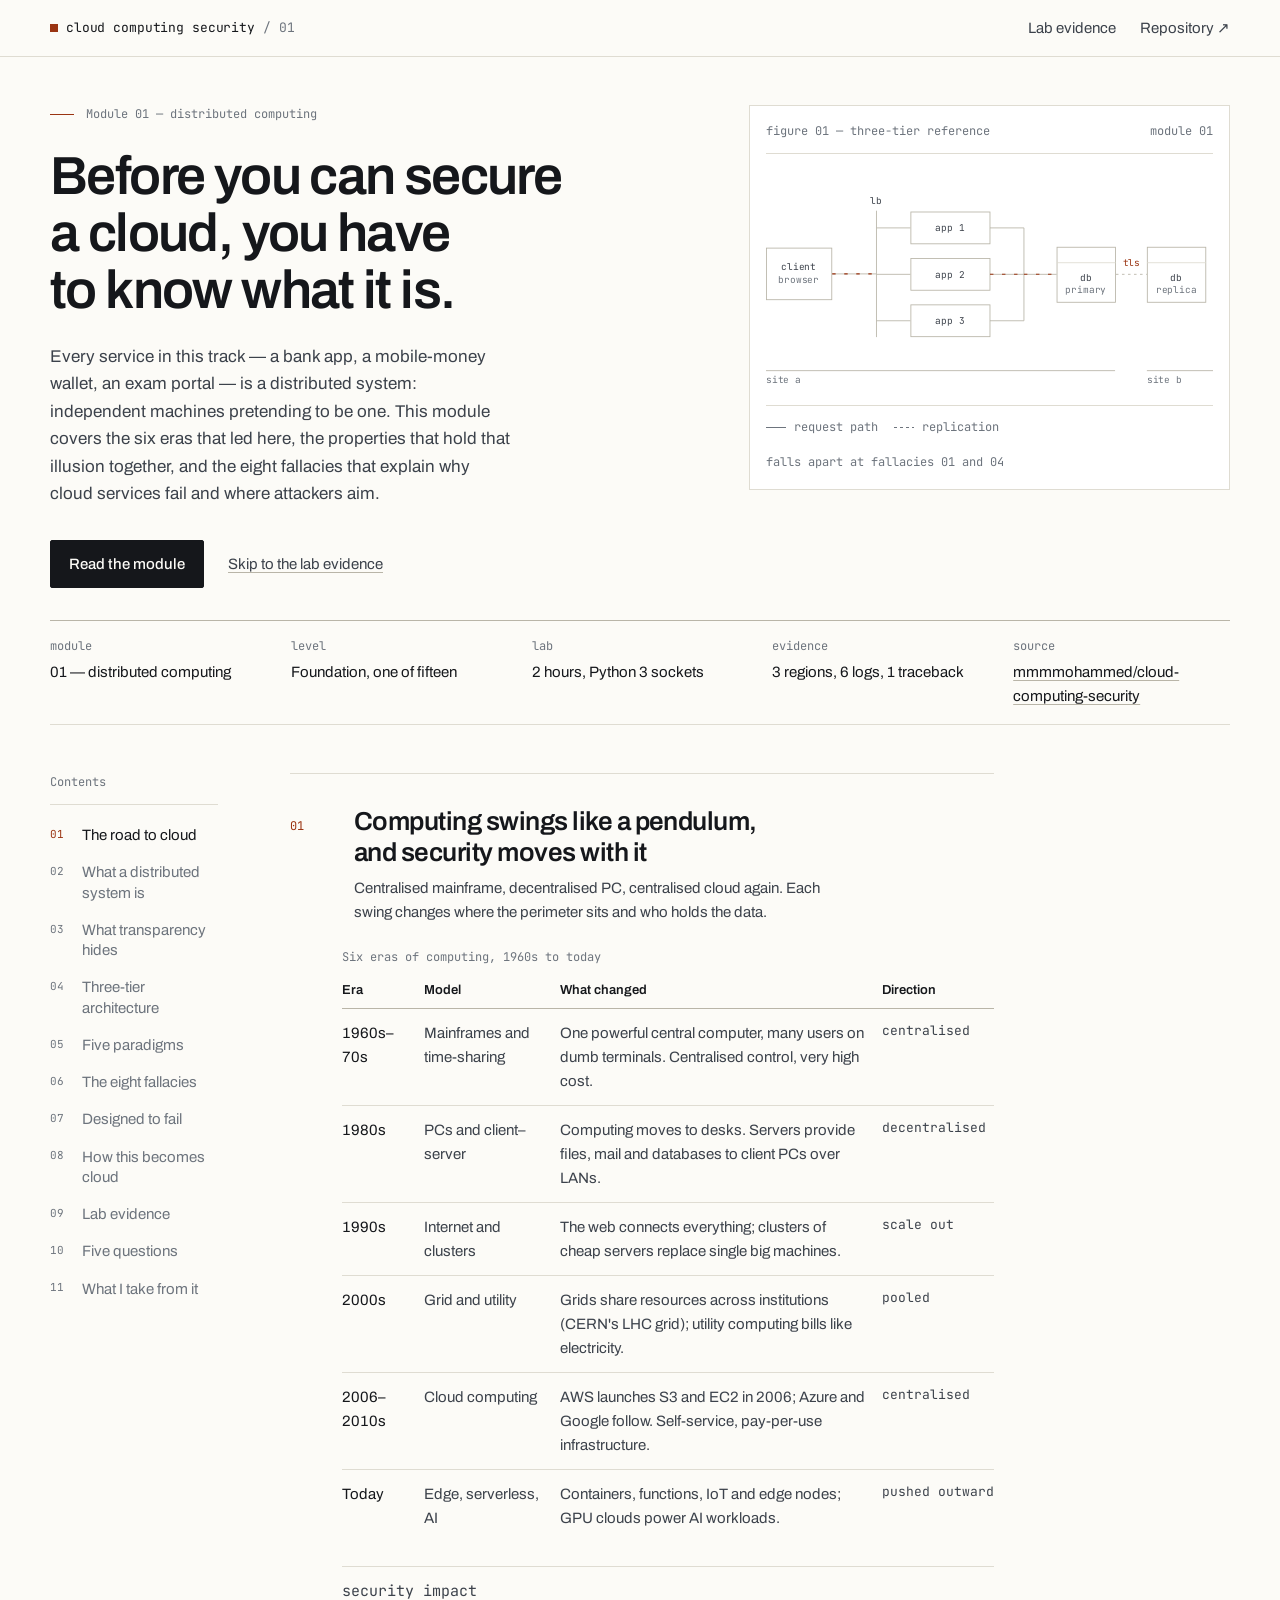
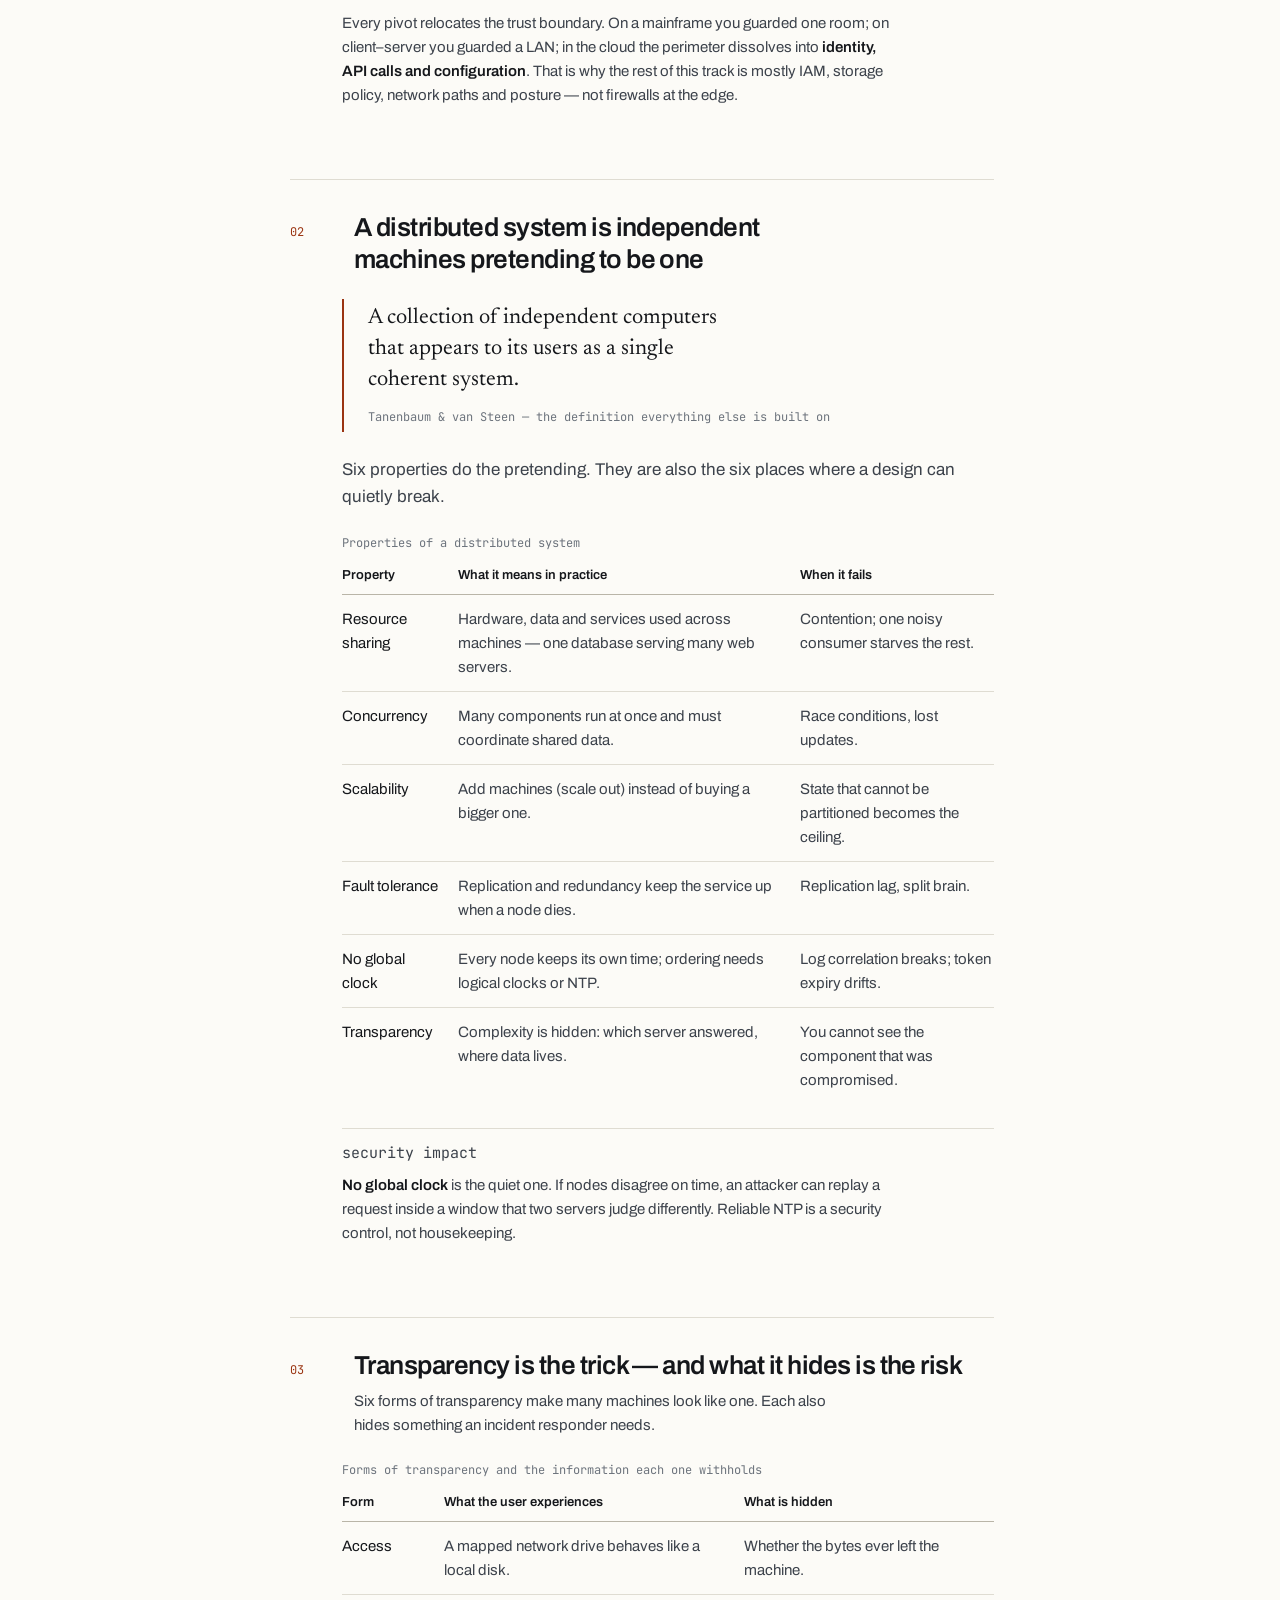
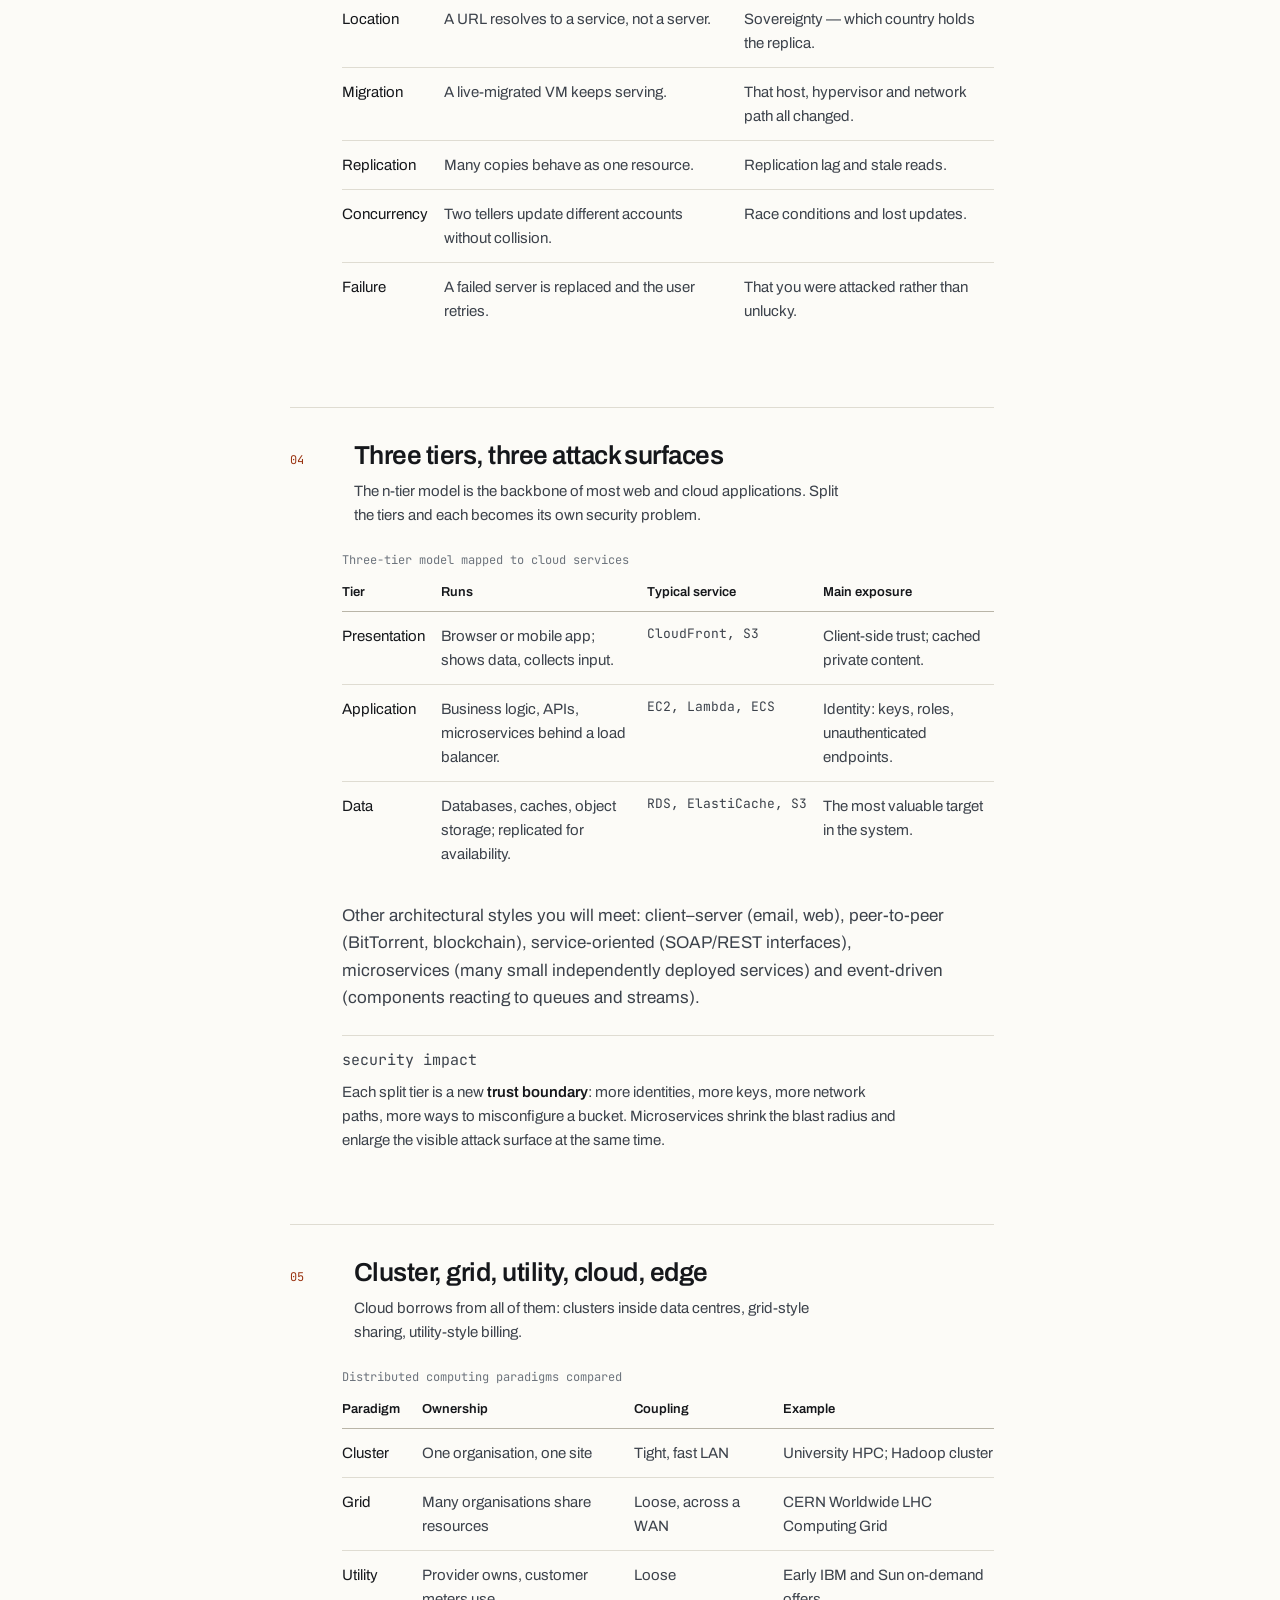
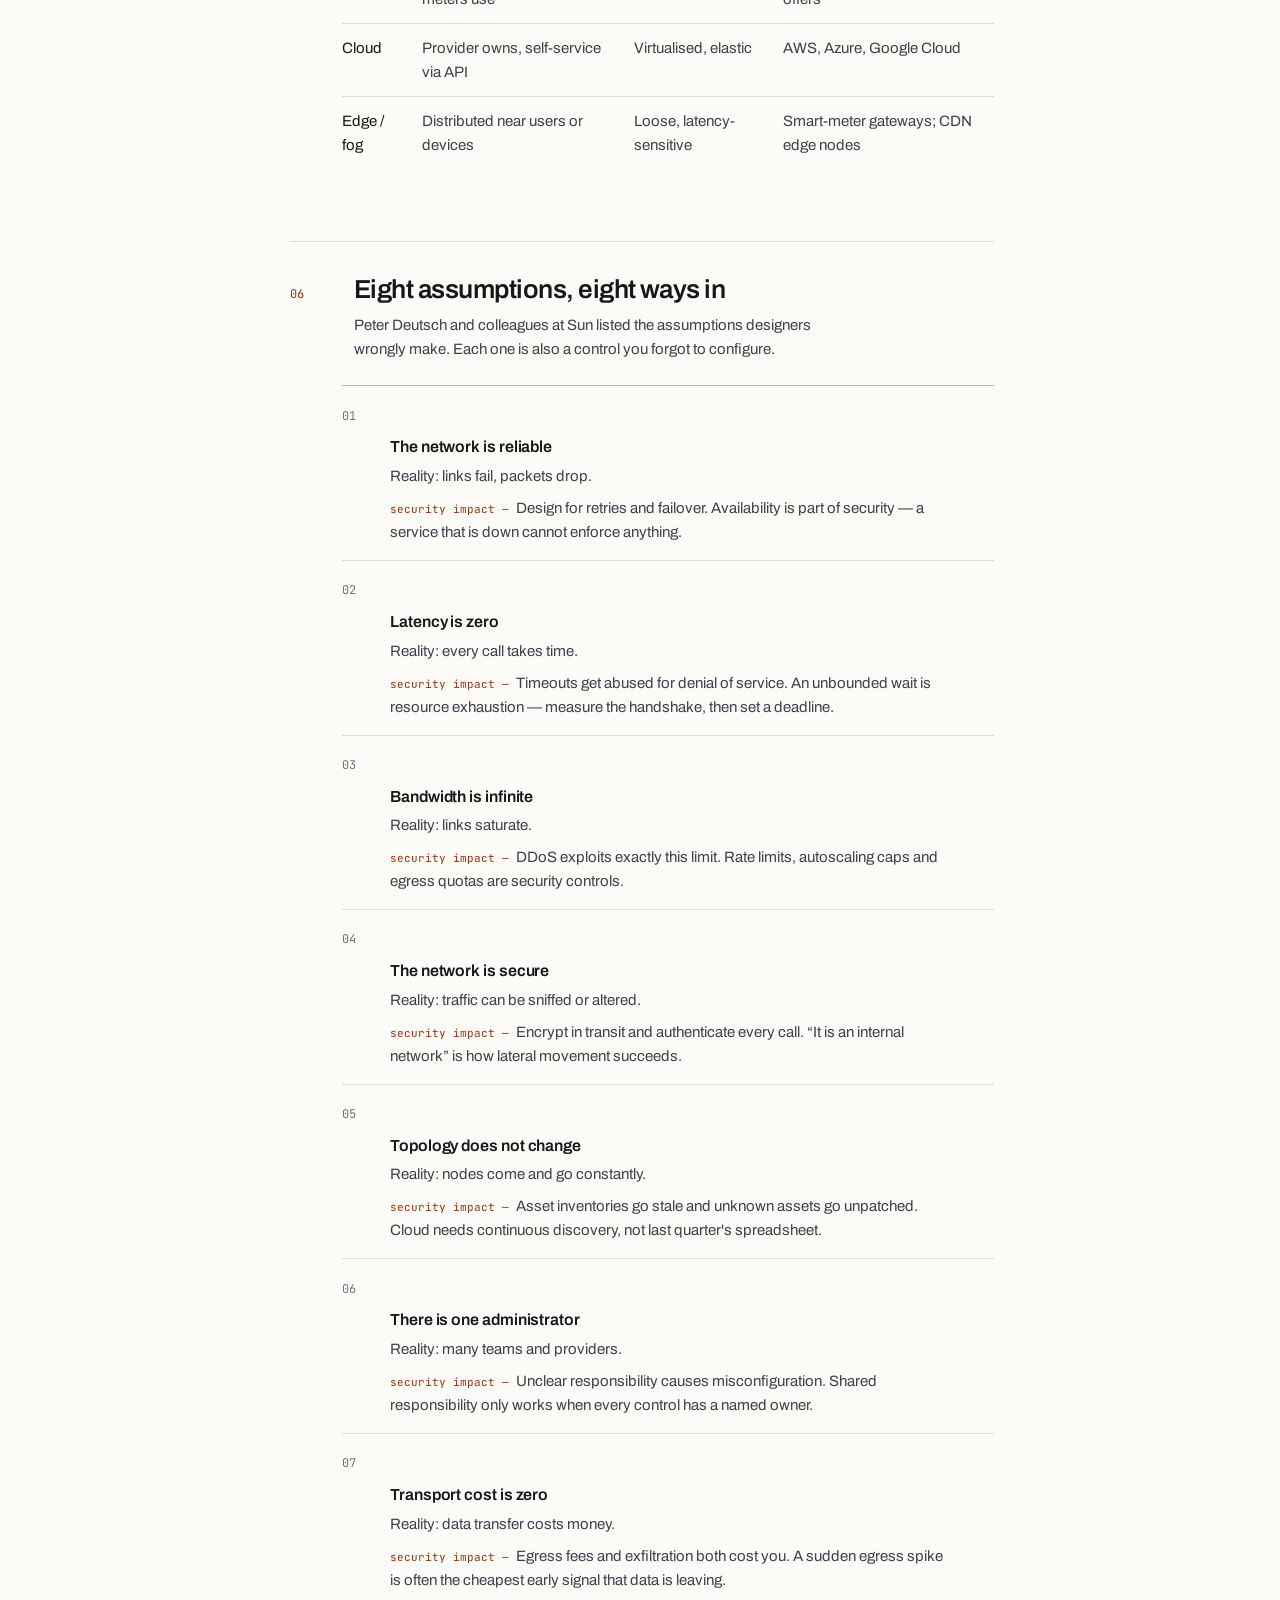
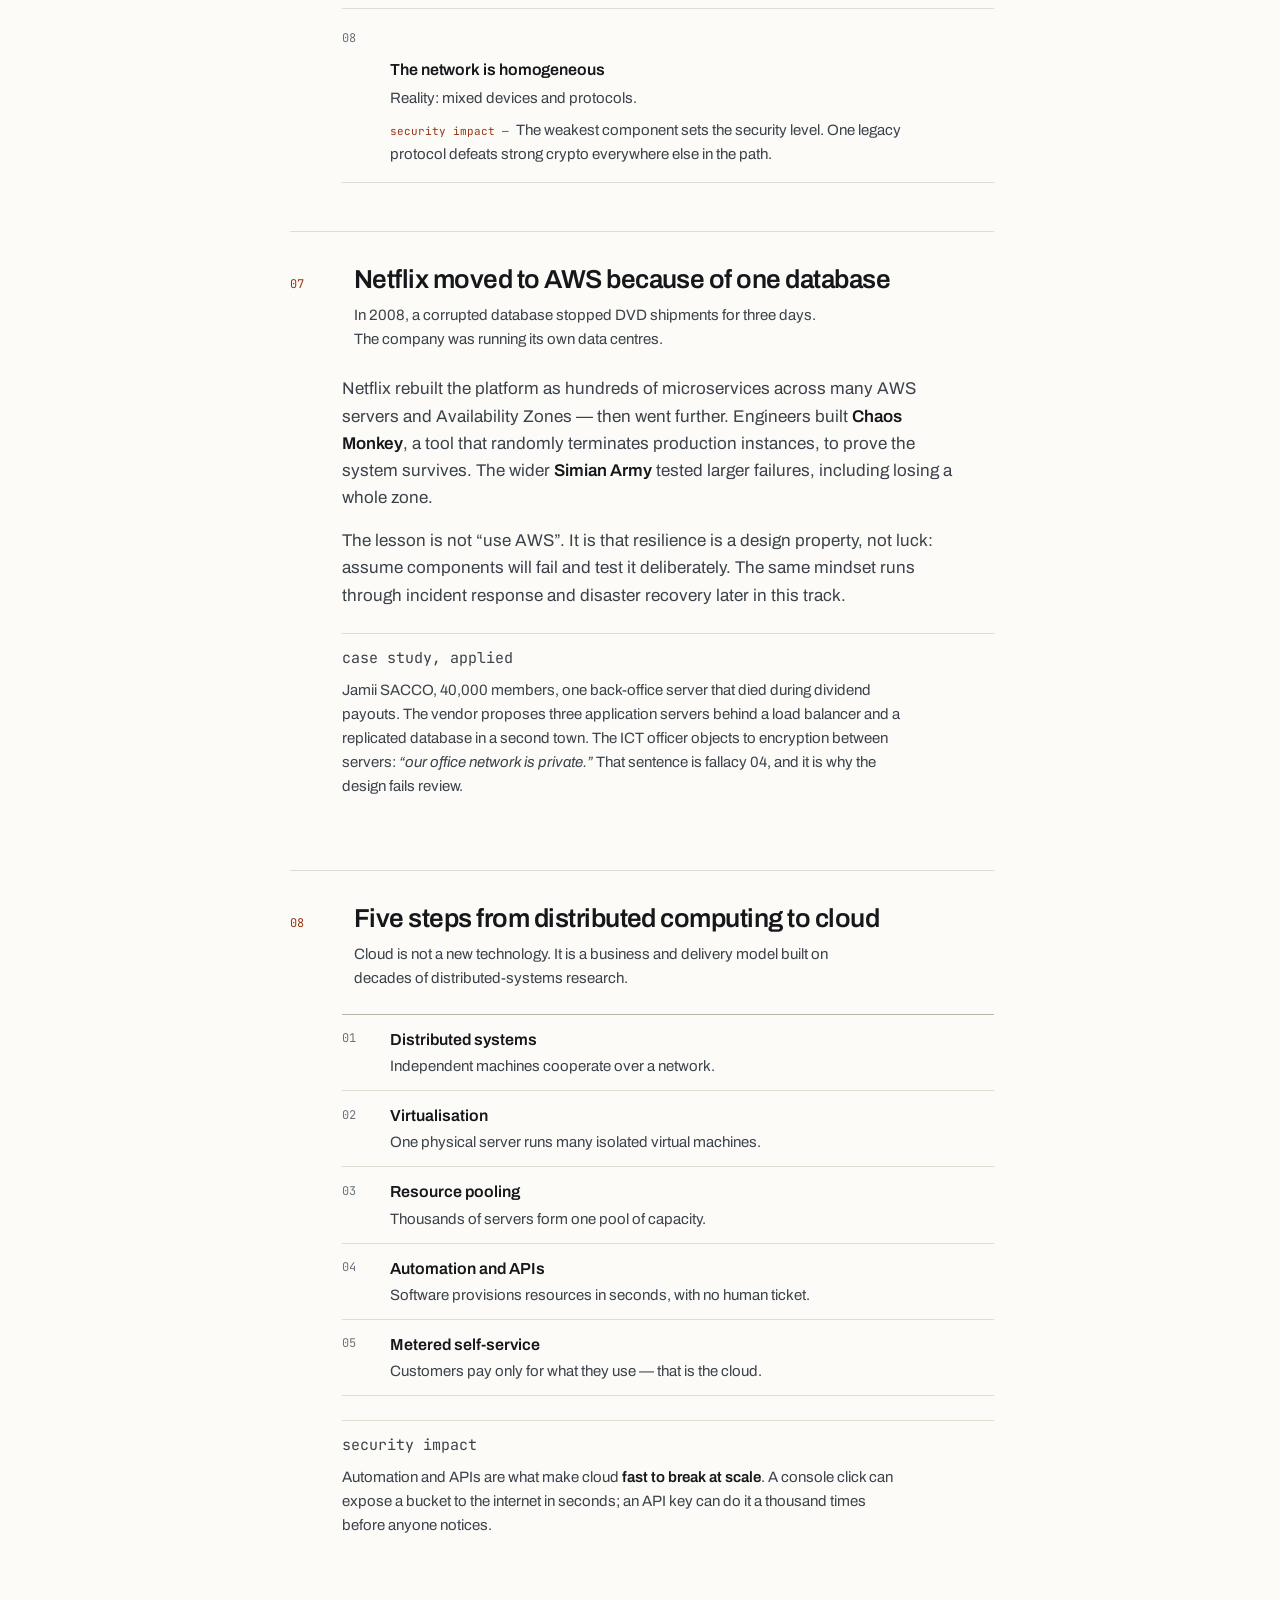
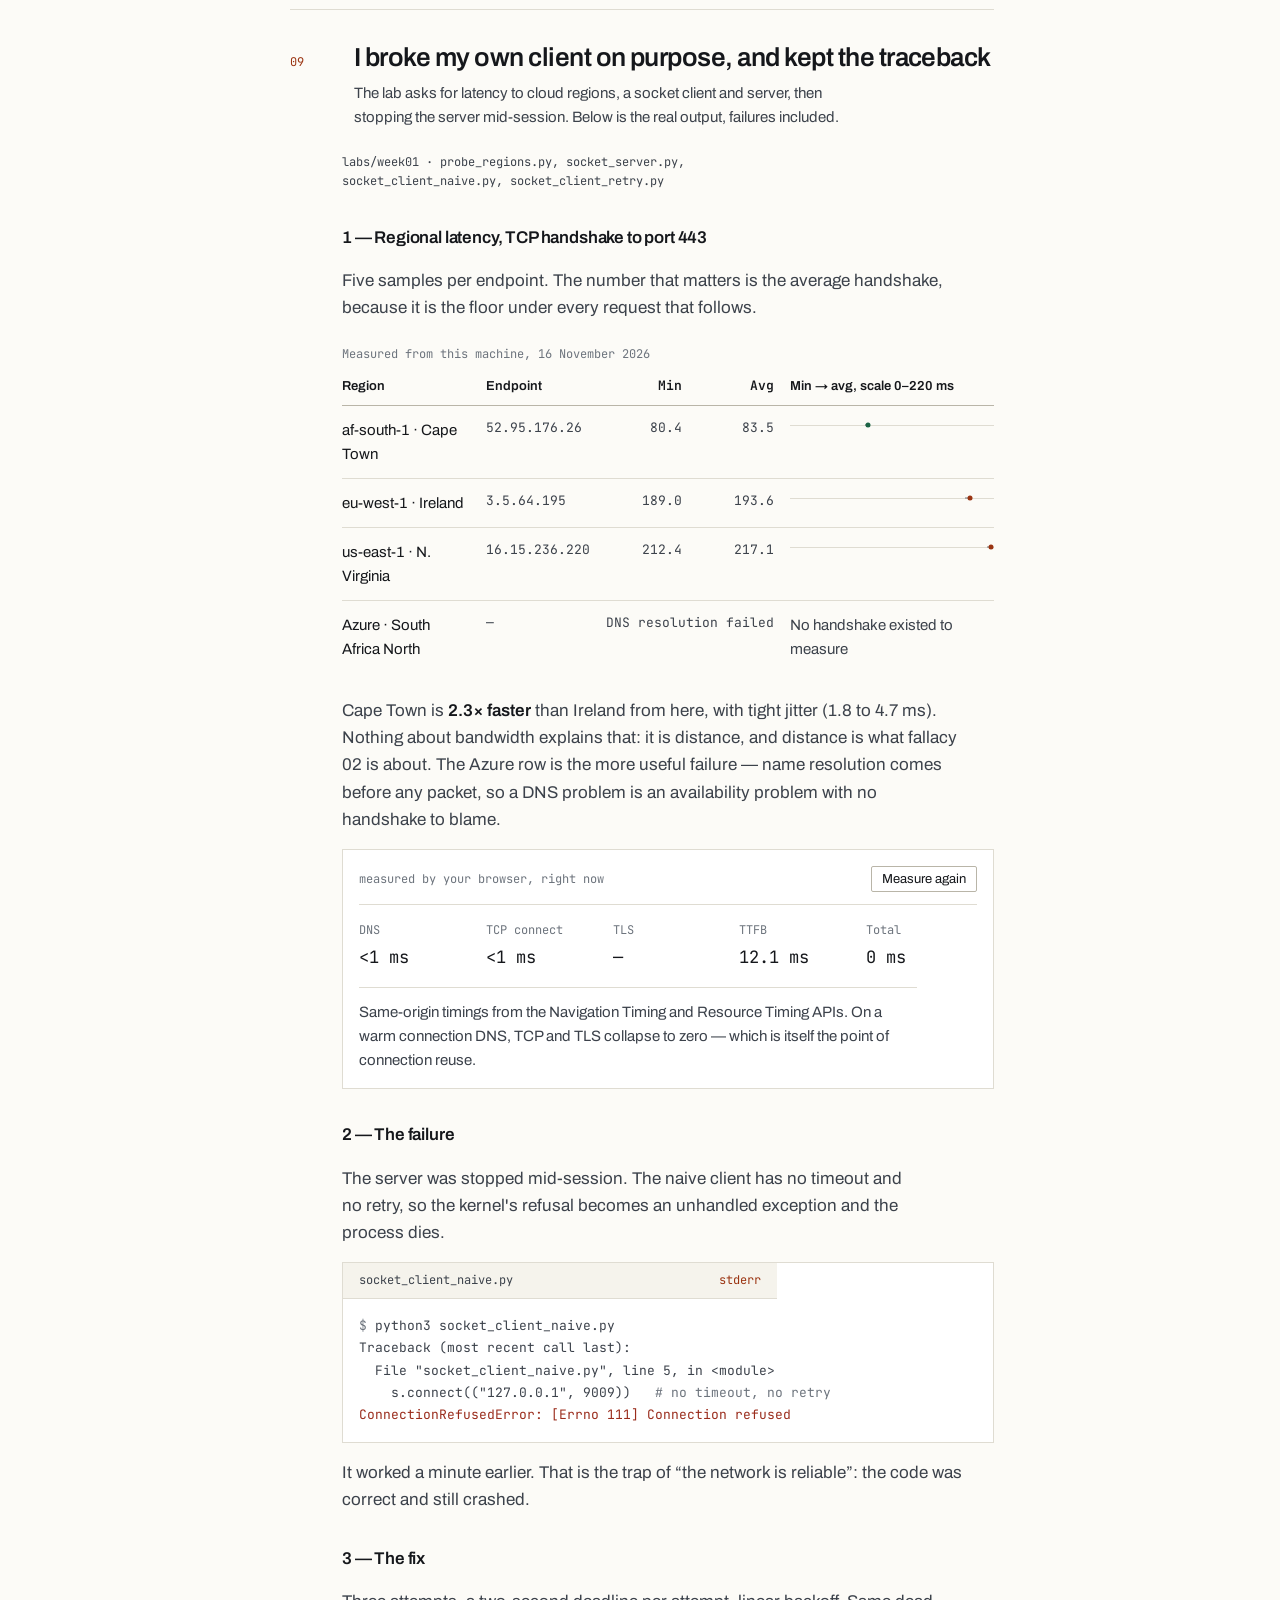
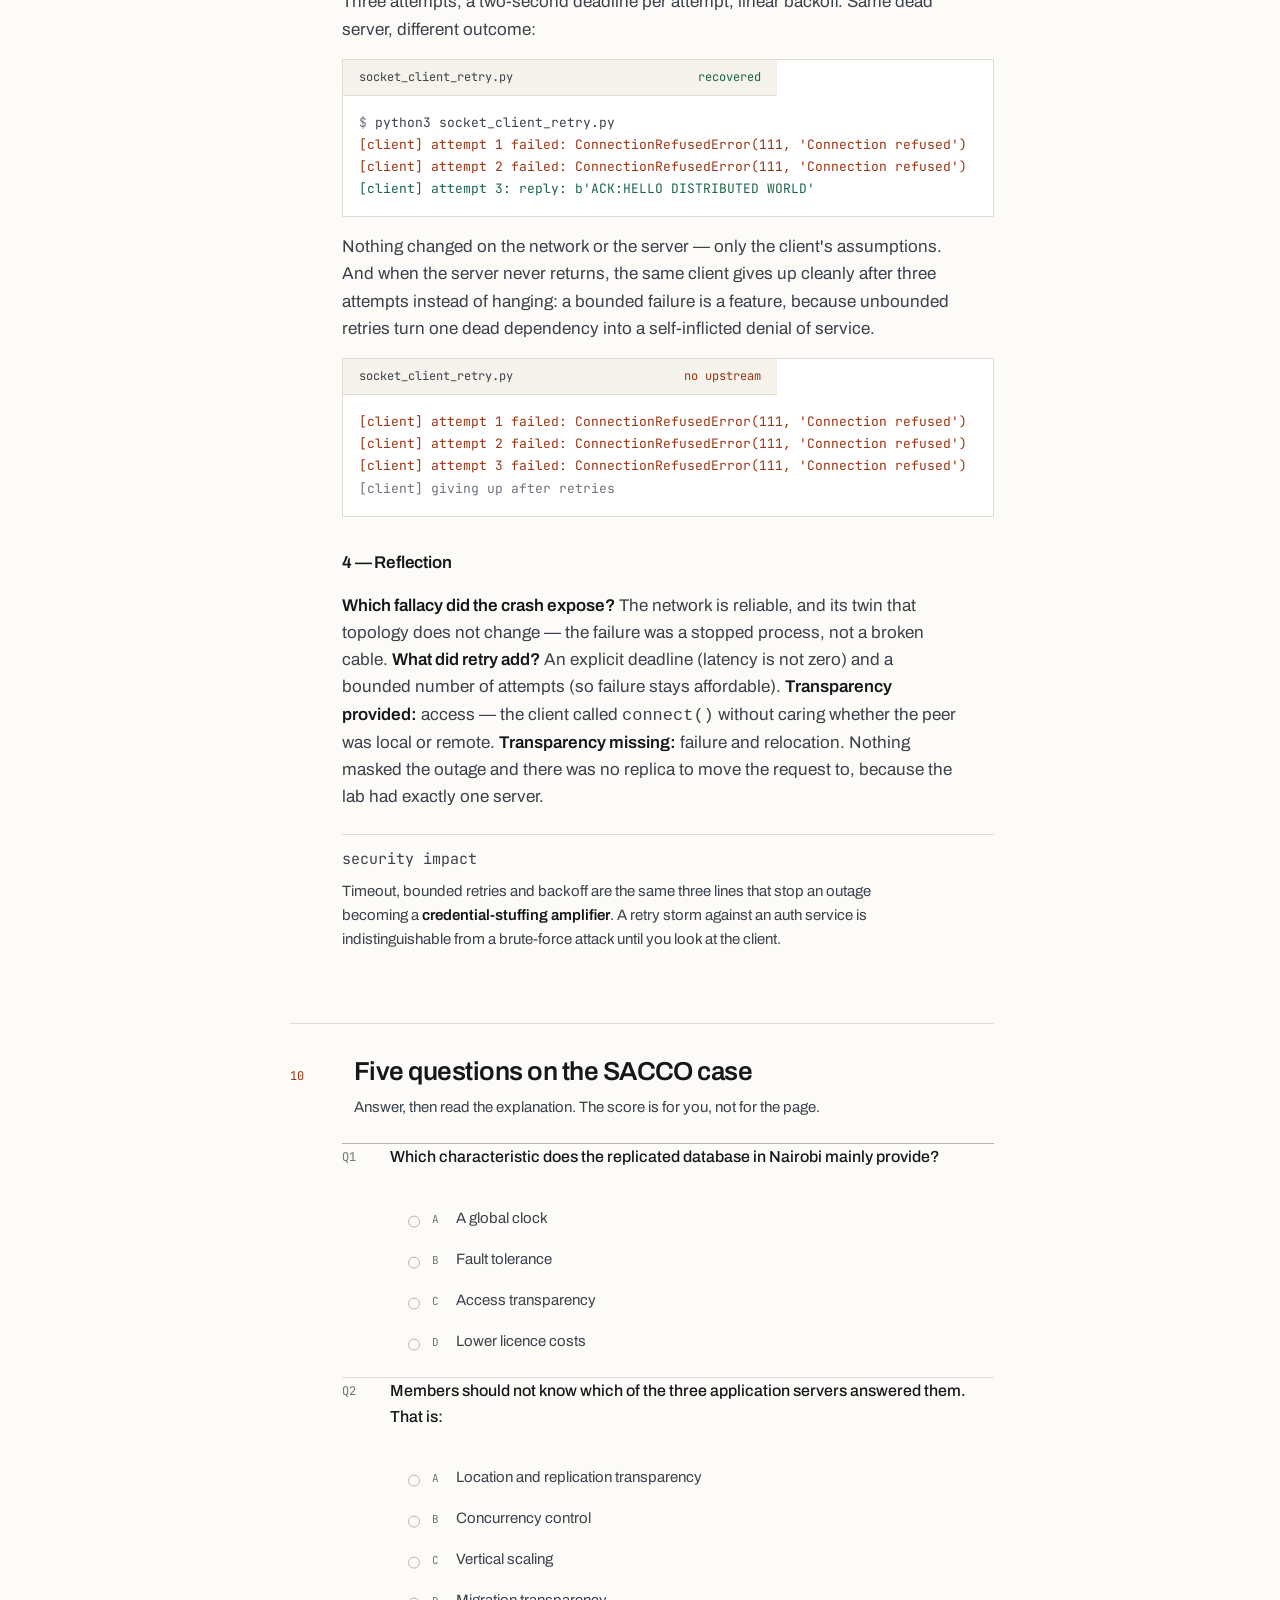
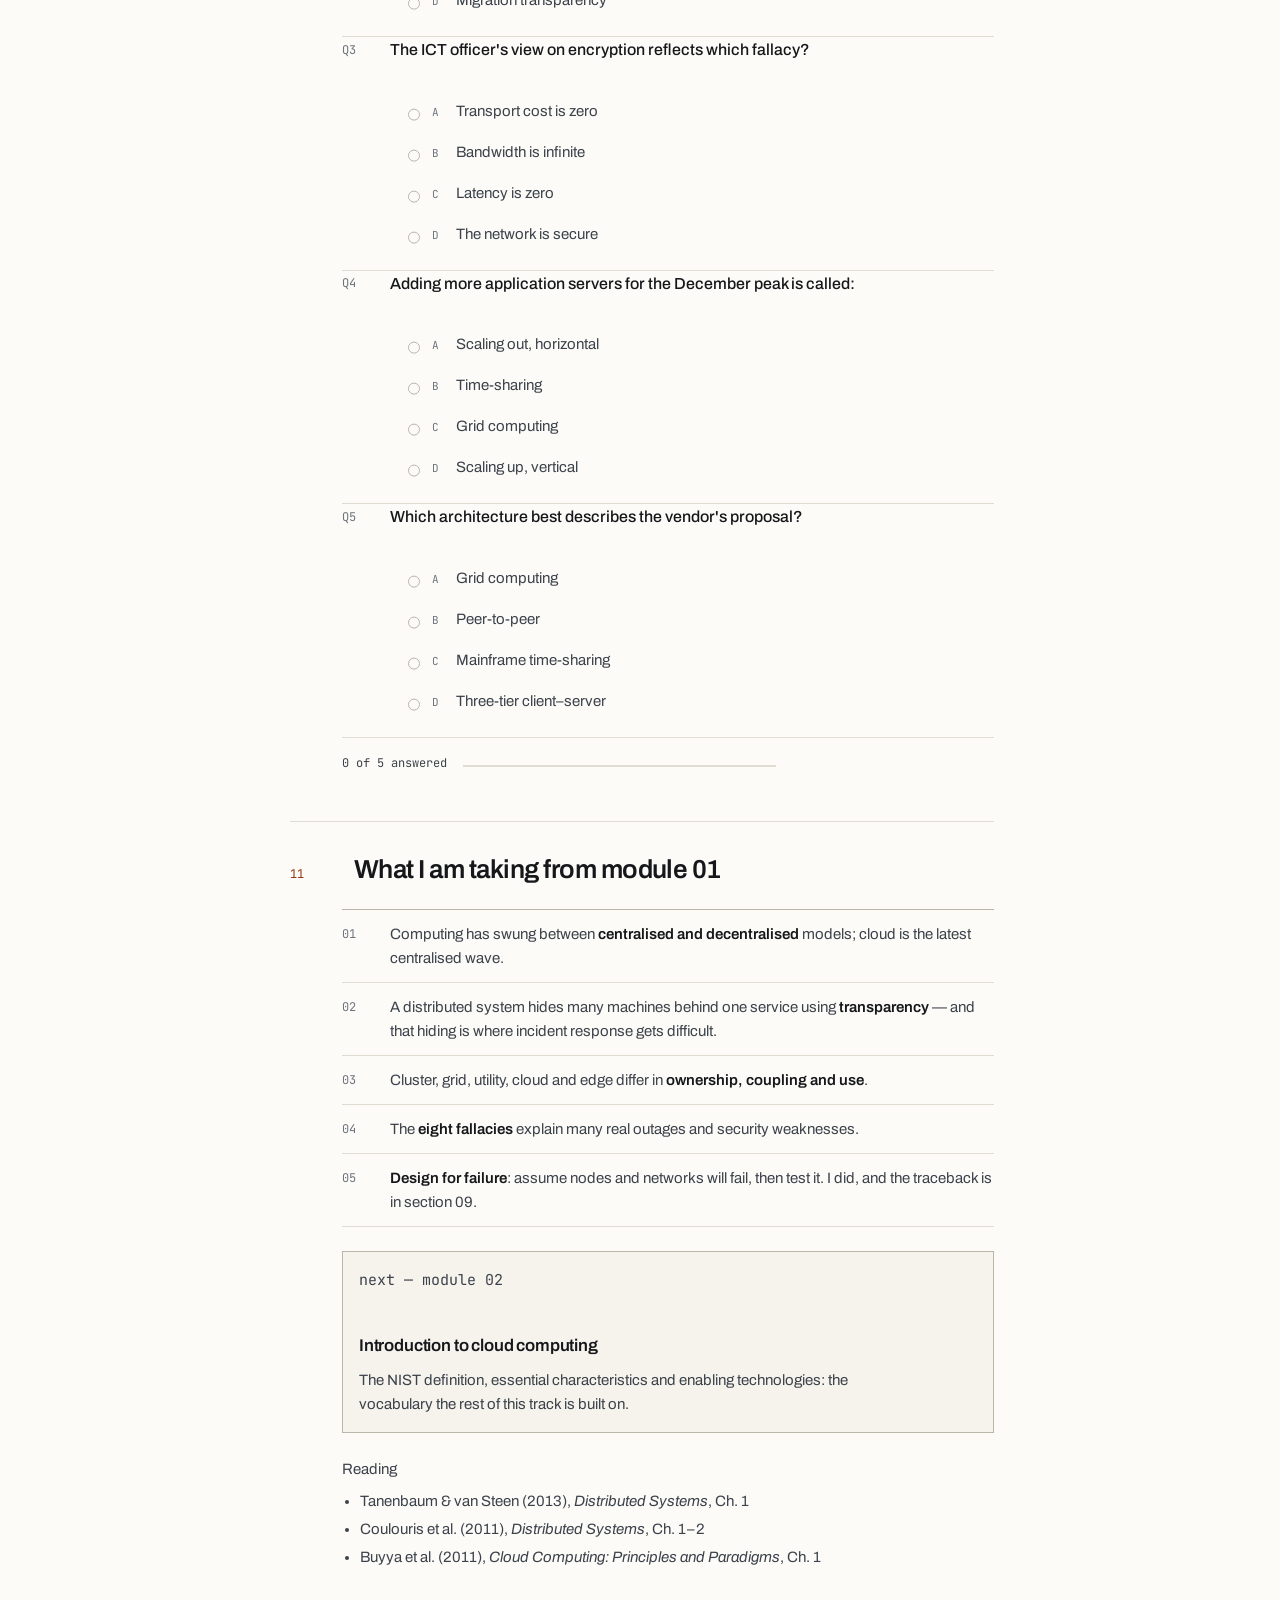
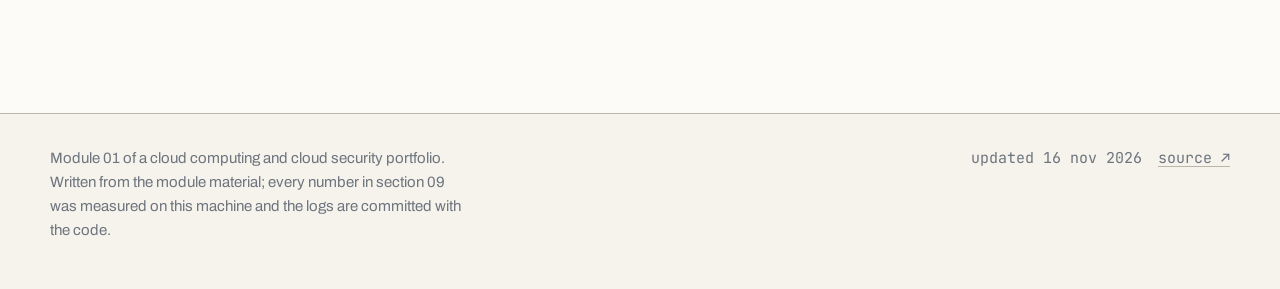
==== index.html @ 3d4789cd "Rebuild the module page as a technical document The first version leaned on the usual generated-UI v" ====
<!DOCTYPE html>
<html lang="en">
<head>
<meta charset="utf-8" />
<meta name="viewport" content="width=device-width, initial-scale=1" />
<title>Module 01 — Distributed computing · Cloud computing security</title>
<meta name="description" content="Module 01 of a cloud computing security portfolio: the six eras of computing, the properties and transparency of distributed systems, the eight fallacies, and a socket lab that fails on purpose." />
<link rel="preconnect" href="https://fonts.googleapis.com" />
<link rel="preconnect" href="https://fonts.gstatic.com" crossorigin />
<link href="https://fonts.googleapis.com/css2?family=Archivo:wght@400;500;600&family=Newsreader:opsz,wght@6..72,400;6..72,500&family=JetBrains+Mono:wght@400;500&display=swap" rel="stylesheet" />
<link rel="stylesheet" href="assets/css/styles.css" />
<link rel="icon" href="data:image/svg+xml,<svg xmlns='http://www.w3.org/2000/svg' viewBox='0 0 16 16'><rect width='16' height='16' fill='%2315171b'/><rect x='4' y='4' width='8' height='8' fill='%239a3412'/></svg>" />
</head>
<body id="top">
<a class="skip" href="#doc">Skip to contents</a>

<div class="progress" aria-hidden="true"><span class="progress__bar" id="progress"></span></div>

<header class="topbar">
  <div class="shell topbar__in">
    <a class="wordmark" href="#top"><span class="wordmark__mark" aria-hidden="true"></span>cloud computing security <span>/ 01</span></a>
    <nav class="topbar__nav" aria-label="Page">
      <a href="#lab">Lab evidence</a>
      <a href="https://github.com/mmmmohammed/cloud-computing-security" target="_blank" rel="noopener">Repository ↗</a>
    </nav>
  </div>
</header>

<main>
  <!-- ======================================================== masthead === -->
  <section class="masthead shell" aria-labelledby="page-title">
    <div>
      <p class="kicker">Module 01 — distributed computing</p>
      <h1 id="page-title">Before you can secure a cloud, you have to know what it is.</h1>
      <p class="lede">
        Every service in this track — a bank app, a mobile-money wallet, an exam portal — is a distributed
        system: independent machines pretending to be one. This module covers the six eras that led here, the
        properties that hold that illusion together, and the eight fallacies that explain why cloud services
        fail and where attackers aim.
      </p>
      <div class="masthead__actions">
        <a class="btn" href="#eras">Read the module</a>
        <a class="quiet-link" href="#lab">Skip to the lab evidence</a>
      </div>
    </div>

    <div class="masthead__aside">
      <figure class="schematic">
        <div class="schematic__head">
          <span>figure 01 — three-tier reference</span>
          <span>module 01</span>
        </div>
        <svg viewBox="0 0 520 264" role="img" aria-label="Schematic: a browser reaches a load balancer that distributes requests to three application servers, which read and write a primary database; a dashed replication link connects the primary to a replica in a second site.">
          <!-- client -->
          <rect class="node" x="0.5" y="95.5" width="76" height="60" />
          <text class="svg-label svg-label--ink" x="38" y="121" text-anchor="middle">client</text>
          <text class="svg-label" x="38" y="136" text-anchor="middle">browser</text>

          <!-- client to lb -->
          <line class="wire" x1="77" y1="125.5" x2="128" y2="125.5" />
          <path class="flow" d="M77 125.5 H128" />

          <!-- load balancer -->
          <line class="wire" x1="128.5" y1="52" x2="128.5" y2="199" />
          <text class="svg-label svg-label--ink" x="128" y="44" text-anchor="middle">lb</text>

          <!-- apps -->
          <line class="wire" x1="128.5" y1="72" x2="168" y2="72" />
          <line class="wire" x1="128.5" y1="126" x2="168" y2="126" />
          <line class="wire" x1="128.5" y1="180" x2="168" y2="180" />
          <rect class="node" x="168.5" y="53.5" width="92" height="37" />
          <rect class="node" x="168.5" y="107.5" width="92" height="37" />
          <rect class="node" x="168.5" y="161.5" width="92" height="37" />
          <text class="svg-label svg-label--ink" x="214" y="76" text-anchor="middle">app 1</text>
          <text class="svg-label svg-label--ink" x="214" y="130" text-anchor="middle">app 2</text>
          <text class="svg-label svg-label--ink" x="214" y="184" text-anchor="middle">app 3</text>

          <!-- bus to database -->
          <line class="wire" x1="260.5" y1="72" x2="300" y2="72" />
          <line class="wire" x1="260.5" y1="126" x2="300" y2="126" />
          <line class="wire" x1="260.5" y1="180" x2="300" y2="180" />
          <line class="wire" x1="300" y1="72" x2="300" y2="180" />
          <line class="wire" x1="300" y1="126" x2="338" y2="126" />
          <path class="flow" d="M260.5 126 H300" />
          <path class="flow" d="M300 126 H338" />

          <!-- primary db -->
          <rect class="node" x="338.5" y="94.5" width="68" height="64" />
          <line class="node-line" x1="338.5" y1="112.5" x2="406.5" y2="112.5" />
          <text class="svg-label svg-label--ink" x="372" y="134" text-anchor="middle">db</text>
          <text class="svg-label" x="372" y="148" text-anchor="middle">primary</text>

          <!-- replication -->
          <line class="wire wire--repl" x1="407" y1="126" x2="443" y2="126" />
          <text class="svg-label svg-label--accent" x="425" y="116" text-anchor="middle">tls</text>

          <!-- replica db -->
          <rect class="node" x="443.5" y="94.5" width="68" height="64" />
          <line class="node-line" x1="443.5" y1="112.5" x2="511.5" y2="112.5" />
          <text class="svg-label svg-label--ink" x="477" y="134" text-anchor="middle">db</text>
          <text class="svg-label" x="477" y="148" text-anchor="middle">replica</text>

          <!-- site markers -->
          <line class="wire" x1="0" y1="238" x2="406" y2="238" />
          <text class="svg-label" x="0" y="252">site a</text>
          <line class="wire" x1="443" y1="238" x2="520" y2="238" />
          <text class="svg-label" x="443" y="252">site b</text>
        </svg>
        <figcaption class="schematic__legend">
          <span class="legend-item"><span class="legend-line" aria-hidden="true"></span>request path</span>
          <span class="legend-item"><span class="legend-line legend-line--dash" aria-hidden="true"></span>replication</span>
          <span class="legend-item">falls apart at fallacies 01 and 04</span>
        </figcaption>
      </figure>
    </div>
  </section>

  <!-- ===================================================== meta strip === -->
  <div class="shell">
    <dl class="meta-strip">
      <div>
        <dt>module</dt>
        <dd>01 — distributed computing</dd>
      </div>
      <div>
        <dt>level</dt>
        <dd>Foundation, one of fifteen</dd>
      </div>
      <div>
        <dt>lab</dt>
        <dd>2 hours, Python 3 sockets</dd>
      </div>
      <div>
        <dt>evidence</dt>
        <dd>3 regions, 6 logs, 1 traceback</dd>
      </div>
      <div>
        <dt>source</dt>
        <dd><a href="https://github.com/mmmmohammed/cloud-computing-security" target="_blank" rel="noopener">mmmmohammed/cloud-computing-security</a></dd>
      </div>
    </dl>
  </div>

  <!-- =========================================================== doc ==== -->
  <div class="doc shell" id="doc">
    <aside class="toc" aria-label="Contents">
      <p class="toc__title">Contents</p>
      <ol class="toc__list">
        <li><a href="#eras" data-spy><span>01</span>The road to cloud</a></li>
        <li><a href="#system" data-spy><span>02</span>What a distributed system is</a></li>
        <li><a href="#transparency" data-spy><span>03</span>What transparency hides</a></li>
        <li><a href="#architecture" data-spy><span>04</span>Three-tier architecture</a></li>
        <li><a href="#paradigms" data-spy><span>05</span>Five paradigms</a></li>
        <li><a href="#fallacies" data-spy><span>06</span>The eight fallacies</a></li>
        <li><a href="#case" data-spy><span>07</span>Designed to fail</a></li>
        <li><a href="#pipeline" data-spy><span>08</span>How this becomes cloud</a></li>
        <li><a href="#lab" data-spy><span>09</span>Lab evidence</a></li>
        <li><a href="#quiz" data-spy><span>10</span>Five questions</a></li>
        <li><a href="#takeaways" data-spy><span>11</span>What I take from it</a></li>
      </ol>
    </aside>

    <div class="doc__main">

      <details class="toc-mobile">
        <summary>Contents — 11 sections</summary>
        <ol class="toc__list">
          <li><a href="#eras"><span>01</span>The road to cloud</a></li>
          <li><a href="#system"><span>02</span>What a distributed system is</a></li>
          <li><a href="#transparency"><span>03</span>What transparency hides</a></li>
          <li><a href="#architecture"><span>04</span>Three-tier architecture</a></li>
          <li><a href="#paradigms"><span>05</span>Five paradigms</a></li>
          <li><a href="#fallacies"><span>06</span>The eight fallacies</a></li>
          <li><a href="#case"><span>07</span>Designed to fail</a></li>
          <li><a href="#pipeline"><span>08</span>How this becomes cloud</a></li>
          <li><a href="#lab"><span>09</span>Lab evidence</a></li>
          <li><a href="#quiz"><span>10</span>Five questions</a></li>
          <li><a href="#takeaways"><span>11</span>What I take from it</a></li>
        </ol>
      </details>

      <!-- 01 ------------------------------------------------------------- -->
      <section class="sec" id="eras" aria-labelledby="eras-h">
        <header class="sec-head">
          <p class="sec-idx">01</p>
          <div>
            <h2 id="eras-h">Computing swings like a pendulum, and security moves with it</h2>
            <p>Centralised mainframe, decentralised PC, centralised cloud again. Each swing changes where the perimeter sits and who holds the data.</p>
          </div>
        </header>
        <div class="sec-body">
          <div class="tbl-wrap">
            <table class="tbl">
              <caption>Six eras of computing, 1960s to today</caption>
              <thead>
                <tr>
                  <th scope="col">Era</th>
                  <th scope="col">Model</th>
                  <th scope="col">What changed</th>
                  <th scope="col">Direction</th>
                </tr>
              </thead>
              <tbody>
                <tr>
                  <td>1960s–70s</td>
                  <td>Mainframes and time-sharing</td>
                  <td>One powerful central computer, many users on dumb terminals. Centralised control, very high cost.</td>
                  <td class="id">centralised</td>
                </tr>
                <tr>
                  <td>1980s</td>
                  <td>PCs and client–server</td>
                  <td>Computing moves to desks. Servers provide files, mail and databases to client PCs over LANs.</td>
                  <td class="id">decentralised</td>
                </tr>
                <tr>
                  <td>1990s</td>
                  <td>Internet and clusters</td>
                  <td>The web connects everything; clusters of cheap servers replace single big machines.</td>
                  <td class="id">scale out</td>
                </tr>
                <tr>
                  <td>2000s</td>
                  <td>Grid and utility</td>
                  <td>Grids share resources across institutions (CERN's LHC grid); utility computing bills like electricity.</td>
                  <td class="id">pooled</td>
                </tr>
                <tr>
                  <td>2006–2010s</td>
                  <td>Cloud computing</td>
                  <td>AWS launches S3 and EC2 in 2006; Azure and Google follow. Self-service, pay-per-use infrastructure.</td>
                  <td class="id">centralised</td>
                </tr>
                <tr>
                  <td>Today</td>
                  <td>Edge, serverless, AI</td>
                  <td>Containers, functions, IoT and edge nodes; GPU clouds power AI workloads.</td>
                  <td class="id">pushed outward</td>
                </tr>
              </tbody>
            </table>
          </div>

          <aside class="note">
            <p class="note__label">security impact</p>
            <p>
              Every pivot relocates the trust boundary. On a mainframe you guarded one room; on client–server you
              guarded a LAN; in the cloud the perimeter dissolves into <strong>identity, API calls and
              configuration</strong>. That is why the rest of this track is mostly IAM, storage policy, network
              paths and posture — not firewalls at the edge.
            </p>
          </aside>
        </div>
      </section>

      <!-- 02 ------------------------------------------------------------- -->
      <section class="sec" id="system" aria-labelledby="system-h">
        <header class="sec-head">
          <p class="sec-idx">02</p>
          <div>
            <h2 id="system-h">A distributed system is independent machines pretending to be one</h2>
          </div>
        </header>
        <div class="sec-body">
          <blockquote class="pullquote">
            <p>A collection of independent computers that appears to its users as a single coherent system.</p>
            <footer>Tanenbaum &amp; van Steen — the definition everything else is built on</footer>
          </blockquote>

          <p>Six properties do the pretending. They are also the six places where a design can quietly break.</p>

          <div class="tbl-wrap">
            <table class="tbl">
              <caption>Properties of a distributed system</caption>
              <thead>
                <tr>
                  <th scope="col">Property</th>
                  <th scope="col">What it means in practice</th>
                  <th scope="col">When it fails</th>
                </tr>
              </thead>
              <tbody>
                <tr>
                  <td>Resource sharing</td>
                  <td>Hardware, data and services used across machines — one database serving many web servers.</td>
                  <td>Contention; one noisy consumer starves the rest.</td>
                </tr>
                <tr>
                  <td>Concurrency</td>
                  <td>Many components run at once and must coordinate shared data.</td>
                  <td>Race conditions, lost updates.</td>
                </tr>
                <tr>
                  <td>Scalability</td>
                  <td>Add machines (scale out) instead of buying a bigger one.</td>
                  <td>State that cannot be partitioned becomes the ceiling.</td>
                </tr>
                <tr>
                  <td>Fault tolerance</td>
                  <td>Replication and redundancy keep the service up when a node dies.</td>
                  <td>Replication lag, split brain.</td>
                </tr>
                <tr>
                  <td>No global clock</td>
                  <td>Every node keeps its own time; ordering needs logical clocks or NTP.</td>
                  <td>Log correlation breaks; token expiry drifts.</td>
                </tr>
                <tr>
                  <td>Transparency</td>
                  <td>Complexity is hidden: which server answered, where data lives.</td>
                  <td>You cannot see the component that was compromised.</td>
                </tr>
              </tbody>
            </table>
          </div>

          <aside class="note">
            <p class="note__label">security impact</p>
            <p>
              <strong>No global clock</strong> is the quiet one. If nodes disagree on time, an attacker can replay
              a request inside a window that two servers judge differently. Reliable NTP is a security control,
              not housekeeping.
            </p>
          </aside>
        </div>
      </section>

      <!-- 03 ------------------------------------------------------------- -->
      <section class="sec" id="transparency" aria-labelledby="transparency-h">
        <header class="sec-head">
          <p class="sec-idx">03</p>
          <div>
            <h2 id="transparency-h">Transparency is the trick — and what it hides is the risk</h2>
            <p>Six forms of transparency make many machines look like one. Each also hides something an incident responder needs.</p>
          </div>
        </header>
        <div class="sec-body">
          <div class="tbl-wrap">
            <table class="tbl">
              <caption>Forms of transparency and the information each one withholds</caption>
              <thead>
                <tr>
                  <th scope="col">Form</th>
                  <th scope="col">What the user experiences</th>
                  <th scope="col">What is hidden</th>
                </tr>
              </thead>
              <tbody>
                <tr>
                  <td>Access</td>
                  <td>A mapped network drive behaves like a local disk.</td>
                  <td>Whether the bytes ever left the machine.</td>
                </tr>
                <tr>
                  <td>Location</td>
                  <td>A URL resolves to a service, not a server.</td>
                  <td>Sovereignty — which country holds the replica.</td>
                </tr>
                <tr>
                  <td>Migration</td>
                  <td>A live-migrated VM keeps serving.</td>
                  <td>That host, hypervisor and network path all changed.</td>
                </tr>
                <tr>
                  <td>Replication</td>
                  <td>Many copies behave as one resource.</td>
                  <td>Replication lag and stale reads.</td>
                </tr>
                <tr>
                  <td>Concurrency</td>
                  <td>Two tellers update different accounts without collision.</td>
                  <td>Race conditions and lost updates.</td>
                </tr>
                <tr>
                  <td>Failure</td>
                  <td>A failed server is replaced and the user retries.</td>
                  <td>That you were attacked rather than unlucky.</td>
                </tr>
              </tbody>
            </table>
          </div>
        </div>
      </section>

      <!-- 04 ------------------------------------------------------------- -->
      <section class="sec" id="architecture" aria-labelledby="arch-h">
        <header class="sec-head">
          <p class="sec-idx">04</p>
          <div>
            <h2 id="arch-h">Three tiers, three attack surfaces</h2>
            <p>The n-tier model is the backbone of most web and cloud applications. Split the tiers and each becomes its own security problem.</p>
          </div>
        </header>
        <div class="sec-body">
          <div class="tbl-wrap">
            <table class="tbl">
              <caption>Three-tier model mapped to cloud services</caption>
              <thead>
                <tr>
                  <th scope="col">Tier</th>
                  <th scope="col">Runs</th>
                  <th scope="col">Typical service</th>
                  <th scope="col">Main exposure</th>
                </tr>
              </thead>
              <tbody>
                <tr>
                  <td>Presentation</td>
                  <td>Browser or mobile app; shows data, collects input.</td>
                  <td class="id">CloudFront, S3</td>
                  <td>Client-side trust; cached private content.</td>
                </tr>
                <tr>
                  <td>Application</td>
                  <td>Business logic, APIs, microservices behind a load balancer.</td>
                  <td class="id">EC2, Lambda, ECS</td>
                  <td>Identity: keys, roles, unauthenticated endpoints.</td>
                </tr>
                <tr>
                  <td>Data</td>
                  <td>Databases, caches, object storage; replicated for availability.</td>
                  <td class="id">RDS, ElastiCache, S3</td>
                  <td>The most valuable target in the system.</td>
                </tr>
              </tbody>
            </table>
          </div>

          <p>
            Other architectural styles you will meet: client–server (email, web), peer-to-peer (BitTorrent,
            blockchain), service-oriented (SOAP/REST interfaces), microservices (many small independently
            deployed services) and event-driven (components reacting to queues and streams).
          </p>

          <aside class="note">
            <p class="note__label">security impact</p>
            <p>
              Each split tier is a new <strong>trust boundary</strong>: more identities, more keys, more network
              paths, more ways to misconfigure a bucket. Microservices shrink the blast radius and enlarge the
              visible attack surface at the same time.
            </p>
          </aside>
        </div>
      </section>

      <!-- 05 ------------------------------------------------------------- -->
      <section class="sec" id="paradigms" aria-labelledby="paradigms-h">
        <header class="sec-head">
          <p class="sec-idx">05</p>
          <div>
            <h2 id="paradigms-h">Cluster, grid, utility, cloud, edge</h2>
            <p>Cloud borrows from all of them: clusters inside data centres, grid-style sharing, utility-style billing.</p>
          </div>
        </header>
        <div class="sec-body">
          <div class="tbl-wrap">
            <table class="tbl">
              <caption>Distributed computing paradigms compared</caption>
              <thead>
                <tr>
                  <th scope="col">Paradigm</th>
                  <th scope="col">Ownership</th>
                  <th scope="col">Coupling</th>
                  <th scope="col">Example</th>
                </tr>
              </thead>
              <tbody>
                <tr>
                  <td>Cluster</td>
                  <td>One organisation, one site</td>
                  <td>Tight, fast LAN</td>
                  <td>University HPC; Hadoop cluster</td>
                </tr>
                <tr>
                  <td>Grid</td>
                  <td>Many organisations share resources</td>
                  <td>Loose, across a WAN</td>
                  <td>CERN Worldwide LHC Computing Grid</td>
                </tr>
                <tr>
                  <td>Utility</td>
                  <td>Provider owns, customer meters use</td>
                  <td>Loose</td>
                  <td>Early IBM and Sun on-demand offers</td>
                </tr>
                <tr>
                  <td>Cloud</td>
                  <td>Provider owns, self-service via API</td>
                  <td>Virtualised, elastic</td>
                  <td>AWS, Azure, Google Cloud</td>
                </tr>
                <tr>
                  <td>Edge / fog</td>
                  <td>Distributed near users or devices</td>
                  <td>Loose, latency-sensitive</td>
                  <td>Smart-meter gateways; CDN edge nodes</td>
                </tr>
              </tbody>
            </table>
          </div>
        </div>
      </section>

      <!-- 06 ------------------------------------------------------------- -->
      <section class="sec" id="fallacies" aria-labelledby="fallacies-h">
        <header class="sec-head">
          <p class="sec-idx">06</p>
          <div>
            <h2 id="fallacies-h">Eight assumptions, eight ways in</h2>
            <p>Peter Deutsch and colleagues at Sun listed the assumptions designers wrongly make. Each one is also a control you forgot to configure.</p>
          </div>
        </header>
        <div class="sec-body">
          <ol class="fallacies">
            <li class="fallacy">
              <span class="fallacy__num">01</span>
              <div>
                <h3>The network is reliable</h3>
                <p class="fallacy__reality">Reality: links fail, packets drop.</p>
                <p class="fallacy__impact">Design for retries and failover. Availability is part of security — a service that is down cannot enforce anything.</p>
              </div>
            </li>
            <li class="fallacy">
              <span class="fallacy__num">02</span>
              <div>
                <h3>Latency is zero</h3>
                <p class="fallacy__reality">Reality: every call takes time.</p>
                <p class="fallacy__impact">Timeouts get abused for denial of service. An unbounded wait is resource exhaustion — measure the handshake, then set a deadline.</p>
              </div>
            </li>
            <li class="fallacy">
              <span class="fallacy__num">03</span>
              <div>
                <h3>Bandwidth is infinite</h3>
                <p class="fallacy__reality">Reality: links saturate.</p>
                <p class="fallacy__impact">DDoS exploits exactly this limit. Rate limits, autoscaling caps and egress quotas are security controls.</p>
              </div>
            </li>
            <li class="fallacy">
              <span class="fallacy__num">04</span>
              <div>
                <h3>The network is secure</h3>
                <p class="fallacy__reality">Reality: traffic can be sniffed or altered.</p>
                <p class="fallacy__impact">Encrypt in transit and authenticate every call. “It is an internal network” is how lateral movement succeeds.</p>
              </div>
            </li>
            <li class="fallacy">
              <span class="fallacy__num">05</span>
              <div>
                <h3>Topology does not change</h3>
                <p class="fallacy__reality">Reality: nodes come and go constantly.</p>
                <p class="fallacy__impact">Asset inventories go stale and unknown assets go unpatched. Cloud needs continuous discovery, not last quarter's spreadsheet.</p>
              </div>
            </li>
            <li class="fallacy">
              <span class="fallacy__num">06</span>
              <div>
                <h3>There is one administrator</h3>
                <p class="fallacy__reality">Reality: many teams and providers.</p>
                <p class="fallacy__impact">Unclear responsibility causes misconfiguration. Shared responsibility only works when every control has a named owner.</p>
              </div>
            </li>
            <li class="fallacy">
              <span class="fallacy__num">07</span>
              <div>
                <h3>Transport cost is zero</h3>
                <p class="fallacy__reality">Reality: data transfer costs money.</p>
                <p class="fallacy__impact">Egress fees and exfiltration both cost you. A sudden egress spike is often the cheapest early signal that data is leaving.</p>
              </div>
            </li>
            <li class="fallacy">
              <span class="fallacy__num">08</span>
              <div>
                <h3>The network is homogeneous</h3>
                <p class="fallacy__reality">Reality: mixed devices and protocols.</p>
                <p class="fallacy__impact">The weakest component sets the security level. One legacy protocol defeats strong crypto everywhere else in the path.</p>
              </div>
            </li>
          </ol>
        </div>
      </section>

      <!-- 07 ------------------------------------------------------------- -->
      <section class="sec" id="case" aria-labelledby="case-h">
        <header class="sec-head">
          <p class="sec-idx">07</p>
          <div>
            <h2 id="case-h">Netflix moved to AWS because of one database</h2>
            <p>In 2008, a corrupted database stopped DVD shipments for three days. The company was running its own data centres.</p>
          </div>
        </header>
        <div class="sec-body">
          <p>
            Netflix rebuilt the platform as hundreds of microservices across many AWS servers and Availability
            Zones — then went further. Engineers built <strong>Chaos Monkey</strong>, a tool that randomly
            terminates production instances, to prove the system survives. The wider <strong>Simian Army</strong>
            tested larger failures, including losing a whole zone.
          </p>
          <p>
            The lesson is not “use AWS”. It is that resilience is a design property, not luck: assume components
            will fail and test it deliberately. The same mindset runs through incident response and disaster
            recovery later in this track.
          </p>

          <aside class="note">
            <p class="note__label">case study, applied</p>
            <p>
              Jamii SACCO, 40,000 members, one back-office server that died during dividend payouts. The vendor
              proposes three application servers behind a load balancer and a replicated database in a second
              town. The ICT officer objects to encryption between servers: <em>“our office network is private.”</em>
              That sentence is fallacy 04, and it is why the design fails review.
            </p>
          </aside>
        </div>
      </section>

      <!-- 08 ------------------------------------------------------------- -->
      <section class="sec" id="pipeline" aria-labelledby="pipeline-h">
        <header class="sec-head">
          <p class="sec-idx">08</p>
          <div>
            <h2 id="pipeline-h">Five steps from distributed computing to cloud</h2>
            <p>Cloud is not a new technology. It is a business and delivery model built on decades of distributed-systems research.</p>
          </div>
        </header>
        <div class="sec-body">
          <ol class="steps">
            <li><span></span><div><b>Distributed systems</b>Independent machines cooperate over a network.</div></li>
            <li><span></span><div><b>Virtualisation</b>One physical server runs many isolated virtual machines.</div></li>
            <li><span></span><div><b>Resource pooling</b>Thousands of servers form one pool of capacity.</div></li>
            <li><span></span><div><b>Automation and APIs</b>Software provisions resources in seconds, with no human ticket.</div></li>
            <li><span></span><div><b>Metered self-service</b>Customers pay only for what they use — that is the cloud.</div></li>
          </ol>

          <aside class="note">
            <p class="note__label">security impact</p>
            <p>
              Automation and APIs are what make cloud <strong>fast to break at scale</strong>. A console click can
              expose a bucket to the internet in seconds; an API key can do it a thousand times before anyone
              notices.
            </p>
          </aside>
        </div>
      </section>

      <!-- 09 ------------------------------------------------------------- -->
      <section class="sec" id="lab" aria-labelledby="lab-h">
        <header class="sec-head">
          <p class="sec-idx">09</p>
          <div>
            <h2 id="lab-h">I broke my own client on purpose, and kept the traceback</h2>
            <p>The lab asks for latency to cloud regions, a socket client and server, then stopping the server mid-session. Below is the real output, failures included.</p>
          </div>
        </header>
        <div class="sec-body">
          <p class="file-path">labs/week01 · probe_regions.py, socket_server.py, socket_client_naive.py, socket_client_retry.py</p>

          <h3>1 — Regional latency, TCP handshake to port 443</h3>
          <p>Five samples per endpoint. The number that matters is the average handshake, because it is the floor under every request that follows.</p>

          <div class="tbl-wrap">
            <table class="tbl">
              <caption>Measured from this machine, 16 November 2026</caption>
              <thead>
                <tr>
                  <th scope="col">Region</th>
                  <th scope="col">Endpoint</th>
                  <th scope="col" class="num">Min</th>
                  <th scope="col" class="num">Avg</th>
                  <th scope="col">Min → avg, scale 0–220 ms</th>
                </tr>
              </thead>
              <tbody>
                <tr>
                  <td>af-south-1 · Cape Town</td>
                  <td class="id">52.95.176.26</td>
                  <td class="num">80.4</td>
                  <td class="num">83.5</td>
                  <td>
                    <span class="range range--best">
                      <span class="range__fill" style="left:36.5%;width:1.5%"></span>
                      <span class="range__dot" style="left:38%"></span>
                    </span>
                  </td>
                </tr>
                <tr>
                  <td>eu-west-1 · Ireland</td>
                  <td class="id">3.5.64.195</td>
                  <td class="num">189.0</td>
                  <td class="num">193.6</td>
                  <td>
                    <span class="range">
                      <span class="range__fill" style="left:85.9%;width:2.1%"></span>
                      <span class="range__dot" style="left:88%"></span>
                    </span>
                  </td>
                </tr>
                <tr>
                  <td>us-east-1 · N. Virginia</td>
                  <td class="id">16.15.236.220</td>
                  <td class="num">212.4</td>
                  <td class="num">217.1</td>
                  <td>
                    <span class="range">
                      <span class="range__fill" style="left:96.5%;width:2.2%"></span>
                      <span class="range__dot" style="left:98.7%"></span>
                    </span>
                  </td>
                </tr>
                <tr>
                  <td>Azure · South Africa North</td>
                  <td class="id">—</td>
                  <td class="num" colspan="2">DNS resolution failed</td>
                  <td>No handshake existed to measure</td>
                </tr>
              </tbody>
            </table>
          </div>

          <p>
            Cape Town is <strong>2.3× faster</strong> than Ireland from here, with tight jitter (1.8 to 4.7 ms).
            Nothing about bandwidth explains that: it is distance, and distance is what fallacy 02 is about.
            The Azure row is the more useful failure — name resolution comes before any packet, so a DNS problem
            is an availability problem with no handshake to blame.
          </p>

          <div class="measure" id="measure">
            <div class="measure__head">
              <p>measured by your browser, right now</p>
              <button class="mini-btn" type="button" id="measure-btn">Measure again</button>
            </div>
            <dl class="measure__grid" aria-live="polite">
              <div><dt>DNS</dt><dd id="m-dns">—</dd></div>
              <div><dt>TCP connect</dt><dd id="m-tcp">—</dd></div>
              <div><dt>TLS</dt><dd id="m-tls">—</dd></div>
              <div><dt>TTFB</dt><dd id="m-ttfb">—</dd></div>
              <div><dt>Total</dt><dd id="m-total">—</dd></div>
            </dl>
            <p class="measure__note" id="m-note">
              Same-origin timings from the Navigation Timing and Resource Timing APIs. On a warm connection DNS,
              TCP and TLS collapse to zero — which is itself the point of connection reuse.
            </p>
          </div>

          <h3>2 — The failure</h3>
          <p>
            The server was stopped mid-session. The naive client has no timeout and no retry, so the kernel's
            refusal becomes an unhandled exception and the process dies.
          </p>

          <div class="code">
            <p class="code__head"><span>socket_client_naive.py</span><span class="code__tag">stderr</span></p>
<pre><span class="c-prompt">$</span> python3 socket_client_naive.py
Traceback (most recent call last):
  File "socket_client_naive.py", line 5, in &lt;module&gt;
    s.connect(("127.0.0.1", 9009))   <span class="c-dim"># no timeout, no retry</span>
<span class="c-err">ConnectionRefusedError: [Errno 111] Connection refused</span></pre>
          </div>

          <p>It worked a minute earlier. That is the trap of “the network is reliable”: the code was correct and still crashed.</p>

          <h3>3 — The fix</h3>
          <p>Three attempts, a two-second deadline per attempt, linear backoff. Same dead server, different outcome:</p>

          <div class="code">
            <p class="code__head"><span>socket_client_retry.py</span><span class="code__tag code__tag--ok">recovered</span></p>
<pre><span class="c-prompt">$</span> python3 socket_client_retry.py
<span class="c-warn">[client] attempt 1 failed: ConnectionRefusedError(111, 'Connection refused')</span>
<span class="c-warn">[client] attempt 2 failed: ConnectionRefusedError(111, 'Connection refused')</span>
<span class="c-ok">[client] attempt 3: reply: b'ACK:HELLO DISTRIBUTED WORLD'</span></pre>
          </div>

          <p>
            Nothing changed on the network or the server — only the client's assumptions. And when the server
            never returns, the same client gives up cleanly after three attempts instead of hanging: a bounded
            failure is a feature, because unbounded retries turn one dead dependency into a self-inflicted
            denial of service.
          </p>

          <div class="code">
            <p class="code__head"><span>socket_client_retry.py</span><span class="code__tag">no upstream</span></p>
<pre><span class="c-warn">[client] attempt 1 failed: ConnectionRefusedError(111, 'Connection refused')</span>
<span class="c-warn">[client] attempt 2 failed: ConnectionRefusedError(111, 'Connection refused')</span>
<span class="c-warn">[client] attempt 3 failed: ConnectionRefusedError(111, 'Connection refused')</span>
<span class="c-dim">[client] giving up after retries</span></pre>
          </div>

          <h3>4 — Reflection</h3>
          <p>
            <strong>Which fallacy did the crash expose?</strong> The network is reliable, and its twin that
            topology does not change — the failure was a stopped process, not a broken cable.
            <strong>What did retry add?</strong> An explicit deadline (latency is not zero) and a bounded number
            of attempts (so failure stays affordable). <strong>Transparency provided:</strong> access — the
            client called <code>connect()</code> without caring whether the peer was local or remote.
            <strong>Transparency missing:</strong> failure and relocation. Nothing masked the outage and there
            was no replica to move the request to, because the lab had exactly one server.
          </p>

          <aside class="note">
            <p class="note__label">security impact</p>
            <p>
              Timeout, bounded retries and backoff are the same three lines that stop an outage becoming a
              <strong>credential-stuffing amplifier</strong>. A retry storm against an auth service is
              indistinguishable from a brute-force attack until you look at the client.
            </p>
          </aside>
        </div>
      </section>

      <!-- 10 ------------------------------------------------------------- -->
      <section class="sec" id="quiz" aria-labelledby="quiz-h">
        <header class="sec-head">
          <p class="sec-idx">10</p>
          <div>
            <h2 id="quiz-h">Five questions on the SACCO case</h2>
            <p>Answer, then read the explanation. The score is for you, not for the page.</p>
          </div>
        </header>
        <div class="sec-body">
          <form class="quiz" id="quiz">
            <fieldset class="q" data-answer="B">
              <legend><span class="q__num">Q1</span>Which characteristic does the replicated database in Nairobi mainly provide?</legend>
              <div class="opts">
                <label class="opt"><input type="radio" name="q1" value="A"><span class="opt__key">A</span><span>A global clock</span></label>
                <label class="opt"><input type="radio" name="q1" value="B"><span class="opt__key">B</span><span>Fault tolerance</span></label>
                <label class="opt"><input type="radio" name="q1" value="C"><span class="opt__key">C</span><span>Access transparency</span></label>
                <label class="opt"><input type="radio" name="q1" value="D"><span class="opt__key">D</span><span>Lower licence costs</span></label>
              </div>
              <p class="feedback" hidden><b>B. Fault tolerance.</b> A second copy at another site lets withdrawals continue when one site fails. It is not a clock, and it hides nothing from the user.</p>
            </fieldset>

            <fieldset class="q" data-answer="A">
              <legend><span class="q__num">Q2</span>Members should not know which of the three application servers answered them. That is:</legend>
              <div class="opts">
                <label class="opt"><input type="radio" name="q2" value="A"><span class="opt__key">A</span><span>Location and replication transparency</span></label>
                <label class="opt"><input type="radio" name="q2" value="B"><span class="opt__key">B</span><span>Concurrency control</span></label>
                <label class="opt"><input type="radio" name="q2" value="C"><span class="opt__key">C</span><span>Vertical scaling</span></label>
                <label class="opt"><input type="radio" name="q2" value="D"><span class="opt__key">D</span><span>Migration transparency</span></label>
              </div>
              <p class="feedback" hidden><b>A. Location and replication transparency.</b> The load balancer hides which replica, and where, served the request.</p>
            </fieldset>

            <fieldset class="q" data-answer="D">
              <legend><span class="q__num">Q3</span>The ICT officer's view on encryption reflects which fallacy?</legend>
              <div class="opts">
                <label class="opt"><input type="radio" name="q3" value="A"><span class="opt__key">A</span><span>Transport cost is zero</span></label>
                <label class="opt"><input type="radio" name="q3" value="B"><span class="opt__key">B</span><span>Bandwidth is infinite</span></label>
                <label class="opt"><input type="radio" name="q3" value="C"><span class="opt__key">C</span><span>Latency is zero</span></label>
                <label class="opt"><input type="radio" name="q3" value="D"><span class="opt__key">D</span><span>The network is secure</span></label>
              </div>
              <p class="feedback" hidden><b>D. The network is secure.</b> Assuming the internal network is safe ignores insiders, malware and sniffing. Traffic between servers should still be encrypted and mutually authenticated.</p>
            </fieldset>

            <fieldset class="q" data-answer="A">
              <legend><span class="q__num">Q4</span>Adding more application servers for the December peak is called:</legend>
              <div class="opts">
                <label class="opt"><input type="radio" name="q4" value="A"><span class="opt__key">A</span><span>Scaling out, horizontal</span></label>
                <label class="opt"><input type="radio" name="q4" value="B"><span class="opt__key">B</span><span>Time-sharing</span></label>
                <label class="opt"><input type="radio" name="q4" value="C"><span class="opt__key">C</span><span>Grid computing</span></label>
                <label class="opt"><input type="radio" name="q4" value="D"><span class="opt__key">D</span><span>Scaling up, vertical</span></label>
              </div>
              <p class="feedback" hidden><b>A. Scaling out.</b> More machines of similar size is horizontal scaling; vertical scaling would be buying one bigger machine.</p>
            </fieldset>

            <fieldset class="q" data-answer="D">
              <legend><span class="q__num">Q5</span>Which architecture best describes the vendor's proposal?</legend>
              <div class="opts">
                <label class="opt"><input type="radio" name="q5" value="A"><span class="opt__key">A</span><span>Grid computing</span></label>
                <label class="opt"><input type="radio" name="q5" value="B"><span class="opt__key">B</span><span>Peer-to-peer</span></label>
                <label class="opt"><input type="radio" name="q5" value="C"><span class="opt__key">C</span><span>Mainframe time-sharing</span></label>
                <label class="opt"><input type="radio" name="q5" value="D"><span class="opt__key">D</span><span>Three-tier client–server</span></label>
              </div>
              <p class="feedback" hidden><b>D. Three-tier client–server.</b> Mobile app, app servers and database form the three tiers. The better discussion is what the second site adds: replication lag, conflicting updates and a larger attack surface.</p>
            </fieldset>

            <p class="score">
              <span id="score-text">0 of 5 answered</span>
              <span class="score__bar" aria-hidden="true"><span class="score__fill" id="score-fill"></span></span>
            </p>
          </form>
        </div>
      </section>

      <!-- 11 ------------------------------------------------------------- -->
      <section class="sec" id="takeaways" aria-labelledby="take-h">
        <header class="sec-head">
          <p class="sec-idx">11</p>
          <div>
            <h2 id="take-h">What I am taking from module 01</h2>
          </div>
        </header>
        <div class="sec-body">
          <ol class="takeaways">
            <li><span class="n">01</span><span>Computing has swung between <b>centralised and decentralised</b> models; cloud is the latest centralised wave.</span></li>
            <li><span class="n">02</span><span>A distributed system hides many machines behind one service using <b>transparency</b> — and that hiding is where incident response gets difficult.</span></li>
            <li><span class="n">03</span><span>Cluster, grid, utility, cloud and edge differ in <b>ownership, coupling and use</b>.</span></li>
            <li><span class="n">04</span><span>The <b>eight fallacies</b> explain many real outages and security weaknesses.</span></li>
            <li><span class="n">05</span><span><b>Design for failure</b>: assume nodes and networks will fail, then test it. I did, and the traceback is in section 09.</span></li>
          </ol>

          <div class="next">
            <p class="next__label">next — module 02</p>
            <h3>Introduction to cloud computing</h3>
            <p>The NIST definition, essential characteristics and enabling technologies: the vocabulary the rest of this track is built on.</p>
          </div>

          <div class="reading">
            <p>Reading</p>
            <ul>
              <li>Tanenbaum &amp; van Steen (2013), <em>Distributed Systems</em>, Ch. 1</li>
              <li>Coulouris et al. (2011), <em>Distributed Systems</em>, Ch. 1–2</li>
              <li>Buyya et al. (2011), <em>Cloud Computing: Principles and Paradigms</em>, Ch. 1</li>
            </ul>
          </div>
        </div>
      </section>

    </div>
  </div>
</main>

<footer class="foot">
  <div class="shell foot__in">
    <p>
      Module 01 of a cloud computing and cloud security portfolio. Written from the module material; every
      number in section 09 was measured on this machine and the logs are committed with the code.
    </p>
    <p class="foot__meta">
      <span>updated 16 nov 2026</span>
      <a href="https://github.com/mmmmohammed/cloud-computing-security" target="_blank" rel="noopener">source ↗</a>
    </p>
  </div>
</footer>

<script src="assets/js/main.js" defer></script>
</body>
</html>
---- assets/css/styles.css ----
/* ==========================================================================
   Cloud computing security — module 01
   Design system: technical document. Ink on paper, one accent, no decoration
   that carries no information.

   Type roles (after the Geist type-role discipline):
     display  — the page-defining statement only
     title    — section headings
     body     — reading copy
     label    — compact names, table captions
     meta     — monospace: identifiers, regions, timings, code only
   ========================================================================== */

/* ------------------------------------------------------------------ tokens */

:root {
  color-scheme: light;

  --paper: #fcfbf7;
  --paper-2: #f5f3ec;
  --surface: #ffffff;
  --ink: #15171b;
  --ink-2: #3c424b;
  --ink-3: #6d747d;
  --rule: #dfdcd2;
  --rule-2: #b9b5a8;
  --accent: #9a3412;
  --accent-soft: #f3e7df;
  --ok: #1c6446;
  --bad: #9a2c1c;

  --fs-display: clamp(2rem, 4.6vw, 3.35rem);
  --fs-title: clamp(1.3125rem, 2.1vw, 1.625rem);
  --fs-sub: 1.0625rem;
  --fs-body: 1.0625rem;
  --fs-small: 0.9375rem;
  --fs-meta: 0.75rem;

  --s1: 0.25rem;
  --s2: 0.5rem;
  --s3: 0.75rem;
  --s4: 1rem;
  --s5: 1.5rem;
  --s6: 2rem;
  --s7: 3rem;
  --s8: 4.5rem;
  --s9: 6rem;

  --sans: "Archivo", "Helvetica Neue", Helvetica, Arial, sans-serif;
  --serif: "Newsreader", Georgia, "Times New Roman", serif;
  --mono: "JetBrains Mono", ui-monospace, SFMono-Regular, Menlo, Consolas, monospace;

  --ease: cubic-bezier(0.2, 0, 0, 1);
  --t-fast: 140ms;
  --t: 220ms;
}

@media (prefers-color-scheme: dark) {
  :root {
    color-scheme: dark;

    --paper: #101114;
    --paper-2: #16181c;
    --surface: #1a1c21;
    --ink: #ecebe6;
    --ink-2: #c2c1bb;
    --ink-3: #8d8d88;
    --rule: #2b2d32;
    --rule-2: #43464c;
    --accent: #e07a4f;
    --accent-soft: #2a1c15;
    --ok: #6dc4a0;
    --bad: #ec8a7b;
  }
}

/* ------------------------------------------------------------------- reset */

*,
*::before,
*::after { box-sizing: border-box; }

html {
  -webkit-text-size-adjust: 100%;
  scroll-behavior: smooth;
  scroll-padding-top: 5.5rem;
}

body {
  margin: 0;
  background: var(--paper);
  color: var(--ink);
  font-family: var(--sans);
  font-size: var(--fs-body);
  line-height: 1.6;
  font-synthesis-weight: none;
  -webkit-font-smoothing: antialiased;
  text-rendering: optimizeLegibility;
}

img, svg, canvas { display: block; max-width: 100%; }

h1, h2, h3, h4, p, ul, ol, dl, dd, figure, blockquote { margin: 0; }

a {
  color: inherit;
  text-decoration-line: underline;
  text-decoration-thickness: 1px;
  text-underline-offset: 0.18em;
  text-decoration-color: var(--rule-2);
  transition: text-decoration-color var(--t-fast) var(--ease), color var(--t-fast) var(--ease);
}
a:hover { text-decoration-color: var(--accent); color: var(--accent); }

:focus-visible {
  outline: 2px solid var(--accent);
  outline-offset: 2px;
  border-radius: 1px;
}

::selection { background: var(--accent-soft); color: var(--ink); }

.visually-hidden {
  position: absolute;
  width: 1px;
  height: 1px;
  margin: -1px;
  padding: 0;
  overflow: hidden;
  clip-path: inset(50%);
  white-space: nowrap;
  border: 0;
}

.skip {
  position: absolute;
  left: var(--s4);
  top: -4rem;
  z-index: 100;
  background: var(--ink);
  color: var(--paper);
  padding: var(--s2) var(--s4);
  font-size: var(--fs-small);
  border-radius: 2px;
  transition: top var(--t) var(--ease);
}
.skip:focus { top: var(--s3); text-decoration: none; }

.shell {
  width: min(1180px, 100% - 2.5rem);
  margin-inline: auto;
}

/* ---------------------------------------------------------------- top bar */

.progress {
  position: fixed;
  inset: 0 0 auto;
  height: 2px;
  background: transparent;
  z-index: 60;
}
.progress__bar {
  display: block;
  height: 100%;
  width: 0;
  background: var(--accent);
}

.topbar {
  position: sticky;
  top: 0;
  z-index: 50;
  background: var(--paper);
  border-bottom: 1px solid var(--rule);
}

.topbar__in {
  display: flex;
  align-items: center;
  justify-content: space-between;
  gap: var(--s5);
  height: 3.5rem;
}

.wordmark {
  display: inline-flex;
  align-items: center;
  gap: var(--s2);
  font-family: var(--mono);
  font-size: 0.8125rem;
  letter-spacing: -0.01em;
  text-decoration: none;
  white-space: nowrap;
}
.wordmark:hover { color: var(--ink); }
.wordmark__mark {
  width: 0.5rem;
  height: 0.5rem;
  background: var(--accent);
  flex: none;
}
.wordmark span { color: var(--ink-3); }

.topbar__nav {
  display: flex;
  align-items: center;
  gap: var(--s5);
  font-size: var(--fs-small);
  white-space: nowrap;
}
.topbar__nav a { text-decoration: none; color: var(--ink-2); }
.topbar__nav a:hover { color: var(--accent); }

/* --------------------------------------------------------------- masthead */

.masthead {
  display: grid;
  grid-template-columns: minmax(0, 1.15fr) minmax(0, 0.85fr);
  gap: var(--s8) var(--s7);
  align-items: start;
  padding: var(--s7) 0 var(--s6);
  animation: enter 500ms var(--ease) both;
}

@keyframes enter {
  from { opacity: 0; transform: translateY(6px); }
  to { opacity: 1; transform: none; }
}

.kicker {
  display: flex;
  align-items: center;
  gap: var(--s3);
  font-family: var(--mono);
  font-size: var(--fs-meta);
  color: var(--ink-3);
  margin-bottom: var(--s5);
}
.kicker::before {
  content: "";
  width: 1.5rem;
  height: 1px;
  background: var(--accent);
  flex: none;
}

.masthead h1 {
  font-size: var(--fs-display);
  font-weight: 600;
  line-height: 1.06;
  letter-spacing: -0.03em;
  text-wrap: balance;
  margin-bottom: var(--s5);
}

.lede {
  font-size: var(--fs-sub);
  line-height: 1.62;
  color: var(--ink-2);
  max-width: 46ch;
  text-wrap: pretty;
}

.masthead__actions {
  display: flex;
  align-items: center;
  gap: var(--s5);
  margin-top: var(--s6);
  flex-wrap: wrap;
}

.btn {
  display: inline-flex;
  align-items: center;
  gap: var(--s2);
  padding: 0.6875rem 1.125rem;
  background: var(--ink);
  color: var(--paper);
  font-size: var(--fs-small);
  font-weight: 500;
  border: 1px solid var(--ink);
  border-radius: 2px;
  text-decoration: none;
  transition: background var(--t-fast) var(--ease), color var(--t-fast) var(--ease);
}
.btn:hover {
  background: var(--accent);
  border-color: var(--accent);
  color: #fff;
  text-decoration: none;
}
.btn--quiet {
  background: transparent;
  color: var(--ink);
  border-color: var(--rule-2);
}
.btn--quiet:hover { background: var(--ink); color: var(--paper); border-color: var(--ink); }

.quiet-link {
  font-size: var(--fs-small);
  color: var(--ink-2);
  text-decoration-color: var(--rule-2);
}

/* ------------------------------------------------------------- schematic */

.schematic {
  border: 1px solid var(--rule);
  background: var(--surface);
  padding: var(--s4);
}

.schematic__head {
  display: flex;
  justify-content: space-between;
  gap: var(--s4);
  font-family: var(--mono);
  font-size: var(--fs-meta);
  color: var(--ink-3);
  padding-bottom: var(--s3);
  border-bottom: 1px solid var(--rule);
  margin-bottom: var(--s3);
}

.schematic svg { width: 100%; height: auto; }

.schematic__legend {
  display: flex;
  flex-wrap: wrap;
  gap: var(--s4);
  font-family: var(--mono);
  font-size: var(--fs-meta);
  color: var(--ink-3);
  border-top: 1px solid var(--rule);
  padding-top: var(--s3);
  margin-top: var(--s3);
}
.legend-item { display: inline-flex; align-items: center; gap: var(--s2); }
.legend-line { width: 1.25rem; height: 1px; background: var(--ink-3); flex: none; }
.legend-line--dash { background: repeating-linear-gradient(90deg, var(--ink-3) 0 3px, transparent 3px 6px); }

/* svg primitives */
.node { fill: var(--surface); stroke: var(--rule-2); stroke-width: 1; }
.node-line { stroke: var(--rule); stroke-width: 1; }
.wire { stroke: var(--rule-2); stroke-width: 1; fill: none; }
.wire--repl { stroke-dasharray: 3 4; }
.flow {
  stroke: var(--accent);
  stroke-width: 1.25;
  fill: none;
  stroke-dasharray: 4 10;
  animation: flow 3.4s linear infinite;
}
@keyframes flow {
  to { stroke-dashoffset: -56; }
}
.svg-label {
  font-family: var(--mono);
  font-size: 11px;
  fill: var(--ink-3);
  letter-spacing: -0.02em;
}
.svg-label--ink { fill: var(--ink-2); }
.svg-label--accent { fill: var(--accent); }

/* ------------------------------------------------------------ meta strip */

.meta-strip {
  display: grid;
  grid-template-columns: repeat(5, minmax(0, 1fr));
  border-top: 1px solid var(--rule-2);
  border-bottom: 1px solid var(--rule);
  padding: var(--s4) 0;
  gap: var(--s5);
  margin-bottom: var(--s7);
}
.meta-strip div { min-width: 0; }
.meta-strip dt {
  font-family: var(--mono);
  font-size: var(--fs-meta);
  color: var(--ink-3);
  margin-bottom: var(--s1);
}
.meta-strip dd {
  font-size: var(--fs-small);
  color: var(--ink);
  text-wrap: pretty;
}
.meta-strip dd a { text-decoration-color: var(--rule-2); }

/* --------------------------------------------------------------- document */

.doc {
  display: grid;
  grid-template-columns: 10.5rem minmax(0, 1fr);
  gap: var(--s8);
  padding-bottom: var(--s9);
  align-items: start;
}

.toc {
  position: sticky;
  top: 5.25rem;
  font-size: var(--fs-small);
}

.toc__title {
  font-family: var(--mono);
  font-size: var(--fs-meta);
  color: var(--ink-3);
  padding-bottom: var(--s3);
  border-bottom: 1px solid var(--rule);
  margin-bottom: var(--s3);
}

.toc__list {
  list-style: none;
  padding: 0;
  display: grid;
  gap: 1px;
}
.toc__list a {
  display: grid;
  grid-template-columns: 1.5rem minmax(0, 1fr);
  gap: var(--s2);
  padding: var(--s2) 0;
  color: var(--ink-3);
  text-decoration: none;
  line-height: 1.35;
  transition: color var(--t-fast) var(--ease);
}
.toc__list a span {
  font-family: var(--mono);
  font-size: 0.6875rem;
  color: var(--ink-3);
  padding-top: 0.15em;
}
.toc__list a:hover { color: var(--ink); }
.toc__list a.is-current { color: var(--ink); }
.toc__list a.is-current span { color: var(--accent); }

.doc__main { min-width: 0; max-width: 44rem; }

/* ---------------------------------------------------------------- section */

.sec {
  padding: var(--s6) 0 var(--s7);
  border-top: 1px solid var(--rule);
}
.sec:first-child { border-top: 0; padding-top: 0; }

.sec-head {
  display: grid;
  grid-template-columns: 3.25rem minmax(0, 1fr);
  gap: var(--s3);
  align-items: baseline;
  margin-bottom: var(--s5);
}

.sec-idx {
  font-family: var(--mono);
  font-size: var(--fs-meta);
  color: var(--accent);
  padding-top: 0.45em;
}

.sec-head h2 {
  font-size: var(--fs-title);
  font-weight: 600;
  line-height: 1.2;
  letter-spacing: -0.02em;
  text-wrap: balance;
}

.sec-head > div > p {
  color: var(--ink-2);
  font-size: var(--fs-small);
  max-width: 54ch;
  margin-top: var(--s2);
  text-wrap: pretty;
}

.sec-body > * + * { margin-top: var(--s4); }
.sec-body p { color: var(--ink-2); max-width: 62ch; text-wrap: pretty; }
.sec-body strong { color: var(--ink); font-weight: 600; }
.sec-body h3 {
  font-size: 1.0625rem;
  font-weight: 600;
  letter-spacing: -0.01em;
  margin-top: var(--s6);
}
.sec-body a { color: var(--ink); }

/* indent body content to align past the number gutter */
.sec-body { padding-left: 3.25rem; }

@media (max-width: 700px) {
  .sec-body { padding-left: 0; }
  .sec-head { grid-template-columns: 2.5rem minmax(0, 1fr); }
}

/* -------------------------------------------------------------- pullquote */

.pullquote {
  border-left: 2px solid var(--accent);
  padding: var(--s1) 0 var(--s1) var(--s5);
  margin: var(--s5) 0;
}
.pullquote p {
  font-family: var(--serif);
  font-size: 1.375rem;
  line-height: 1.42;
  color: var(--ink);
  max-width: 34ch;
}
.pullquote footer {
  font-family: var(--mono);
  font-size: var(--fs-meta);
  color: var(--ink-3);
  margin-top: var(--s3);
}

/* ------------------------------------------------------------------ notes */

.note {
  border-top: 1px solid var(--rule);
  padding-top: var(--s3);
  margin: var(--s5) 0;
}
.note__label {
  font-family: var(--mono);
  font-size: var(--fs-meta);
  color: var(--accent);
  margin-bottom: var(--s2);
}
.note p { font-size: var(--fs-small); color: var(--ink-2); }

/* ----------------------------------------------------------------- tables */

.tbl-wrap { overflow-x: auto; margin: var(--s5) 0; }

.tbl {
  width: 100%;
  border-collapse: collapse;
  font-size: var(--fs-small);
  font-variant-numeric: tabular-nums;
  min-width: 34rem;
}
.tbl caption {
  text-align: left;
  font-family: var(--mono);
  font-size: var(--fs-meta);
  color: var(--ink-3);
  padding-bottom: var(--s3);
}
.tbl th {
  text-align: left;
  font-weight: 600;
  font-size: 0.8125rem;
  color: var(--ink);
  padding: 0 var(--s4) var(--s2) 0;
  border-bottom: 1px solid var(--rule-2);
  white-space: nowrap;
}
.tbl td {
  padding: var(--s3) var(--s4) var(--s3) 0;
  border-bottom: 1px solid var(--rule);
  color: var(--ink-2);
  vertical-align: top;
}
.tbl tr:last-child td { border-bottom: 0; }
.tbl td:first-child { color: var(--ink); }
.tbl th:last-child, .tbl td:last-child { padding-right: 0; }
.tbl .num { text-align: right; font-family: var(--mono); font-size: 0.8125rem; white-space: nowrap; }
.tbl .id { font-family: var(--mono); font-size: 0.8125rem; white-space: nowrap; }

/* ------------------------------------------------------------ range marks */

.range {
  position: relative;
  display: block;
  height: 0.875rem;
  min-width: 5.5rem;
}
.range::before {
  content: "";
  position: absolute;
  left: 0;
  right: 0;
  top: 50%;
  height: 1px;
  background: var(--rule);
}
.range__fill {
  position: absolute;
  top: 50%;
  height: 1px;
  background: var(--ink-3);
  transform: translateY(-50%);
}
.range__dot {
  position: absolute;
  top: 50%;
  width: 5px;
  height: 5px;
  background: var(--accent);
  border-radius: 50%;
  transform: translate(-50%, -50%);
}
.range--best .range__dot { background: var(--ok); }

/* -------------------------------------------------------------- alpha list */

.fallacies {
  list-style: none;
  padding: 0;
  margin: var(--s5) 0 0;
  border-top: 1px solid var(--rule-2);
}

.fallacy {
  display: grid;
  grid-template-columns: 2.25rem minmax(0, 1fr);
  gap: var(--s3);
  padding: var(--s4) 0;
  border-bottom: 1px solid var(--rule);
}

.fallacy__num {
  font-family: var(--mono);
  font-size: var(--fs-meta);
  color: var(--ink-3);
  padding-top: 0.35em;
}

.fallacy h3 {
  font-size: 1rem;
  font-weight: 600;
  letter-spacing: -0.005em;
  margin-bottom: var(--s1);
}

.fallacy__reality {
  font-size: var(--fs-small);
  color: var(--ink-3);
  margin-bottom: var(--s2);
}

.fallacy__impact {
  font-size: var(--fs-small);
  color: var(--ink-2);
}
.fallacy__impact::before {
  content: "security impact — ";
  font-family: var(--mono);
  font-size: 0.6875rem;
  color: var(--accent);
}

/* ------------------------------------------------------------------ steps */

.steps {
  list-style: none;
  counter-reset: step;
  padding: 0;
  margin: var(--s5) 0 0;
  border-top: 1px solid var(--rule-2);
}
.steps li {
  counter-increment: step;
  display: grid;
  grid-template-columns: 2.25rem minmax(0, 1fr);
  gap: var(--s3);
  padding: var(--s3) 0;
  border-bottom: 1px solid var(--rule);
  font-size: var(--fs-small);
  color: var(--ink-2);
}
.steps li > span {
  font-family: var(--mono);
  font-size: var(--fs-meta);
  color: var(--ink-3);
  padding-top: 0.2em;
}
.steps li > span::before { content: counter(step, decimal-leading-zero); }
.steps b { display: block; color: var(--ink); font-weight: 600; font-size: 1rem; margin-bottom: 0.1rem; }

/* ------------------------------------------------------------------- code */

.code {
  border: 1px solid var(--rule);
  background: var(--surface);
  margin: var(--s4) 0;
  overflow: hidden;
}
.code__head {
  display: flex;
  justify-content: space-between;
  gap: var(--s4);
  font-family: var(--mono);
  font-size: var(--fs-meta);
  color: var(--ink-3);
  padding: var(--s2) var(--s4);
  border-bottom: 1px solid var(--rule);
  background: var(--paper-2);
}
.code__tag { color: var(--accent); }
.code__tag--ok { color: var(--ok); }
.code pre {
  margin: 0;
  padding: var(--s4);
  overflow-x: auto;
  font-family: var(--mono);
  font-size: 0.8125rem;
  line-height: 1.7;
  color: var(--ink-2);
  tab-size: 4;
}
.c-dim { color: var(--ink-3); }
.c-err { color: var(--bad); }
.c-ok { color: var(--ok); }
.c-warn { color: var(--accent); }
.c-prompt { color: var(--ink-3); }

/* -------------------------------------------------------------- measuring */

.measure {
  border: 1px solid var(--rule);
  background: var(--surface);
  padding: var(--s4);
  margin: var(--s4) 0;
}
.measure__head {
  display: flex;
  justify-content: space-between;
  align-items: baseline;
  gap: var(--s4);
  flex-wrap: wrap;
  padding-bottom: var(--s3);
  border-bottom: 1px solid var(--rule);
}
.measure__head p {
  font-family: var(--mono);
  font-size: var(--fs-meta);
  color: var(--ink-3);
}
.measure__grid {
  display: grid;
  grid-template-columns: repeat(auto-fit, minmax(6.5rem, 1fr));
  gap: var(--s4);
  margin-top: var(--s4);
}
.measure__grid dt {
  font-family: var(--mono);
  font-size: var(--fs-meta);
  color: var(--ink-3);
  margin-bottom: var(--s1);
}
.measure__grid dd {
  font-family: var(--mono);
  font-size: 1.0625rem;
  font-variant-numeric: tabular-nums;
  color: var(--ink);
}
.measure__note {
  font-size: var(--fs-small);
  color: var(--ink-3);
  margin-top: var(--s4);
  padding-top: var(--s3);
  border-top: 1px solid var(--rule);
}

.file-path {
  font-family: var(--mono);
  font-size: var(--fs-meta);
  color: var(--ink-3);
  margin-bottom: var(--s4);
}

.mini-btn {
  font-family: var(--sans);
  font-size: 0.8125rem;
  color: var(--ink);
  background: transparent;
  border: 1px solid var(--rule-2);
  border-radius: 2px;
  padding: 0.3125rem 0.625rem;
  cursor: pointer;
  transition: background var(--t-fast) var(--ease), color var(--t-fast) var(--ease), border-color var(--t-fast) var(--ease);
}
.mini-btn:hover { background: var(--ink); border-color: var(--ink); color: var(--paper); }
.mini-btn:disabled { opacity: 0.55; cursor: default; }
.mini-btn:disabled:hover { background: transparent; color: var(--ink); border-color: var(--rule-2); }

/* ------------------------------------------------------------------- quiz */

.quiz { margin-top: var(--s5); border-top: 1px solid var(--rule-2); }

.q {
  border: 0;
  border-bottom: 1px solid var(--rule);
  padding: var(--s4) 0;
  margin: 0;
  min-width: 0;
}

.q legend {
  display: grid;
  grid-template-columns: 2.25rem minmax(0, 1fr);
  gap: var(--s3);
  padding: 0;
  font-size: 1rem;
  font-weight: 500;
  color: var(--ink);
  margin-bottom: var(--s3);
  width: 100%;
}
.q__num {
  font-family: var(--mono);
  font-size: var(--fs-meta);
  color: var(--ink-3);
  font-weight: 400;
  padding-top: 0.3em;
}

.opts {
  display: grid;
  gap: 1px;
  margin-left: 3.25rem;
}
@media (max-width: 700px) { .opts { margin-left: 0; } }

.opt {
  display: grid;
  grid-template-columns: 1rem 1rem minmax(0, 1fr);
  gap: var(--s2);
  align-items: baseline;
  padding: var(--s2) var(--s3);
  font-size: var(--fs-small);
  color: var(--ink-2);
  cursor: pointer;
  border-left: 2px solid transparent;
  transition: background var(--t-fast) var(--ease), color var(--t-fast) var(--ease), border-color var(--t-fast) var(--ease);
}
.opt:hover { background: var(--paper-2); color: var(--ink); }
.opt input {
  appearance: none;
  width: 0.75rem;
  height: 0.75rem;
  margin: 0;
  border: 1px solid var(--rule-2);
  border-radius: 50%;
  display: grid;
  place-content: center;
  cursor: pointer;
  translate: 0 0.1rem;
}
.opt input::before {
  content: "";
  width: 0.375rem;
  height: 0.375rem;
  border-radius: 50%;
  background: var(--ink);
  transform: scale(0);
  transition: transform var(--t-fast) var(--ease);
}
.opt input:checked::before { transform: scale(1); }
.opt input:focus-visible { outline: 2px solid var(--accent); outline-offset: 2px; }
.opt__key { font-family: var(--mono); font-size: 0.6875rem; color: var(--ink-3); }

.opt.is-correct { border-left-color: var(--ok); background: transparent; color: var(--ink); }
.opt.is-correct .opt__key { color: var(--ok); }
.opt.is-wrong { border-left-color: var(--bad); color: var(--ink); }
.opt.is-wrong .opt__key { color: var(--bad); }
.opt.is-locked { cursor: default; }
.opt.is-locked:hover { background: transparent; }

.feedback {
  margin: var(--s3) 0 0 3.25rem;
  font-size: var(--fs-small);
  color: var(--ink-2);
  border-left: 2px solid var(--ok);
  padding-left: var(--s3);
}
.feedback[data-state="wrong"] { border-left-color: var(--bad); }
.feedback b { color: var(--ink); }
@media (max-width: 700px) { .feedback { margin-left: 0; } }

.score {
  display: flex;
  align-items: baseline;
  gap: var(--s4);
  flex-wrap: wrap;
  font-family: var(--mono);
  font-size: var(--fs-meta);
  color: var(--ink-3);
  padding-top: var(--s4);
}
.score__bar {
  flex: 1 1 8rem;
  height: 2px;
  background: var(--rule);
  min-width: 4rem;
}
.score__fill {
  display: block;
  height: 100%;
  width: 0;
  background: var(--ink);
  transition: width var(--t) var(--ease);
}

/* ------------------------------------------------------------- conclusion */

.takeaways {
  list-style: none;
  padding: 0;
  margin: var(--s5) 0 0;
  border-top: 1px solid var(--rule-2);
}
.takeaways li {
  display: grid;
  grid-template-columns: 2.25rem minmax(0, 1fr);
  gap: var(--s3);
  padding: var(--s3) 0;
  border-bottom: 1px solid var(--rule);
  font-size: var(--fs-small);
  color: var(--ink-2);
}
.takeaways .n {
  font-family: var(--mono);
  font-size: var(--fs-meta);
  color: var(--ink-3);
  padding-top: 0.2em;
}
.takeaways b { color: var(--ink); font-weight: 600; }

.next {
  border: 1px solid var(--rule-2);
  padding: var(--s4);
  margin-top: var(--s5);
  display: grid;
  gap: var(--s2);
  background: var(--paper-2);
}
.next__label {
  font-family: var(--mono);
  font-size: var(--fs-meta);
  color: var(--accent);
}
.next h3 { font-size: 1.0625rem; font-weight: 600; }
.next p { font-size: var(--fs-small); color: var(--ink-2); }

.reading {
  margin-top: var(--s5);
  font-size: var(--fs-small);
  color: var(--ink-2);
}
.reading ul { padding-left: 1.1rem; margin-top: var(--s2); display: grid; gap: var(--s1); }

/* ----------------------------------------------------------------- footer */

.foot {
  border-top: 1px solid var(--rule-2);
  background: var(--paper-2);
  padding: var(--s6) 0 var(--s7);
}
.foot__in {
  display: flex;
  justify-content: space-between;
  align-items: baseline;
  gap: var(--s5);
  flex-wrap: wrap;
}
.foot p { font-size: var(--fs-small); color: var(--ink-3); max-width: 46ch; }
.foot__meta {
  font-family: var(--mono);
  font-size: var(--fs-meta);
  color: var(--ink-3);
  display: flex;
  gap: var(--s4);
  flex-wrap: wrap;
}

/* ------------------------------------------------------------- responsive */

@media (max-width: 1000px) {
  .masthead { grid-template-columns: 1fr; gap: var(--s6); }
  .masthead__aside { max-width: 32rem; }
  .doc { grid-template-columns: 1fr; gap: var(--s5); }
  .toc { position: static; display: none; }
  .toc-mobile { display: block; }
  .meta-strip { grid-template-columns: repeat(3, minmax(0, 1fr)); }
  .doc__main { max-width: none; }
}

.toc-mobile {
  display: none;
  border-top: 1px solid var(--rule);
  border-bottom: 1px solid var(--rule);
  padding: var(--s3) 0;
  margin-bottom: var(--s5);
}
.toc-mobile summary {
  font-family: var(--mono);
  font-size: var(--fs-meta);
  color: var(--ink-3);
  cursor: pointer;
  list-style: none;
}
.toc-mobile summary::-webkit-details-marker { display: none; }
.toc-mobile summary::after { content: " ↓"; }
.toc-mobile[open] summary::after { content: " ↑"; }
.toc-mobile ol { margin-top: var(--s3); }
.toc-mobile .toc__list a { padding: var(--s1) 0; }

@media (max-width: 640px) {
  .shell { width: min(1180px, 100% - 1.75rem); }
  .meta-strip { grid-template-columns: repeat(2, minmax(0, 1fr)); gap: var(--s4); }
  .topbar__nav a:first-child { display: none; }
  .masthead { padding-top: var(--s5); }
  .doc__main { max-width: none; }
  .sec { padding: var(--s5) 0 var(--s6); }
}

/* ------------------------------------------------------------ reduced motion */

@media (prefers-reduced-motion: reduce) {
  html { scroll-behavior: auto; }
  *,
  *::before,
  *::after {
    animation-duration: 0.001ms !important;
    animation-iteration-count: 1 !important;
    transition-duration: 0.001ms !important;
  }
}

/* --------------------------------------------------------------------- print */

@media print {
  .topbar, .progress, .toc, .toc-mobile, .skip, .masthead__actions { display: none; }
  body { background: #fff; color: #000; font-size: 10.5pt; }
  .doc { display: block; }
  .doc__main { max-width: none; }
  .sec { border-top: 1px solid #ccc; break-inside: avoid; }
  .masthead { display: block; }
  .code pre { white-space: pre-wrap; }
}
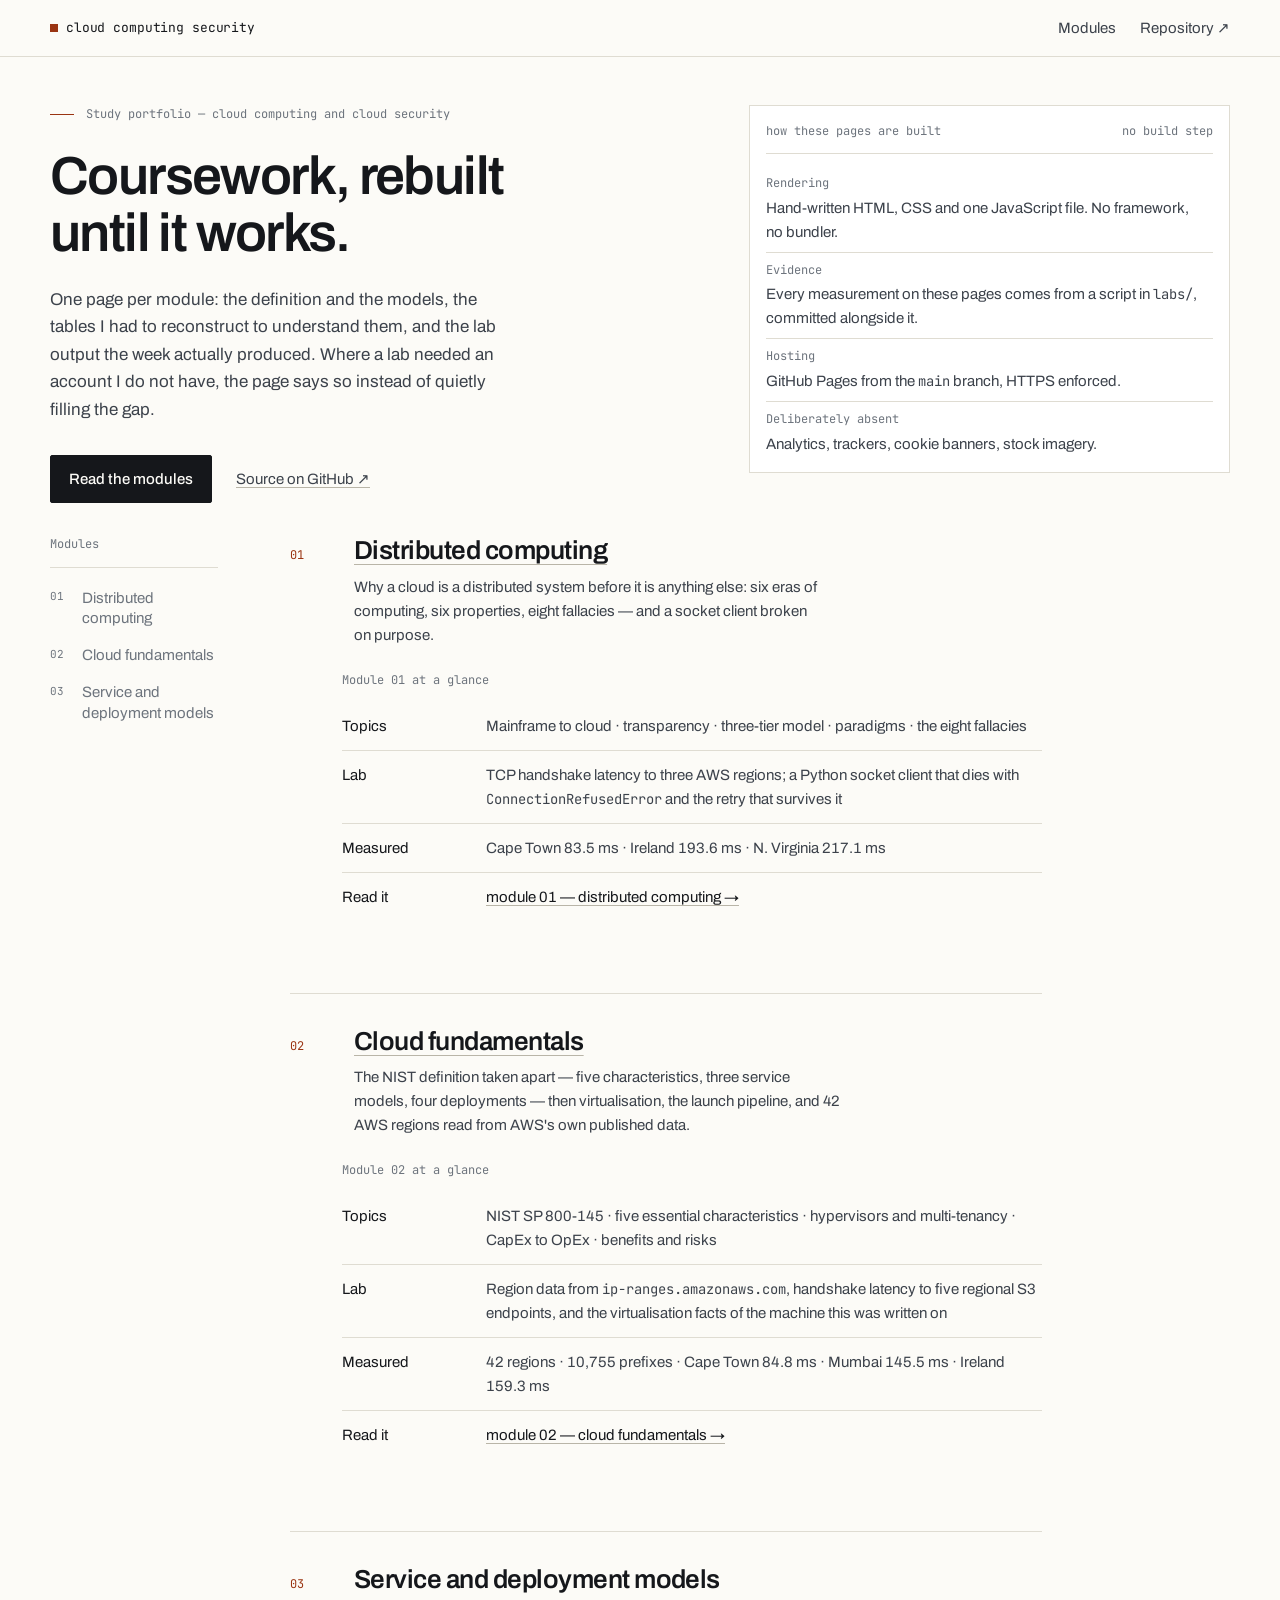
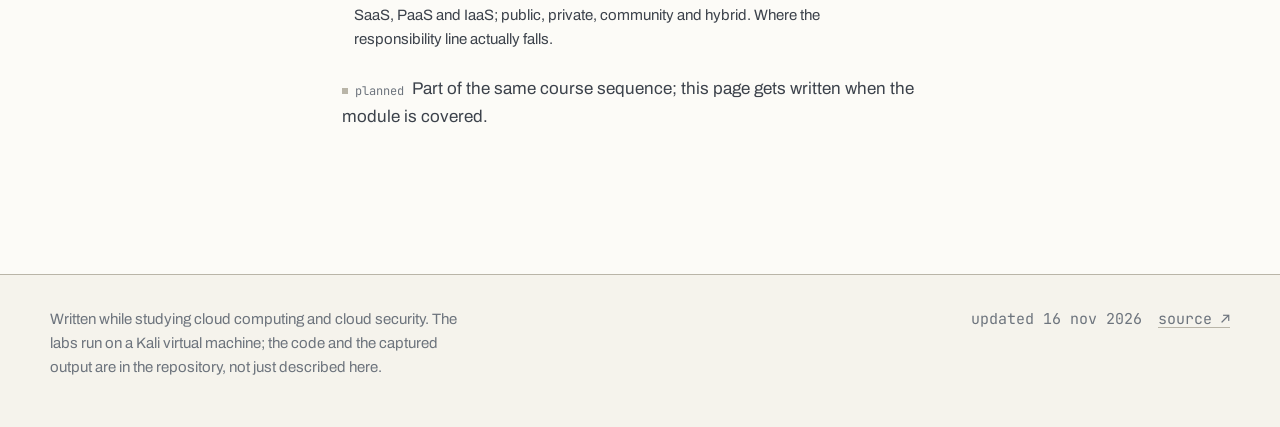
==== commit 40a1c2cf: "Add module 02 and turn the site into an indexed portfolio Module 02 works through the NIST SP 800-14" ====
--- a/index.html
+++ b/index.html
@@ -3,8 +3,8 @@
 <head>
 <meta charset="utf-8" />
 <meta name="viewport" content="width=device-width, initial-scale=1" />
-<title>Module 01 — Distributed computing · Cloud computing security</title>
-<meta name="description" content="Module 01 of a cloud computing security portfolio: the six eras of computing, the properties and transparency of distributed systems, the eight fallacies, and a socket lab that fails on purpose." />
+<title>Cloud computing security — study portfolio</title>
+<meta name="description" content="A working cloud computing and cloud security portfolio: each module rebuilt as a page with its tables, reasoning and the lab output it produced." />
 <link rel="preconnect" href="https://fonts.googleapis.com" />
 <link rel="preconnect" href="https://fonts.gstatic.com" crossorigin />
 <link href="https://fonts.googleapis.com/css2?family=Archivo:wght@400;500;600&family=Newsreader:opsz,wght@6..72,400;6..72,500&family=JetBrains+Mono:wght@400;500&display=swap" rel="stylesheet" />
@@ -12,369 +12,87 @@
 <link rel="icon" href="data:image/svg+xml,<svg xmlns='http://www.w3.org/2000/svg' viewBox='0 0 16 16'><rect width='16' height='16' fill='%2315171b'/><rect x='4' y='4' width='8' height='8' fill='%239a3412'/></svg>" />
 </head>
 <body id="top">
-<a class="skip" href="#doc">Skip to contents</a>
-
-<div class="progress" aria-hidden="true"><span class="progress__bar" id="progress"></span></div>
+<a class="skip" href="#modules">Skip to the modules</a>
 
 <header class="topbar">
   <div class="shell topbar__in">
-    <a class="wordmark" href="#top"><span class="wordmark__mark" aria-hidden="true"></span>cloud computing security <span>/ 01</span></a>
+    <a class="wordmark" href="#top"><span class="wordmark__mark" aria-hidden="true"></span>cloud computing security</a>
     <nav class="topbar__nav" aria-label="Page">
-      <a href="#lab">Lab evidence</a>
+      <a href="#modules">Modules</a>
       <a href="https://github.com/mmmmohammed/cloud-computing-security" target="_blank" rel="noopener">Repository ↗</a>
     </nav>
   </div>
 </header>
 
 <main>
-  <!-- ======================================================== masthead === -->
-  <section class="masthead shell" aria-labelledby="page-title">
+  <section class="masthead shell site-hero" aria-labelledby="home-title">
     <div>
-      <p class="kicker">Module 01 — distributed computing</p>
-      <h1 id="page-title">Before you can secure a cloud, you have to know what it is.</h1>
+      <p class="kicker">Study portfolio — cloud computing and cloud security</p>
+      <h1 id="home-title">Coursework, rebuilt until it works.</h1>
       <p class="lede">
-        Every service in this track — a bank app, a mobile-money wallet, an exam portal — is a distributed
-        system: independent machines pretending to be one. This module covers the six eras that led here, the
-        properties that hold that illusion together, and the eight fallacies that explain why cloud services
-        fail and where attackers aim.
+        One page per module: the definition and the models, the tables I had to reconstruct to understand
+        them, and the lab output the week actually produced. Where a lab needed an account I do not have,
+        the page says so instead of quietly filling the gap.
       </p>
       <div class="masthead__actions">
-        <a class="btn" href="#eras">Read the module</a>
-        <a class="quiet-link" href="#lab">Skip to the lab evidence</a>
+        <a class="btn" href="#modules">Read the modules</a>
+        <a class="quiet-link" href="https://github.com/mmmmohammed/cloud-computing-security" target="_blank" rel="noopener">Source on GitHub ↗</a>
       </div>
     </div>
 
     <div class="masthead__aside">
-      <figure class="schematic">
-        <div class="schematic__head">
-          <span>figure 01 — three-tier reference</span>
-          <span>module 01</span>
-        </div>
-        <svg viewBox="0 0 520 264" role="img" aria-label="Schematic: a browser reaches a load balancer that distributes requests to three application servers, which read and write a primary database; a dashed replication link connects the primary to a replica in a second site.">
-          <!-- client -->
-          <rect class="node" x="0.5" y="95.5" width="76" height="60" />
-          <text class="svg-label svg-label--ink" x="38" y="121" text-anchor="middle">client</text>
-          <text class="svg-label" x="38" y="136" text-anchor="middle">browser</text>
-
-          <!-- client to lb -->
-          <line class="wire" x1="77" y1="125.5" x2="128" y2="125.5" />
-          <path class="flow" d="M77 125.5 H128" />
-
-          <!-- load balancer -->
-          <line class="wire" x1="128.5" y1="52" x2="128.5" y2="199" />
-          <text class="svg-label svg-label--ink" x="128" y="44" text-anchor="middle">lb</text>
-
-          <!-- apps -->
-          <line class="wire" x1="128.5" y1="72" x2="168" y2="72" />
-          <line class="wire" x1="128.5" y1="126" x2="168" y2="126" />
-          <line class="wire" x1="128.5" y1="180" x2="168" y2="180" />
-          <rect class="node" x="168.5" y="53.5" width="92" height="37" />
-          <rect class="node" x="168.5" y="107.5" width="92" height="37" />
-          <rect class="node" x="168.5" y="161.5" width="92" height="37" />
-          <text class="svg-label svg-label--ink" x="214" y="76" text-anchor="middle">app 1</text>
-          <text class="svg-label svg-label--ink" x="214" y="130" text-anchor="middle">app 2</text>
-          <text class="svg-label svg-label--ink" x="214" y="184" text-anchor="middle">app 3</text>
-
-          <!-- bus to database -->
-          <line class="wire" x1="260.5" y1="72" x2="300" y2="72" />
-          <line class="wire" x1="260.5" y1="126" x2="300" y2="126" />
-          <line class="wire" x1="260.5" y1="180" x2="300" y2="180" />
-          <line class="wire" x1="300" y1="72" x2="300" y2="180" />
-          <line class="wire" x1="300" y1="126" x2="338" y2="126" />
-          <path class="flow" d="M260.5 126 H300" />
-          <path class="flow" d="M300 126 H338" />
-
-          <!-- primary db -->
-          <rect class="node" x="338.5" y="94.5" width="68" height="64" />
-          <line class="node-line" x1="338.5" y1="112.5" x2="406.5" y2="112.5" />
-          <text class="svg-label svg-label--ink" x="372" y="134" text-anchor="middle">db</text>
-          <text class="svg-label" x="372" y="148" text-anchor="middle">primary</text>
-
-          <!-- replication -->
-          <line class="wire wire--repl" x1="407" y1="126" x2="443" y2="126" />
-          <text class="svg-label svg-label--accent" x="425" y="116" text-anchor="middle">tls</text>
-
-          <!-- replica db -->
-          <rect class="node" x="443.5" y="94.5" width="68" height="64" />
-          <line class="node-line" x1="443.5" y1="112.5" x2="511.5" y2="112.5" />
-          <text class="svg-label svg-label--ink" x="477" y="134" text-anchor="middle">db</text>
-          <text class="svg-label" x="477" y="148" text-anchor="middle">replica</text>
-
-          <!-- site markers -->
-          <line class="wire" x1="0" y1="238" x2="406" y2="238" />
-          <text class="svg-label" x="0" y="252">site a</text>
-          <line class="wire" x1="443" y1="238" x2="520" y2="238" />
-          <text class="svg-label" x="443" y="252">site b</text>
-        </svg>
-        <figcaption class="schematic__legend">
-          <span class="legend-item"><span class="legend-line" aria-hidden="true"></span>request path</span>
-          <span class="legend-item"><span class="legend-line legend-line--dash" aria-hidden="true"></span>replication</span>
-          <span class="legend-item">falls apart at fallacies 01 and 04</span>
-        </figcaption>
-      </figure>
+      <div class="defcard">
+        <div class="schematic__head"><span>how these pages are built</span><span>no build step</span></div>
+        <dl class="factlist">
+          <div><dt>Rendering</dt><dd>Hand-written HTML, CSS and one JavaScript file. No framework, no bundler.</dd></div>
+          <div><dt>Evidence</dt><dd>Every measurement on these pages comes from a script in <span class="mono">labs/</span>, committed alongside it.</dd></div>
+          <div><dt>Hosting</dt><dd>GitHub Pages from the <span class="mono">main</span> branch, HTTPS enforced.</dd></div>
+          <div><dt>Deliberately absent</dt><dd>Analytics, trackers, cookie banners, stock imagery.</dd></div>
+        </dl>
+      </div>
     </div>
   </section>
 
-  <!-- ===================================================== meta strip === -->
-  <div class="shell">
-    <dl class="meta-strip">
-      <div>
-        <dt>module</dt>
-        <dd>01 — distributed computing</dd>
-      </div>
-      <div>
-        <dt>level</dt>
-        <dd>Foundation, one of fifteen</dd>
-      </div>
-      <div>
-        <dt>lab</dt>
-        <dd>2 hours, Python 3 sockets</dd>
-      </div>
-      <div>
-        <dt>evidence</dt>
-        <dd>3 regions, 6 logs, 1 traceback</dd>
-      </div>
-      <div>
-        <dt>source</dt>
-        <dd><a href="https://github.com/mmmmohammed/cloud-computing-security" target="_blank" rel="noopener">mmmmohammed/cloud-computing-security</a></dd>
-      </div>
-    </dl>
-  </div>
-
-  <!-- =========================================================== doc ==== -->
-  <div class="doc shell" id="doc">
-    <aside class="toc" aria-label="Contents">
-      <p class="toc__title">Contents</p>
+  <div class="doc shell" id="modules">
+    <aside class="toc" aria-label="Modules">
+      <p class="toc__title">Modules</p>
       <ol class="toc__list">
-        <li><a href="#eras" data-spy><span>01</span>The road to cloud</a></li>
-        <li><a href="#system" data-spy><span>02</span>What a distributed system is</a></li>
-        <li><a href="#transparency" data-spy><span>03</span>What transparency hides</a></li>
-        <li><a href="#architecture" data-spy><span>04</span>Three-tier architecture</a></li>
-        <li><a href="#paradigms" data-spy><span>05</span>Five paradigms</a></li>
-        <li><a href="#fallacies" data-spy><span>06</span>The eight fallacies</a></li>
-        <li><a href="#case" data-spy><span>07</span>Designed to fail</a></li>
-        <li><a href="#pipeline" data-spy><span>08</span>How this becomes cloud</a></li>
-        <li><a href="#lab" data-spy><span>09</span>Lab evidence</a></li>
-        <li><a href="#quiz" data-spy><span>10</span>Five questions</a></li>
-        <li><a href="#takeaways" data-spy><span>11</span>What I take from it</a></li>
+        <li><a href="#m01"><span>01</span>Distributed computing</a></li>
+        <li><a href="#m02"><span>02</span>Cloud fundamentals</a></li>
+        <li><a href="#m03"><span>03</span>Service and deployment models</a></li>
       </ol>
     </aside>
 
     <div class="doc__main">
 
-      <details class="toc-mobile">
-        <summary>Contents — 11 sections</summary>
-        <ol class="toc__list">
-          <li><a href="#eras"><span>01</span>The road to cloud</a></li>
-          <li><a href="#system"><span>02</span>What a distributed system is</a></li>
-          <li><a href="#transparency"><span>03</span>What transparency hides</a></li>
-          <li><a href="#architecture"><span>04</span>Three-tier architecture</a></li>
-          <li><a href="#paradigms"><span>05</span>Five paradigms</a></li>
-          <li><a href="#fallacies"><span>06</span>The eight fallacies</a></li>
-          <li><a href="#case"><span>07</span>Designed to fail</a></li>
-          <li><a href="#pipeline"><span>08</span>How this becomes cloud</a></li>
-          <li><a href="#lab"><span>09</span>Lab evidence</a></li>
-          <li><a href="#quiz"><span>10</span>Five questions</a></li>
-          <li><a href="#takeaways"><span>11</span>What I take from it</a></li>
-        </ol>
-      </details>
-
-      <!-- 01 ------------------------------------------------------------- -->
-      <section class="sec" id="eras" aria-labelledby="eras-h">
+      <section class="sec" id="m01" aria-labelledby="m01-h">
         <header class="sec-head">
           <p class="sec-idx">01</p>
           <div>
-            <h2 id="eras-h">Computing swings like a pendulum, and security moves with it</h2>
-            <p>Centralised mainframe, decentralised PC, centralised cloud again. Each swing changes where the perimeter sits and who holds the data.</p>
+            <h2 id="m01-h"><a href="module-01/index.html">Distributed computing</a></h2>
+            <p>Why a cloud is a distributed system before it is anything else: six eras of computing, six properties, eight fallacies — and a socket client broken on purpose.</p>
           </div>
         </header>
         <div class="sec-body">
           <div class="tbl-wrap">
             <table class="tbl">
-              <caption>Six eras of computing, 1960s to today</caption>
-              <thead>
-                <tr>
-                  <th scope="col">Era</th>
-                  <th scope="col">Model</th>
-                  <th scope="col">What changed</th>
-                  <th scope="col">Direction</th>
-                </tr>
-              </thead>
+              <caption>Module 01 at a glance</caption>
               <tbody>
                 <tr>
-                  <td>1960s–70s</td>
-                  <td>Mainframes and time-sharing</td>
-                  <td>One powerful central computer, many users on dumb terminals. Centralised control, very high cost.</td>
-                  <td class="id">centralised</td>
+                  <td style="width:9rem">Topics</td>
+                  <td>Mainframe to cloud · transparency · three-tier model · paradigms · the eight fallacies</td>
                 </tr>
                 <tr>
-                  <td>1980s</td>
-                  <td>PCs and client–server</td>
-                  <td>Computing moves to desks. Servers provide files, mail and databases to client PCs over LANs.</td>
-                  <td class="id">decentralised</td>
+                  <td>Lab</td>
+                  <td>TCP handshake latency to three AWS regions; a Python socket client that dies with <span class="mono">ConnectionRefusedError</span> and the retry that survives it</td>
                 </tr>
                 <tr>
-                  <td>1990s</td>
-                  <td>Internet and clusters</td>
-                  <td>The web connects everything; clusters of cheap servers replace single big machines.</td>
-                  <td class="id">scale out</td>
+                  <td>Measured</td>
+                  <td>Cape Town 83.5 ms · Ireland 193.6 ms · N. Virginia 217.1 ms</td>
                 </tr>
                 <tr>
-                  <td>2000s</td>
-                  <td>Grid and utility</td>
-                  <td>Grids share resources across institutions (CERN's LHC grid); utility computing bills like electricity.</td>
-                  <td class="id">pooled</td>
-                </tr>
-                <tr>
-                  <td>2006–2010s</td>
-                  <td>Cloud computing</td>
-                  <td>AWS launches S3 and EC2 in 2006; Azure and Google follow. Self-service, pay-per-use infrastructure.</td>
-                  <td class="id">centralised</td>
-                </tr>
-                <tr>
-                  <td>Today</td>
-                  <td>Edge, serverless, AI</td>
-                  <td>Containers, functions, IoT and edge nodes; GPU clouds power AI workloads.</td>
-                  <td class="id">pushed outward</td>
-                </tr>
-              </tbody>
-            </table>
-          </div>
-
-          <aside class="note">
-            <p class="note__label">security impact</p>
-            <p>
-              Every pivot relocates the trust boundary. On a mainframe you guarded one room; on client–server you
-              guarded a LAN; in the cloud the perimeter dissolves into <strong>identity, API calls and
-              configuration</strong>. That is why the rest of this track is mostly IAM, storage policy, network
-              paths and posture — not firewalls at the edge.
-            </p>
-          </aside>
-        </div>
-      </section>
-
-      <!-- 02 ------------------------------------------------------------- -->
-      <section class="sec" id="system" aria-labelledby="system-h">
-        <header class="sec-head">
-          <p class="sec-idx">02</p>
-          <div>
-            <h2 id="system-h">A distributed system is independent machines pretending to be one</h2>
-          </div>
-        </header>
-        <div class="sec-body">
-          <blockquote class="pullquote">
-            <p>A collection of independent computers that appears to its users as a single coherent system.</p>
-            <footer>Tanenbaum &amp; van Steen — the definition everything else is built on</footer>
-          </blockquote>
-
-          <p>Six properties do the pretending. They are also the six places where a design can quietly break.</p>
-
-          <div class="tbl-wrap">
-            <table class="tbl">
-              <caption>Properties of a distributed system</caption>
-              <thead>
-                <tr>
-                  <th scope="col">Property</th>
-                  <th scope="col">What it means in practice</th>
-                  <th scope="col">When it fails</th>
-                </tr>
-              </thead>
-              <tbody>
-                <tr>
-                  <td>Resource sharing</td>
-                  <td>Hardware, data and services used across machines — one database serving many web servers.</td>
-                  <td>Contention; one noisy consumer starves the rest.</td>
-                </tr>
-                <tr>
-                  <td>Concurrency</td>
-                  <td>Many components run at once and must coordinate shared data.</td>
-                  <td>Race conditions, lost updates.</td>
-                </tr>
-                <tr>
-                  <td>Scalability</td>
-                  <td>Add machines (scale out) instead of buying a bigger one.</td>
-                  <td>State that cannot be partitioned becomes the ceiling.</td>
-                </tr>
-                <tr>
-                  <td>Fault tolerance</td>
-                  <td>Replication and redundancy keep the service up when a node dies.</td>
-                  <td>Replication lag, split brain.</td>
-                </tr>
-                <tr>
-                  <td>No global clock</td>
-                  <td>Every node keeps its own time; ordering needs logical clocks or NTP.</td>
-                  <td>Log correlation breaks; token expiry drifts.</td>
-                </tr>
-                <tr>
-                  <td>Transparency</td>
-                  <td>Complexity is hidden: which server answered, where data lives.</td>
-                  <td>You cannot see the component that was compromised.</td>
-                </tr>
-              </tbody>
-            </table>
-          </div>
-
-          <aside class="note">
-            <p class="note__label">security impact</p>
-            <p>
-              <strong>No global clock</strong> is the quiet one. If nodes disagree on time, an attacker can replay
-              a request inside a window that two servers judge differently. Reliable NTP is a security control,
-              not housekeeping.
-            </p>
-          </aside>
-        </div>
-      </section>
-
-      <!-- 03 ------------------------------------------------------------- -->
-      <section class="sec" id="transparency" aria-labelledby="transparency-h">
-        <header class="sec-head">
-          <p class="sec-idx">03</p>
-          <div>
-            <h2 id="transparency-h">Transparency is the trick — and what it hides is the risk</h2>
-            <p>Six forms of transparency make many machines look like one. Each also hides something an incident responder needs.</p>
-          </div>
-        </header>
-        <div class="sec-body">
-          <div class="tbl-wrap">
-            <table class="tbl">
-              <caption>Forms of transparency and the information each one withholds</caption>
-              <thead>
-                <tr>
-                  <th scope="col">Form</th>
-                  <th scope="col">What the user experiences</th>
-                  <th scope="col">What is hidden</th>
-                </tr>
-              </thead>
-              <tbody>
-                <tr>
-                  <td>Access</td>
-                  <td>A mapped network drive behaves like a local disk.</td>
-                  <td>Whether the bytes ever left the machine.</td>
-                </tr>
-                <tr>
-                  <td>Location</td>
-                  <td>A URL resolves to a service, not a server.</td>
-                  <td>Sovereignty — which country holds the replica.</td>
-                </tr>
-                <tr>
-                  <td>Migration</td>
-                  <td>A live-migrated VM keeps serving.</td>
-                  <td>That host, hypervisor and network path all changed.</td>
-                </tr>
-                <tr>
-                  <td>Replication</td>
-                  <td>Many copies behave as one resource.</td>
-                  <td>Replication lag and stale reads.</td>
-                </tr>
-                <tr>
-                  <td>Concurrency</td>
-                  <td>Two tellers update different accounts without collision.</td>
-                  <td>Race conditions and lost updates.</td>
-                </tr>
-                <tr>
-                  <td>Failure</td>
-                  <td>A failed server is replaced and the user retries.</td>
-                  <td>That you were attacked rather than unlucky.</td>
+                  <td>Read it</td>
+                  <td><a href="module-01/index.html">module 01 — distributed computing →</a></td>
                 </tr>
               </tbody>
             </table>
@@ -382,118 +100,34 @@
         </div>
       </section>
 
-      <!-- 04 ------------------------------------------------------------- -->
-      <section class="sec" id="architecture" aria-labelledby="arch-h">
+      <section class="sec" id="m02" aria-labelledby="m02-h">
         <header class="sec-head">
-          <p class="sec-idx">04</p>
+          <p class="sec-idx">02</p>
           <div>
-            <h2 id="arch-h">Three tiers, three attack surfaces</h2>
-            <p>The n-tier model is the backbone of most web and cloud applications. Split the tiers and each becomes its own security problem.</p>
+            <h2 id="m02-h"><a href="module-02/index.html">Cloud fundamentals</a></h2>
+            <p>The NIST definition taken apart — five characteristics, three service models, four deployments — then virtualisation, the launch pipeline, and 42 AWS regions read from AWS's own published data.</p>
           </div>
         </header>
         <div class="sec-body">
           <div class="tbl-wrap">
             <table class="tbl">
-              <caption>Three-tier model mapped to cloud services</caption>
-              <thead>
-                <tr>
-                  <th scope="col">Tier</th>
-                  <th scope="col">Runs</th>
-                  <th scope="col">Typical service</th>
-                  <th scope="col">Main exposure</th>
-                </tr>
-              </thead>
+              <caption>Module 02 at a glance</caption>
               <tbody>
                 <tr>
-                  <td>Presentation</td>
-                  <td>Browser or mobile app; shows data, collects input.</td>
-                  <td class="id">CloudFront, S3</td>
-                  <td>Client-side trust; cached private content.</td>
+                  <td style="width:9rem">Topics</td>
+                  <td>NIST SP 800-145 · five essential characteristics · hypervisors and multi-tenancy · CapEx to OpEx · benefits and risks</td>
                 </tr>
                 <tr>
-                  <td>Application</td>
-                  <td>Business logic, APIs, microservices behind a load balancer.</td>
-                  <td class="id">EC2, Lambda, ECS</td>
-                  <td>Identity: keys, roles, unauthenticated endpoints.</td>
+                  <td>Lab</td>
+                  <td>Region data from <span class="mono">ip-ranges.amazonaws.com</span>, handshake latency to five regional S3 endpoints, and the virtualisation facts of the machine this was written on</td>
                 </tr>
                 <tr>
-                  <td>Data</td>
-                  <td>Databases, caches, object storage; replicated for availability.</td>
-                  <td class="id">RDS, ElastiCache, S3</td>
-                  <td>The most valuable target in the system.</td>
-                </tr>
-              </tbody>
-            </table>
-          </div>
-
-          <p>
-            Other architectural styles you will meet: client–server (email, web), peer-to-peer (BitTorrent,
-            blockchain), service-oriented (SOAP/REST interfaces), microservices (many small independently
-            deployed services) and event-driven (components reacting to queues and streams).
-          </p>
-
-          <aside class="note">
-            <p class="note__label">security impact</p>
-            <p>
-              Each split tier is a new <strong>trust boundary</strong>: more identities, more keys, more network
-              paths, more ways to misconfigure a bucket. Microservices shrink the blast radius and enlarge the
-              visible attack surface at the same time.
-            </p>
-          </aside>
-        </div>
-      </section>
-
-      <!-- 05 ------------------------------------------------------------- -->
-      <section class="sec" id="paradigms" aria-labelledby="paradigms-h">
-        <header class="sec-head">
-          <p class="sec-idx">05</p>
-          <div>
-            <h2 id="paradigms-h">Cluster, grid, utility, cloud, edge</h2>
-            <p>Cloud borrows from all of them: clusters inside data centres, grid-style sharing, utility-style billing.</p>
-          </div>
-        </header>
-        <div class="sec-body">
-          <div class="tbl-wrap">
-            <table class="tbl">
-              <caption>Distributed computing paradigms compared</caption>
-              <thead>
-                <tr>
-                  <th scope="col">Paradigm</th>
-                  <th scope="col">Ownership</th>
-                  <th scope="col">Coupling</th>
-                  <th scope="col">Example</th>
-                </tr>
-              </thead>
-              <tbody>
-                <tr>
-                  <td>Cluster</td>
-                  <td>One organisation, one site</td>
-                  <td>Tight, fast LAN</td>
-                  <td>University HPC; Hadoop cluster</td>
+                  <td>Measured</td>
+                  <td>42 regions · 10,755 prefixes · Cape Town 84.8 ms · Mumbai 145.5 ms · Ireland 159.3 ms</td>
                 </tr>
                 <tr>
-                  <td>Grid</td>
-                  <td>Many organisations share resources</td>
-                  <td>Loose, across a WAN</td>
-                  <td>CERN Worldwide LHC Computing Grid</td>
-                </tr>
-                <tr>
-                  <td>Utility</td>
-                  <td>Provider owns, customer meters use</td>
-                  <td>Loose</td>
-                  <td>Early IBM and Sun on-demand offers</td>
-                </tr>
-                <tr>
-                  <td>Cloud</td>
-                  <td>Provider owns, self-service via API</td>
-                  <td>Virtualised, elastic</td>
-                  <td>AWS, Azure, Google Cloud</td>
-                </tr>
-                <tr>
-                  <td>Edge / fog</td>
-                  <td>Distributed near users or devices</td>
-                  <td>Loose, latency-sensitive</td>
-                  <td>Smart-meter gateways; CDN edge nodes</td>
+                  <td>Read it</td>
+                  <td><a href="module-02/index.html">module 02 — cloud fundamentals →</a></td>
                 </tr>
               </tbody>
             </table>
@@ -501,417 +135,16 @@
         </div>
       </section>
 
-      <!-- 06 ------------------------------------------------------------- -->
-      <section class="sec" id="fallacies" aria-labelledby="fallacies-h">
+      <section class="sec" id="m03" aria-labelledby="m03-h">
         <header class="sec-head">
-          <p class="sec-idx">06</p>
+          <p class="sec-idx">03</p>
           <div>
-            <h2 id="fallacies-h">Eight assumptions, eight ways in</h2>
-            <p>Peter Deutsch and colleagues at Sun listed the assumptions designers wrongly make. Each one is also a control you forgot to configure.</p>
+            <h2 id="m03-h">Service and deployment models</h2>
+            <p>SaaS, PaaS and IaaS; public, private, community and hybrid. Where the responsibility line actually falls.</p>
           </div>
         </header>
         <div class="sec-body">
-          <ol class="fallacies">
-            <li class="fallacy">
-              <span class="fallacy__num">01</span>
-              <div>
-                <h3>The network is reliable</h3>
-                <p class="fallacy__reality">Reality: links fail, packets drop.</p>
-                <p class="fallacy__impact">Design for retries and failover. Availability is part of security — a service that is down cannot enforce anything.</p>
-              </div>
-            </li>
-            <li class="fallacy">
-              <span class="fallacy__num">02</span>
-              <div>
-                <h3>Latency is zero</h3>
-                <p class="fallacy__reality">Reality: every call takes time.</p>
-                <p class="fallacy__impact">Timeouts get abused for denial of service. An unbounded wait is resource exhaustion — measure the handshake, then set a deadline.</p>
-              </div>
-            </li>
-            <li class="fallacy">
-              <span class="fallacy__num">03</span>
-              <div>
-                <h3>Bandwidth is infinite</h3>
-                <p class="fallacy__reality">Reality: links saturate.</p>
-                <p class="fallacy__impact">DDoS exploits exactly this limit. Rate limits, autoscaling caps and egress quotas are security controls.</p>
-              </div>
-            </li>
-            <li class="fallacy">
-              <span class="fallacy__num">04</span>
-              <div>
-                <h3>The network is secure</h3>
-                <p class="fallacy__reality">Reality: traffic can be sniffed or altered.</p>
-                <p class="fallacy__impact">Encrypt in transit and authenticate every call. “It is an internal network” is how lateral movement succeeds.</p>
-              </div>
-            </li>
-            <li class="fallacy">
-              <span class="fallacy__num">05</span>
-              <div>
-                <h3>Topology does not change</h3>
-                <p class="fallacy__reality">Reality: nodes come and go constantly.</p>
-                <p class="fallacy__impact">Asset inventories go stale and unknown assets go unpatched. Cloud needs continuous discovery, not last quarter's spreadsheet.</p>
-              </div>
-            </li>
-            <li class="fallacy">
-              <span class="fallacy__num">06</span>
-              <div>
-                <h3>There is one administrator</h3>
-                <p class="fallacy__reality">Reality: many teams and providers.</p>
-                <p class="fallacy__impact">Unclear responsibility causes misconfiguration. Shared responsibility only works when every control has a named owner.</p>
-              </div>
-            </li>
-            <li class="fallacy">
-              <span class="fallacy__num">07</span>
-              <div>
-                <h3>Transport cost is zero</h3>
-                <p class="fallacy__reality">Reality: data transfer costs money.</p>
-                <p class="fallacy__impact">Egress fees and exfiltration both cost you. A sudden egress spike is often the cheapest early signal that data is leaving.</p>
-              </div>
-            </li>
-            <li class="fallacy">
-              <span class="fallacy__num">08</span>
-              <div>
-                <h3>The network is homogeneous</h3>
-                <p class="fallacy__reality">Reality: mixed devices and protocols.</p>
-                <p class="fallacy__impact">The weakest component sets the security level. One legacy protocol defeats strong crypto everywhere else in the path.</p>
-              </div>
-            </li>
-          </ol>
-        </div>
-      </section>
-
-      <!-- 07 ------------------------------------------------------------- -->
-      <section class="sec" id="case" aria-labelledby="case-h">
-        <header class="sec-head">
-          <p class="sec-idx">07</p>
-          <div>
-            <h2 id="case-h">Netflix moved to AWS because of one database</h2>
-            <p>In 2008, a corrupted database stopped DVD shipments for three days. The company was running its own data centres.</p>
-          </div>
-        </header>
-        <div class="sec-body">
-          <p>
-            Netflix rebuilt the platform as hundreds of microservices across many AWS servers and Availability
-            Zones — then went further. Engineers built <strong>Chaos Monkey</strong>, a tool that randomly
-            terminates production instances, to prove the system survives. The wider <strong>Simian Army</strong>
-            tested larger failures, including losing a whole zone.
-          </p>
-          <p>
-            The lesson is not “use AWS”. It is that resilience is a design property, not luck: assume components
-            will fail and test it deliberately. The same mindset runs through incident response and disaster
-            recovery later in this track.
-          </p>
-
-          <aside class="note">
-            <p class="note__label">case study, applied</p>
-            <p>
-              Jamii SACCO, 40,000 members, one back-office server that died during dividend payouts. The vendor
-              proposes three application servers behind a load balancer and a replicated database in a second
-              town. The ICT officer objects to encryption between servers: <em>“our office network is private.”</em>
-              That sentence is fallacy 04, and it is why the design fails review.
-            </p>
-          </aside>
-        </div>
-      </section>
-
-      <!-- 08 ------------------------------------------------------------- -->
-      <section class="sec" id="pipeline" aria-labelledby="pipeline-h">
-        <header class="sec-head">
-          <p class="sec-idx">08</p>
-          <div>
-            <h2 id="pipeline-h">Five steps from distributed computing to cloud</h2>
-            <p>Cloud is not a new technology. It is a business and delivery model built on decades of distributed-systems research.</p>
-          </div>
-        </header>
-        <div class="sec-body">
-          <ol class="steps">
-            <li><span></span><div><b>Distributed systems</b>Independent machines cooperate over a network.</div></li>
-            <li><span></span><div><b>Virtualisation</b>One physical server runs many isolated virtual machines.</div></li>
-            <li><span></span><div><b>Resource pooling</b>Thousands of servers form one pool of capacity.</div></li>
-            <li><span></span><div><b>Automation and APIs</b>Software provisions resources in seconds, with no human ticket.</div></li>
-            <li><span></span><div><b>Metered self-service</b>Customers pay only for what they use — that is the cloud.</div></li>
-          </ol>
-
-          <aside class="note">
-            <p class="note__label">security impact</p>
-            <p>
-              Automation and APIs are what make cloud <strong>fast to break at scale</strong>. A console click can
-              expose a bucket to the internet in seconds; an API key can do it a thousand times before anyone
-              notices.
-            </p>
-          </aside>
-        </div>
-      </section>
-
-      <!-- 09 ------------------------------------------------------------- -->
-      <section class="sec" id="lab" aria-labelledby="lab-h">
-        <header class="sec-head">
-          <p class="sec-idx">09</p>
-          <div>
-            <h2 id="lab-h">I broke my own client on purpose, and kept the traceback</h2>
-            <p>The lab asks for latency to cloud regions, a socket client and server, then stopping the server mid-session. Below is the real output, failures included.</p>
-          </div>
-        </header>
-        <div class="sec-body">
-          <p class="file-path">labs/week01 · probe_regions.py, socket_server.py, socket_client_naive.py, socket_client_retry.py</p>
-
-          <h3>1 — Regional latency, TCP handshake to port 443</h3>
-          <p>Five samples per endpoint. The number that matters is the average handshake, because it is the floor under every request that follows.</p>
-
-          <div class="tbl-wrap">
-            <table class="tbl">
-              <caption>Measured from this machine, 16 November 2026</caption>
-              <thead>
-                <tr>
-                  <th scope="col">Region</th>
-                  <th scope="col">Endpoint</th>
-                  <th scope="col" class="num">Min</th>
-                  <th scope="col" class="num">Avg</th>
-                  <th scope="col">Min → avg, scale 0–220 ms</th>
-                </tr>
-              </thead>
-              <tbody>
-                <tr>
-                  <td>af-south-1 · Cape Town</td>
-                  <td class="id">52.95.176.26</td>
-                  <td class="num">80.4</td>
-                  <td class="num">83.5</td>
-                  <td>
-                    <span class="range range--best">
-                      <span class="range__fill" style="left:36.5%;width:1.5%"></span>
-                      <span class="range__dot" style="left:38%"></span>
-                    </span>
-                  </td>
-                </tr>
-                <tr>
-                  <td>eu-west-1 · Ireland</td>
-                  <td class="id">3.5.64.195</td>
-                  <td class="num">189.0</td>
-                  <td class="num">193.6</td>
-                  <td>
-                    <span class="range">
-                      <span class="range__fill" style="left:85.9%;width:2.1%"></span>
-                      <span class="range__dot" style="left:88%"></span>
-                    </span>
-                  </td>
-                </tr>
-                <tr>
-                  <td>us-east-1 · N. Virginia</td>
-                  <td class="id">16.15.236.220</td>
-                  <td class="num">212.4</td>
-                  <td class="num">217.1</td>
-                  <td>
-                    <span class="range">
-                      <span class="range__fill" style="left:96.5%;width:2.2%"></span>
-                      <span class="range__dot" style="left:98.7%"></span>
-                    </span>
-                  </td>
-                </tr>
-                <tr>
-                  <td>Azure · South Africa North</td>
-                  <td class="id">—</td>
-                  <td class="num" colspan="2">DNS resolution failed</td>
-                  <td>No handshake existed to measure</td>
-                </tr>
-              </tbody>
-            </table>
-          </div>
-
-          <p>
-            Cape Town is <strong>2.3× faster</strong> than Ireland from here, with tight jitter (1.8 to 4.7 ms).
-            Nothing about bandwidth explains that: it is distance, and distance is what fallacy 02 is about.
-            The Azure row is the more useful failure — name resolution comes before any packet, so a DNS problem
-            is an availability problem with no handshake to blame.
-          </p>
-
-          <div class="measure" id="measure">
-            <div class="measure__head">
-              <p>measured by your browser, right now</p>
-              <button class="mini-btn" type="button" id="measure-btn">Measure again</button>
-            </div>
-            <dl class="measure__grid" aria-live="polite">
-              <div><dt>DNS</dt><dd id="m-dns">—</dd></div>
-              <div><dt>TCP connect</dt><dd id="m-tcp">—</dd></div>
-              <div><dt>TLS</dt><dd id="m-tls">—</dd></div>
-              <div><dt>TTFB</dt><dd id="m-ttfb">—</dd></div>
-              <div><dt>Total</dt><dd id="m-total">—</dd></div>
-            </dl>
-            <p class="measure__note" id="m-note">
-              Same-origin timings from the Navigation Timing and Resource Timing APIs. On a warm connection DNS,
-              TCP and TLS collapse to zero — which is itself the point of connection reuse.
-            </p>
-          </div>
-
-          <h3>2 — The failure</h3>
-          <p>
-            The server was stopped mid-session. The naive client has no timeout and no retry, so the kernel's
-            refusal becomes an unhandled exception and the process dies.
-          </p>
-
-          <div class="code">
-            <p class="code__head"><span>socket_client_naive.py</span><span class="code__tag">stderr</span></p>
-<pre><span class="c-prompt">$</span> python3 socket_client_naive.py
-Traceback (most recent call last):
-  File "socket_client_naive.py", line 5, in &lt;module&gt;
-    s.connect(("127.0.0.1", 9009))   <span class="c-dim"># no timeout, no retry</span>
-<span class="c-err">ConnectionRefusedError: [Errno 111] Connection refused</span></pre>
-          </div>
-
-          <p>It worked a minute earlier. That is the trap of “the network is reliable”: the code was correct and still crashed.</p>
-
-          <h3>3 — The fix</h3>
-          <p>Three attempts, a two-second deadline per attempt, linear backoff. Same dead server, different outcome:</p>
-
-          <div class="code">
-            <p class="code__head"><span>socket_client_retry.py</span><span class="code__tag code__tag--ok">recovered</span></p>
-<pre><span class="c-prompt">$</span> python3 socket_client_retry.py
-<span class="c-warn">[client] attempt 1 failed: ConnectionRefusedError(111, 'Connection refused')</span>
-<span class="c-warn">[client] attempt 2 failed: ConnectionRefusedError(111, 'Connection refused')</span>
-<span class="c-ok">[client] attempt 3: reply: b'ACK:HELLO DISTRIBUTED WORLD'</span></pre>
-          </div>
-
-          <p>
-            Nothing changed on the network or the server — only the client's assumptions. And when the server
-            never returns, the same client gives up cleanly after three attempts instead of hanging: a bounded
-            failure is a feature, because unbounded retries turn one dead dependency into a self-inflicted
-            denial of service.
-          </p>
-
-          <div class="code">
-            <p class="code__head"><span>socket_client_retry.py</span><span class="code__tag">no upstream</span></p>
-<pre><span class="c-warn">[client] attempt 1 failed: ConnectionRefusedError(111, 'Connection refused')</span>
-<span class="c-warn">[client] attempt 2 failed: ConnectionRefusedError(111, 'Connection refused')</span>
-<span class="c-warn">[client] attempt 3 failed: ConnectionRefusedError(111, 'Connection refused')</span>
-<span class="c-dim">[client] giving up after retries</span></pre>
-          </div>
-
-          <h3>4 — Reflection</h3>
-          <p>
-            <strong>Which fallacy did the crash expose?</strong> The network is reliable, and its twin that
-            topology does not change — the failure was a stopped process, not a broken cable.
-            <strong>What did retry add?</strong> An explicit deadline (latency is not zero) and a bounded number
-            of attempts (so failure stays affordable). <strong>Transparency provided:</strong> access — the
-            client called <code>connect()</code> without caring whether the peer was local or remote.
-            <strong>Transparency missing:</strong> failure and relocation. Nothing masked the outage and there
-            was no replica to move the request to, because the lab had exactly one server.
-          </p>
-
-          <aside class="note">
-            <p class="note__label">security impact</p>
-            <p>
-              Timeout, bounded retries and backoff are the same three lines that stop an outage becoming a
-              <strong>credential-stuffing amplifier</strong>. A retry storm against an auth service is
-              indistinguishable from a brute-force attack until you look at the client.
-            </p>
-          </aside>
-        </div>
-      </section>
-
-      <!-- 10 ------------------------------------------------------------- -->
-      <section class="sec" id="quiz" aria-labelledby="quiz-h">
-        <header class="sec-head">
-          <p class="sec-idx">10</p>
-          <div>
-            <h2 id="quiz-h">Five questions on the SACCO case</h2>
-            <p>Answer, then read the explanation. The score is for you, not for the page.</p>
-          </div>
-        </header>
-        <div class="sec-body">
-          <form class="quiz" id="quiz">
-            <fieldset class="q" data-answer="B">
-              <legend><span class="q__num">Q1</span>Which characteristic does the replicated database in Nairobi mainly provide?</legend>
-              <div class="opts">
-                <label class="opt"><input type="radio" name="q1" value="A"><span class="opt__key">A</span><span>A global clock</span></label>
-                <label class="opt"><input type="radio" name="q1" value="B"><span class="opt__key">B</span><span>Fault tolerance</span></label>
-                <label class="opt"><input type="radio" name="q1" value="C"><span class="opt__key">C</span><span>Access transparency</span></label>
-                <label class="opt"><input type="radio" name="q1" value="D"><span class="opt__key">D</span><span>Lower licence costs</span></label>
-              </div>
-              <p class="feedback" hidden><b>B. Fault tolerance.</b> A second copy at another site lets withdrawals continue when one site fails. It is not a clock, and it hides nothing from the user.</p>
-            </fieldset>
-
-            <fieldset class="q" data-answer="A">
-              <legend><span class="q__num">Q2</span>Members should not know which of the three application servers answered them. That is:</legend>
-              <div class="opts">
-                <label class="opt"><input type="radio" name="q2" value="A"><span class="opt__key">A</span><span>Location and replication transparency</span></label>
-                <label class="opt"><input type="radio" name="q2" value="B"><span class="opt__key">B</span><span>Concurrency control</span></label>
-                <label class="opt"><input type="radio" name="q2" value="C"><span class="opt__key">C</span><span>Vertical scaling</span></label>
-                <label class="opt"><input type="radio" name="q2" value="D"><span class="opt__key">D</span><span>Migration transparency</span></label>
-              </div>
-              <p class="feedback" hidden><b>A. Location and replication transparency.</b> The load balancer hides which replica, and where, served the request.</p>
-            </fieldset>
-
-            <fieldset class="q" data-answer="D">
-              <legend><span class="q__num">Q3</span>The ICT officer's view on encryption reflects which fallacy?</legend>
-              <div class="opts">
-                <label class="opt"><input type="radio" name="q3" value="A"><span class="opt__key">A</span><span>Transport cost is zero</span></label>
-                <label class="opt"><input type="radio" name="q3" value="B"><span class="opt__key">B</span><span>Bandwidth is infinite</span></label>
-                <label class="opt"><input type="radio" name="q3" value="C"><span class="opt__key">C</span><span>Latency is zero</span></label>
-                <label class="opt"><input type="radio" name="q3" value="D"><span class="opt__key">D</span><span>The network is secure</span></label>
-              </div>
-              <p class="feedback" hidden><b>D. The network is secure.</b> Assuming the internal network is safe ignores insiders, malware and sniffing. Traffic between servers should still be encrypted and mutually authenticated.</p>
-            </fieldset>
-
-            <fieldset class="q" data-answer="A">
-              <legend><span class="q__num">Q4</span>Adding more application servers for the December peak is called:</legend>
-              <div class="opts">
-                <label class="opt"><input type="radio" name="q4" value="A"><span class="opt__key">A</span><span>Scaling out, horizontal</span></label>
-                <label class="opt"><input type="radio" name="q4" value="B"><span class="opt__key">B</span><span>Time-sharing</span></label>
-                <label class="opt"><input type="radio" name="q4" value="C"><span class="opt__key">C</span><span>Grid computing</span></label>
-                <label class="opt"><input type="radio" name="q4" value="D"><span class="opt__key">D</span><span>Scaling up, vertical</span></label>
-              </div>
-              <p class="feedback" hidden><b>A. Scaling out.</b> More machines of similar size is horizontal scaling; vertical scaling would be buying one bigger machine.</p>
-            </fieldset>
-
-            <fieldset class="q" data-answer="D">
-              <legend><span class="q__num">Q5</span>Which architecture best describes the vendor's proposal?</legend>
-              <div class="opts">
-                <label class="opt"><input type="radio" name="q5" value="A"><span class="opt__key">A</span><span>Grid computing</span></label>
-                <label class="opt"><input type="radio" name="q5" value="B"><span class="opt__key">B</span><span>Peer-to-peer</span></label>
-                <label class="opt"><input type="radio" name="q5" value="C"><span class="opt__key">C</span><span>Mainframe time-sharing</span></label>
-                <label class="opt"><input type="radio" name="q5" value="D"><span class="opt__key">D</span><span>Three-tier client–server</span></label>
-              </div>
-              <p class="feedback" hidden><b>D. Three-tier client–server.</b> Mobile app, app servers and database form the three tiers. The better discussion is what the second site adds: replication lag, conflicting updates and a larger attack surface.</p>
-            </fieldset>
-
-            <p class="score">
-              <span id="score-text">0 of 5 answered</span>
-              <span class="score__bar" aria-hidden="true"><span class="score__fill" id="score-fill"></span></span>
-            </p>
-          </form>
-        </div>
-      </section>
-
-      <!-- 11 ------------------------------------------------------------- -->
-      <section class="sec" id="takeaways" aria-labelledby="take-h">
-        <header class="sec-head">
-          <p class="sec-idx">11</p>
-          <div>
-            <h2 id="take-h">What I am taking from module 01</h2>
-          </div>
-        </header>
-        <div class="sec-body">
-          <ol class="takeaways">
-            <li><span class="n">01</span><span>Computing has swung between <b>centralised and decentralised</b> models; cloud is the latest centralised wave.</span></li>
-            <li><span class="n">02</span><span>A distributed system hides many machines behind one service using <b>transparency</b> — and that hiding is where incident response gets difficult.</span></li>
-            <li><span class="n">03</span><span>Cluster, grid, utility, cloud and edge differ in <b>ownership, coupling and use</b>.</span></li>
-            <li><span class="n">04</span><span>The <b>eight fallacies</b> explain many real outages and security weaknesses.</span></li>
-            <li><span class="n">05</span><span><b>Design for failure</b>: assume nodes and networks will fail, then test it. I did, and the traceback is in section 09.</span></li>
-          </ol>
-
-          <div class="next">
-            <p class="next__label">next — module 02</p>
-            <h3>Introduction to cloud computing</h3>
-            <p>The NIST definition, essential characteristics and enabling technologies: the vocabulary the rest of this track is built on.</p>
-          </div>
-
-          <div class="reading">
-            <p>Reading</p>
-            <ul>
-              <li>Tanenbaum &amp; van Steen (2013), <em>Distributed Systems</em>, Ch. 1</li>
-              <li>Coulouris et al. (2011), <em>Distributed Systems</em>, Ch. 1–2</li>
-              <li>Buyya et al. (2011), <em>Cloud Computing: Principles and Paradigms</em>, Ch. 1</li>
-            </ul>
-          </div>
+          <p><span class="status status--planned">planned</span> &nbsp;Part of the same course sequence; this page gets written when the module is covered.</p>
         </div>
       </section>
 
@@ -922,8 +155,8 @@
 <footer class="foot">
   <div class="shell foot__in">
     <p>
-      Module 01 of a cloud computing and cloud security portfolio. Written from the module material; every
-      number in section 09 was measured on this machine and the logs are committed with the code.
+      Written while studying cloud computing and cloud security. The labs run on a Kali virtual machine;
+      the code and the captured output are in the repository, not just described here.
     </p>
     <p class="foot__meta">
       <span>updated 16 nov 2026</span>
--- a/assets/css/styles.css
+++ b/assets/css/styles.css
@@ -440,7 +440,7 @@
 .toc__list a.is-current { color: var(--ink); }
 .toc__list a.is-current span { color: var(--accent); }
 
-.doc__main { min-width: 0; max-width: 44rem; }
+.doc__main { min-width: 0; max-width: 47rem; }
 
 /* ---------------------------------------------------------------- section */
 
@@ -561,10 +561,10 @@
   color: var(--ink);
   padding: 0 var(--s4) var(--s2) 0;
   border-bottom: 1px solid var(--rule-2);
-  white-space: nowrap;
+  white-space: normal;
 }
 .tbl td {
-  padding: var(--s3) var(--s4) var(--s3) 0;
+  padding: var(--s3) var(--s3) var(--s3) 0;
   border-bottom: 1px solid var(--rule);
   color: var(--ink-2);
   vertical-align: top;
@@ -1015,10 +1015,16 @@
 .toc-mobile ol { margin-top: var(--s3); }
 .toc-mobile .toc__list a { padding: var(--s1) 0; }
 
+@media (max-width: 700px) {
+  /* the in-page contents rail already covers these links; keep the bar on one line */
+  .topbar__nav a:not(:last-child) { display: none; }
+  .wordmark span { display: none; }
+  .topbar__in { gap: var(--s3); }
+}
+
 @media (max-width: 640px) {
   .shell { width: min(1180px, 100% - 1.75rem); }
   .meta-strip { grid-template-columns: repeat(2, minmax(0, 1fr)); gap: var(--s4); }
-  .topbar__nav a:first-child { display: none; }
   .masthead { padding-top: var(--s5); }
   .doc__main { max-width: none; }
   .sec { padding: var(--s5) 0 var(--s6); }
@@ -1037,6 +1043,222 @@
   }
 }
 
+/* ------------------------------------------------------- module 02 pieces */
+
+.mono { font-family: var(--mono); font-size: 0.92em; }
+
+.site-hero { padding-bottom: var(--s6); }
+
+.defcard {
+  border: 1px solid var(--rule);
+  background: var(--surface);
+  padding: var(--s4);
+}
+
+.factlist { display: grid; gap: 0; margin-top: var(--s2); }
+.factlist > div {
+  display: grid;
+  gap: 0.15rem;
+  padding: var(--s2) 0;
+  border-bottom: 1px solid var(--rule);
+}
+.factlist > div:last-child { border-bottom: 0; padding-bottom: 0; }
+.factlist dt {
+  font-family: var(--mono);
+  font-size: var(--fs-meta);
+  color: var(--ink-3);
+}
+.factlist dd { font-size: var(--fs-small); color: var(--ink-2); text-wrap: pretty; }
+
+.defcard__quote {
+  font-family: var(--serif);
+  font-size: 1.1875rem;
+  line-height: 1.45;
+  color: var(--ink);
+  margin: var(--s4) 0;
+  text-wrap: pretty;
+}
+.defcard__quote cite {
+  display: block;
+  font-family: var(--mono);
+  font-size: var(--fs-meta);
+  font-style: normal;
+  color: var(--ink-3);
+  margin-top: var(--s3);
+}
+
+.triad {
+  display: grid;
+  grid-template-columns: repeat(3, minmax(0, 1fr));
+  border-top: 1px solid var(--rule-2);
+  border-bottom: 1px solid var(--rule);
+  padding: var(--s3) 0;
+  margin-bottom: var(--s3);
+}
+.triad > div + div { border-left: 1px solid var(--rule); padding-left: var(--s3); }
+.triad > div {
+  display: flex;
+  flex-direction: column;
+  justify-content: space-between;
+  gap: var(--s2);
+}
+.triad dt {
+  font-size: var(--fs-meta);
+  color: var(--ink-3);
+  line-height: 1.3;
+}
+.triad dd {
+  font-family: var(--mono);
+  font-size: 1.75rem;
+  line-height: 1.1;
+  color: var(--ink);
+  margin-top: var(--s2);
+}
+.defcard__foot { font-size: var(--fs-small); color: var(--ink-3); }
+
+.status {
+  display: inline-flex;
+  align-items: center;
+  gap: 0.45rem;
+  font-family: var(--mono);
+  font-size: var(--fs-meta);
+  color: var(--ink-2);
+}
+.status::before {
+  content: "";
+  width: 6px;
+  height: 6px;
+  background: var(--ok);
+}
+.status--planned { color: var(--ink-3); }
+.status--planned::before { background: var(--rule-2); }
+
+/* self-test and stepped sequences, both native disclosure */
+.selftest, .seq { border-top: 1px solid var(--rule-2); margin: var(--s5) 0 0; }
+.selftest details, .seq details { border-bottom: 1px solid var(--rule); }
+.selftest summary, .seq summary {
+  display: grid;
+  grid-template-columns: 2.25rem minmax(0, 1fr) auto;
+  gap: var(--s3);
+  align-items: baseline;
+  padding: var(--s3) 0;
+  cursor: pointer;
+  list-style: none;
+}
+.selftest summary::-webkit-details-marker,
+.seq summary::-webkit-details-marker { display: none; }
+.selftest summary:hover .sum-title,
+.seq summary:hover .sum-title { color: var(--accent); }
+.sum-num {
+  font-family: var(--mono);
+  font-size: var(--fs-meta);
+  color: var(--ink-3);
+  padding-top: 0.25em;
+}
+.sum-title { font-size: 1rem; font-weight: 600; transition: color var(--t-fast) var(--ease); }
+.sum-hint {
+  font-family: var(--mono);
+  font-size: var(--fs-meta);
+  color: var(--ink-3);
+}
+.sum-hint::after { content: "reveal"; }
+details[open] > summary .sum-hint::after { content: "hide"; }
+.selftest .reveal-body, .seq .reveal-body {
+  padding: 0 0 var(--s3) 3.25rem;
+  font-size: var(--fs-small);
+  color: var(--ink-2);
+}
+.selftest .reveal-body p + p { margin-top: var(--s2); }
+.selftest .reveal-body .risk::before {
+  content: "risk — ";
+  font-family: var(--mono);
+  font-size: 0.6875rem;
+  color: var(--accent);
+}
+
+/* virtualisation layers */
+.layers { border-top: 1px solid var(--rule-2); margin: var(--s5) 0; }
+.layers > div {
+  display: grid;
+  grid-template-columns: 9rem minmax(0, 1fr) auto;
+  gap: var(--s4);
+  align-items: baseline;
+  padding: var(--s3) 0;
+  border-bottom: 1px solid var(--rule);
+}
+.layers dt { font-weight: 600; font-size: var(--fs-small); }
+.layers dd { color: var(--ink-2); font-size: var(--fs-small); }
+.layers .tag-mono {
+  font-family: var(--mono);
+  font-size: var(--fs-meta);
+  color: var(--ink-3);
+  white-space: nowrap;
+}
+.layers > div.is-key { background: var(--paper-2); }
+
+/* quantitative figure */
+.bars { margin: var(--s5) 0; border-top: 1px solid var(--rule-2); padding-top: var(--s4); }
+.bar-row {
+  display: grid;
+  grid-template-columns: 8.5rem minmax(0, 1fr) 4.5rem;
+  gap: var(--s3);
+  align-items: center;
+  font-size: var(--fs-small);
+  padding: 0.3rem 0;
+}
+.bar-track { background: repeating-linear-gradient(90deg, var(--rule) 0 1px, transparent 1px 25%); height: 14px; }
+.bar-fill-x { height: 100%; background: var(--ink); }
+.bar-fill-x.is-peak { background: var(--accent); }
+.bar-val { font-family: var(--mono); font-size: var(--fs-meta); text-align: right; }
+
+/* benefits and risks ledger */
+.ledger { display: grid; grid-template-columns: 1fr 1fr; gap: var(--s6); margin-top: var(--s5); }
+.ledger h3 { font-size: 1rem; font-weight: 600; padding-bottom: var(--s2); border-bottom: 1px solid var(--rule-2); }
+.ledger ul { list-style: none; padding: 0; margin: 0; }
+.ledger li {
+  display: grid;
+  grid-template-columns: 1rem minmax(0, 1fr);
+  gap: var(--s2);
+  padding: var(--s2) 0;
+  border-bottom: 1px solid var(--rule);
+  font-size: var(--fs-small);
+  color: var(--ink-2);
+}
+.ledger li::before { font-family: var(--mono); color: var(--ok); content: "+"; }
+.ledger .risk li::before { color: var(--bad); content: "−"; }
+
+/* sortable table */
+.tbl button.sort {
+  font: inherit;
+  font-weight: 600;
+  color: inherit;
+  background: none;
+  border: 0;
+  padding: 0;
+  cursor: pointer;
+  display: inline-flex;
+  align-items: center;
+  gap: 0.35rem;
+}
+.tbl button.sort:hover { color: var(--accent); }
+.tbl button.sort::after { content: "↕"; color: var(--rule-2); font-size: 0.9em; }
+.tbl th[aria-sort="ascending"] button.sort::after { content: "↑"; color: var(--accent); }
+.tbl th[aria-sort="descending"] button.sort::after { content: "↓"; color: var(--accent); }
+
+/* footer pager between modules */
+.pager {
+  display: flex;
+  justify-content: space-between;
+  gap: var(--s5);
+  flex-wrap: wrap;
+  border-top: 1px solid var(--rule-2);
+  margin-top: var(--s6);
+  padding-top: var(--s4);
+}
+.pager a { text-decoration: none; display: grid; gap: 0.2rem; font-size: var(--fs-small); color: var(--ink); }
+.pager a:hover { color: var(--accent); }
+.pager span { font-family: var(--mono); font-size: var(--fs-meta); color: var(--ink-3); }
+
 /* --------------------------------------------------------------------- print */
 
 @media print {
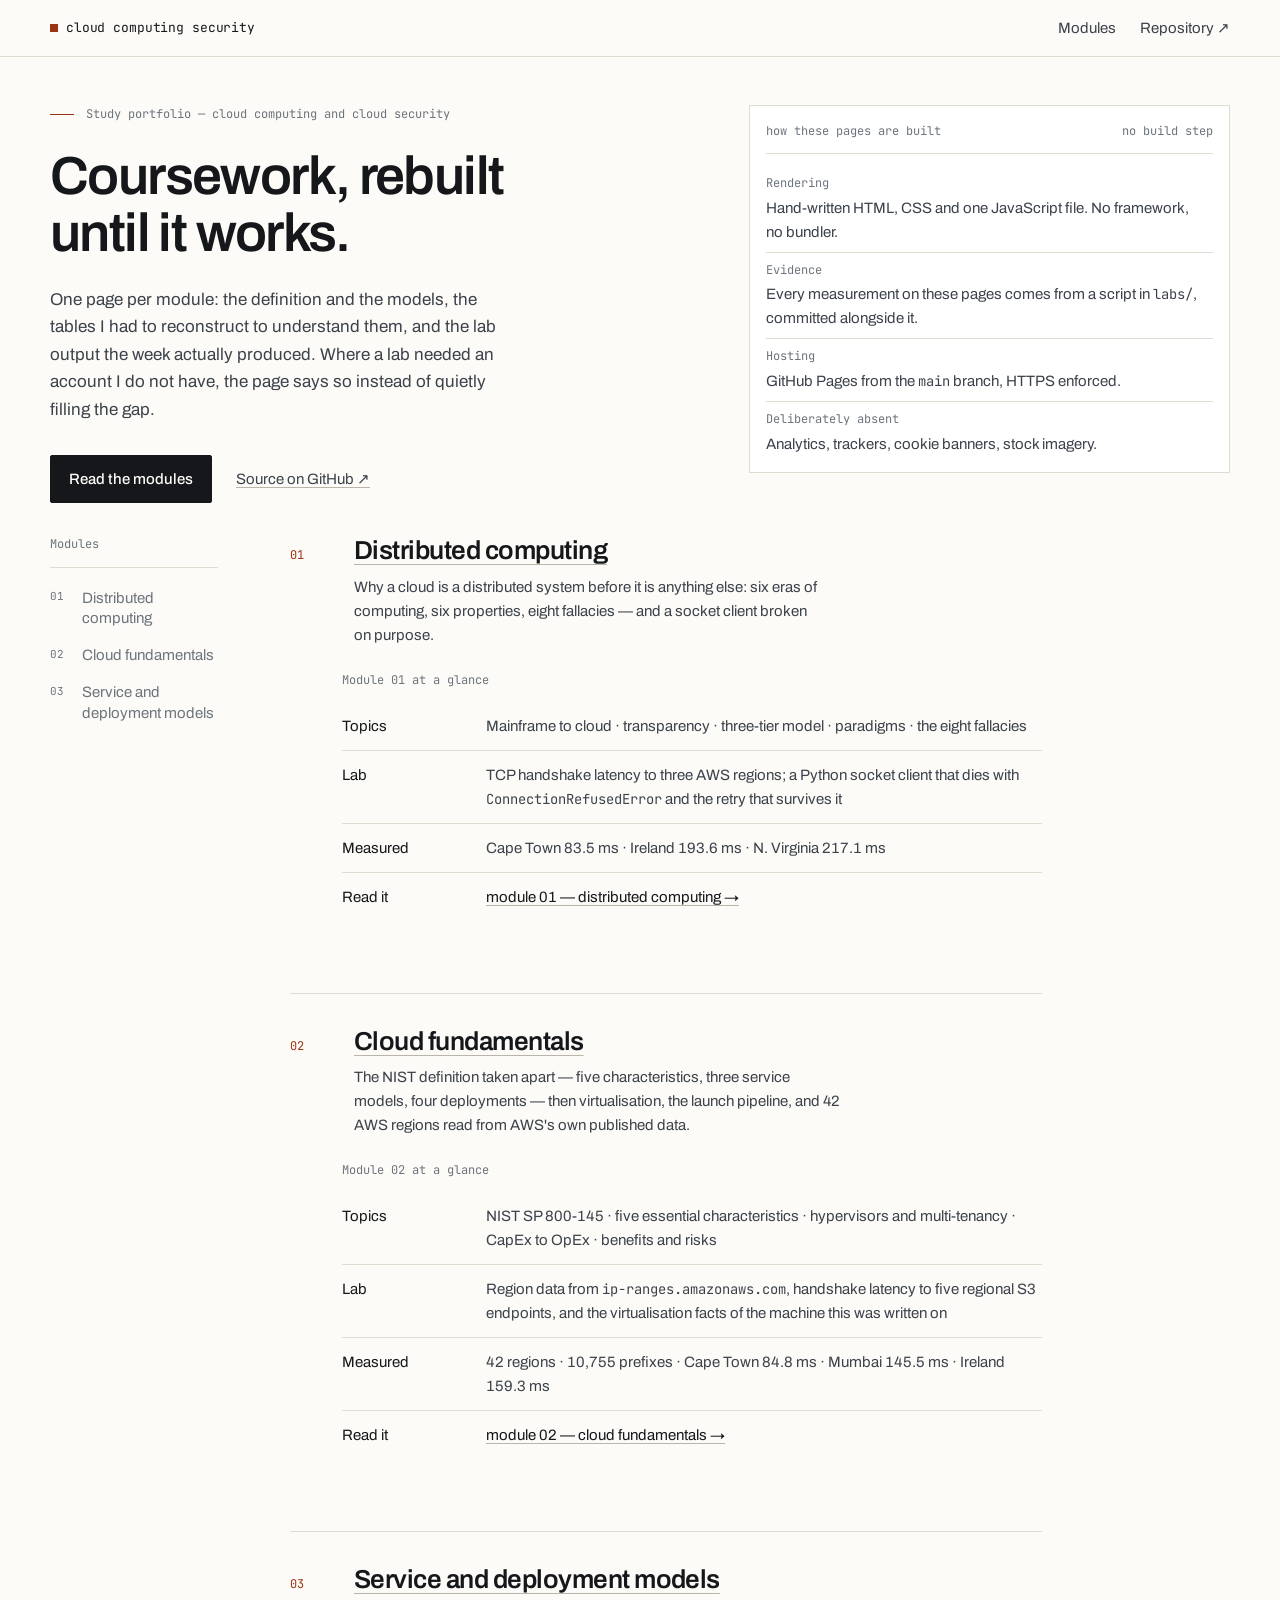
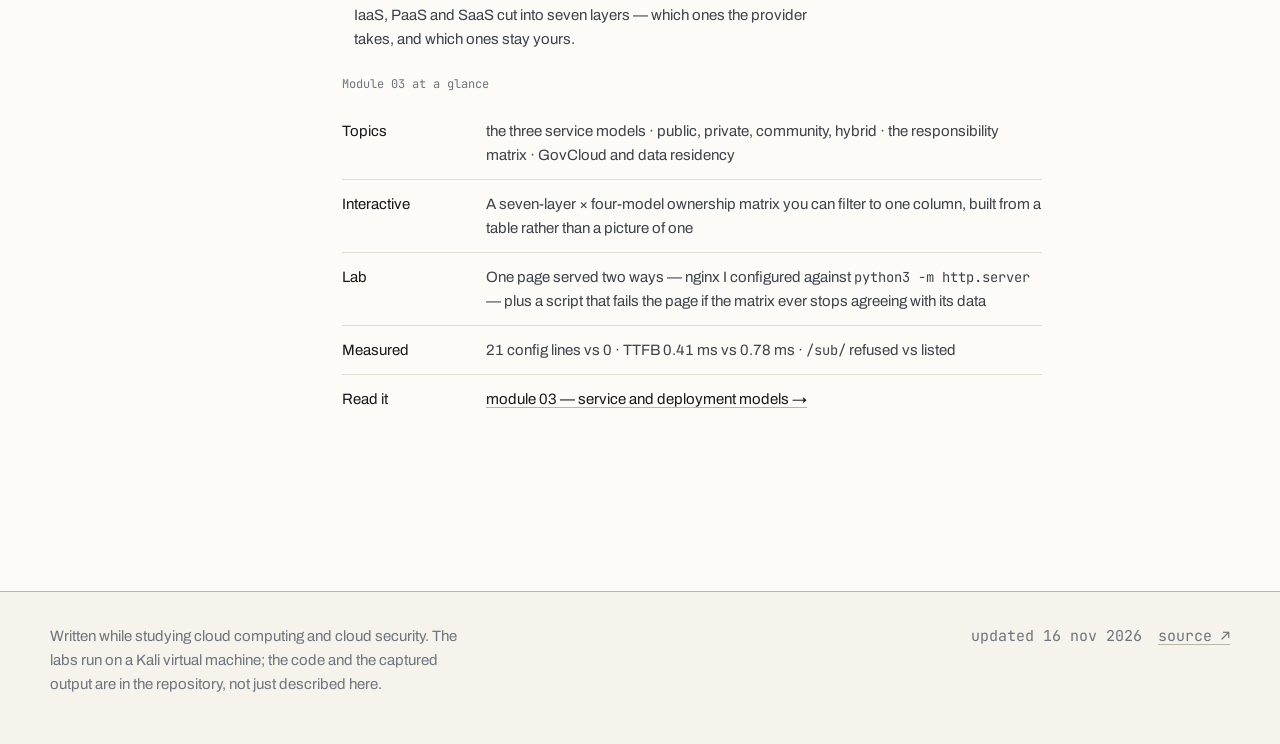
==== commit a1b663b7: "Add module 03 on service and deployment models The week is really about where the responsibility lin" ====
--- a/index.html
+++ b/index.html
@@ -139,12 +139,38 @@
         <header class="sec-head">
           <p class="sec-idx">03</p>
           <div>
-            <h2 id="m03-h">Service and deployment models</h2>
-            <p>SaaS, PaaS and IaaS; public, private, community and hybrid. Where the responsibility line actually falls.</p>
+            <h2 id="m03-h"><a href="module-03/index.html">Service and deployment models</a></h2>
+            <p>IaaS, PaaS and SaaS cut into seven layers — which ones the provider takes, and which ones stay yours.</p>
           </div>
         </header>
         <div class="sec-body">
-          <p><span class="status status--planned">planned</span> &nbsp;Part of the same course sequence; this page gets written when the module is covered.</p>
+          <div class="tbl-wrap">
+            <table class="tbl">
+              <caption>Module 03 at a glance</caption>
+              <tbody>
+                <tr>
+                  <td style="width:9rem">Topics</td>
+                  <td>the three service models · public, private, community, hybrid · the responsibility matrix · GovCloud and data residency</td>
+                </tr>
+                <tr>
+                  <td>Interactive</td>
+                  <td>A seven-layer × four-model ownership matrix you can filter to one column, built from a table rather than a picture of one</td>
+                </tr>
+                <tr>
+                  <td>Lab</td>
+                  <td>One page served two ways — nginx I configured against <span class="mono">python3 -m http.server</span> — plus a script that fails the page if the matrix ever stops agreeing with its data</td>
+                </tr>
+                <tr>
+                  <td>Measured</td>
+                  <td>21 config lines vs 0 · TTFB 0.41 ms vs 0.78 ms · <span class="mono">/sub/</span> refused vs listed</td>
+                </tr>
+                <tr>
+                  <td>Read it</td>
+                  <td><a href="module-03/index.html">module 03 — service and deployment models →</a></td>
+                </tr>
+              </tbody>
+            </table>
+          </div>
         </div>
       </section>
 
--- a/assets/css/styles.css
+++ b/assets/css/styles.css
@@ -1259,6 +1259,173 @@
 .pager a:hover { color: var(--accent); }
 .pager span { font-family: var(--mono); font-size: var(--fs-meta); color: var(--ink-3); }
 
+/* ------------------------------------------------------- module 03 pieces */
+
+/* ownership bars: one bar per model, filled segments = provider-managed */
+.ownbars {
+  border: 1px solid var(--rule);
+  background: var(--surface);
+  padding: var(--s4);
+}
+.ownbars__grid {
+  display: grid;
+  grid-template-columns: repeat(4, minmax(0, 1fr));
+  gap: var(--s3);
+  margin-top: var(--s3);
+}
+.ownbar__stack { display: grid; gap: 2px; }
+.seg {
+  display: block;
+  height: 13px;
+  border: 1px solid var(--rule-2);
+  background: transparent;
+}
+.seg--provider { background: var(--ink); border-color: var(--ink); }
+.ownbar__label {
+  display: flex;
+  justify-content: space-between;
+  gap: 0.3rem;
+  font-family: var(--mono);
+  font-size: var(--fs-meta);
+  color: var(--ink-3);
+  margin-top: var(--s2);
+}
+.ownbar__label span { color: var(--ink); }
+.ownbars__cap {
+  display: flex;
+  flex-wrap: wrap;
+  align-items: center;
+  gap: var(--s2) var(--s4);
+  border-top: 1px solid var(--rule);
+  margin-top: var(--s4);
+  padding-top: var(--s3);
+  font-size: var(--fs-meta);
+  color: var(--ink-3);
+}
+.ownbars__cap strong { color: var(--ink-2); font-weight: 500; }
+.legend-swatch {
+  width: 0.6rem;
+  height: 0.6rem;
+  border: 1px solid var(--rule-2);
+  display: inline-block;
+  flex: none;
+}
+.legend-swatch--fill { background: var(--ink); border-color: var(--ink); }
+
+/* the responsibility matrix */
+.stackfig {
+  border: 1px solid var(--rule);
+  background: var(--surface);
+  padding: var(--s4);
+  margin: var(--s5) 0;
+}
+.stack-controls { display: flex; flex-wrap: wrap; gap: var(--s2); margin-bottom: var(--s4); }
+.legend-item { display: inline-flex; align-items: center; gap: 0.4rem; }
+.chip-btn {
+  font: inherit;
+  font-size: var(--fs-small);
+  padding: 0.32rem 0.7rem;
+  background: transparent;
+  border: 1px solid var(--rule-2);
+  border-radius: 2px;
+  color: var(--ink-2);
+  cursor: pointer;
+  transition: background var(--t-fast) var(--ease), color var(--t-fast) var(--ease), border-color var(--t-fast) var(--ease);
+}
+.chip-btn:hover { border-color: var(--ink); color: var(--ink); }
+.chip-btn[aria-pressed="true"] { background: var(--ink); color: var(--paper); border-color: var(--ink); }
+
+.stack { width: 100%; border-collapse: collapse; font-size: var(--fs-small); }
+.stack thead th {
+  font-family: var(--mono);
+  font-size: var(--fs-meta);
+  font-weight: 400;
+  color: var(--ink-3);
+  text-align: center;
+  padding: 0 0 var(--s3);
+  border-bottom: 1px solid var(--rule-2);
+}
+.stack thead th:first-child { text-align: left; }
+.stack tbody th {
+  text-align: left;
+  font-weight: 500;
+  white-space: nowrap;
+  padding: var(--s2) var(--s3) var(--s2) 0;
+  border-bottom: 1px solid var(--rule);
+}
+.stack td { text-align: center; padding: var(--s2) 0; border-bottom: 1px solid var(--rule); }
+.own { display: inline-block; width: 0.7rem; height: 0.7rem; border: 1px solid var(--ink-3); }
+.own--provider { background: var(--ink); border-color: var(--ink); }
+
+.stack-legend {
+  display: flex;
+  gap: var(--s4);
+  flex-wrap: wrap;
+  font-size: var(--fs-meta);
+  color: var(--ink-3);
+  margin-top: var(--s3);
+}
+.stack-summary {
+  border-top: 1px solid var(--rule);
+  margin-top: var(--s3);
+  padding-top: var(--s3);
+  font-size: var(--fs-small);
+  color: var(--ink-2);
+  min-height: 2.9em;
+}
+
+/* focus one model at a time */
+.stackfig:not([data-focus="none"]) .stack td[data-col],
+.stackfig:not([data-focus="none"]) .stack th[data-col] { opacity: 0.3; }
+.stackfig[data-focus="onprem"] td[data-col="onprem"],
+.stackfig[data-focus="iaas"] td[data-col="iaas"],
+.stackfig[data-focus="paas"] td[data-col="paas"],
+.stackfig[data-focus="saas"] td[data-col="saas"] { opacity: 1; background: var(--accent-soft); }
+.stackfig[data-focus="onprem"] th[data-col="onprem"],
+.stackfig[data-focus="iaas"] th[data-col="iaas"],
+.stackfig[data-focus="paas"] th[data-col="paas"],
+.stackfig[data-focus="saas"] th[data-col="saas"] { opacity: 1; color: var(--accent); }
+
+/* per-model spec sheets */
+.modelspec { border-top: 1px solid var(--rule-2); margin-top: var(--s5); }
+.modelspec__row {
+  display: grid;
+  grid-template-columns: 4.5rem minmax(0, 1fr);
+  gap: var(--s4);
+  padding: var(--s4) 0;
+  border-bottom: 1px solid var(--rule);
+}
+.modelspec__label {
+  font-family: var(--mono);
+  font-size: var(--fs-meta);
+  color: var(--accent);
+  padding-top: 0.3em;
+}
+.modelspec h3 { font-size: 1rem; font-weight: 600; margin-bottom: var(--s2); }
+.modelspec .factlist > div { padding: var(--s1) 0; }
+
+/* neutral two-column lists */
+.split { display: grid; grid-template-columns: 1fr 1fr; gap: var(--s6); margin-top: var(--s5); }
+.split h3 {
+  font-size: 1rem;
+  padding-bottom: var(--s2);
+  border-bottom: 1px solid var(--rule-2);
+  margin-bottom: var(--s2);
+}
+.split ul { list-style: none; padding: 0; margin: 0; }
+.split li {
+  padding: var(--s2) 0;
+  border-bottom: 1px solid var(--rule);
+  font-size: var(--fs-small);
+  color: var(--ink-2);
+}
+
+@media (max-width: 720px) {
+  .split { grid-template-columns: 1fr; gap: var(--s5); }
+  .modelspec__row { grid-template-columns: 1fr; gap: var(--s1); }
+  .ownbars__grid { gap: var(--s2); }
+}
+
 /* --------------------------------------------------------------------- print */
 
 @media print {
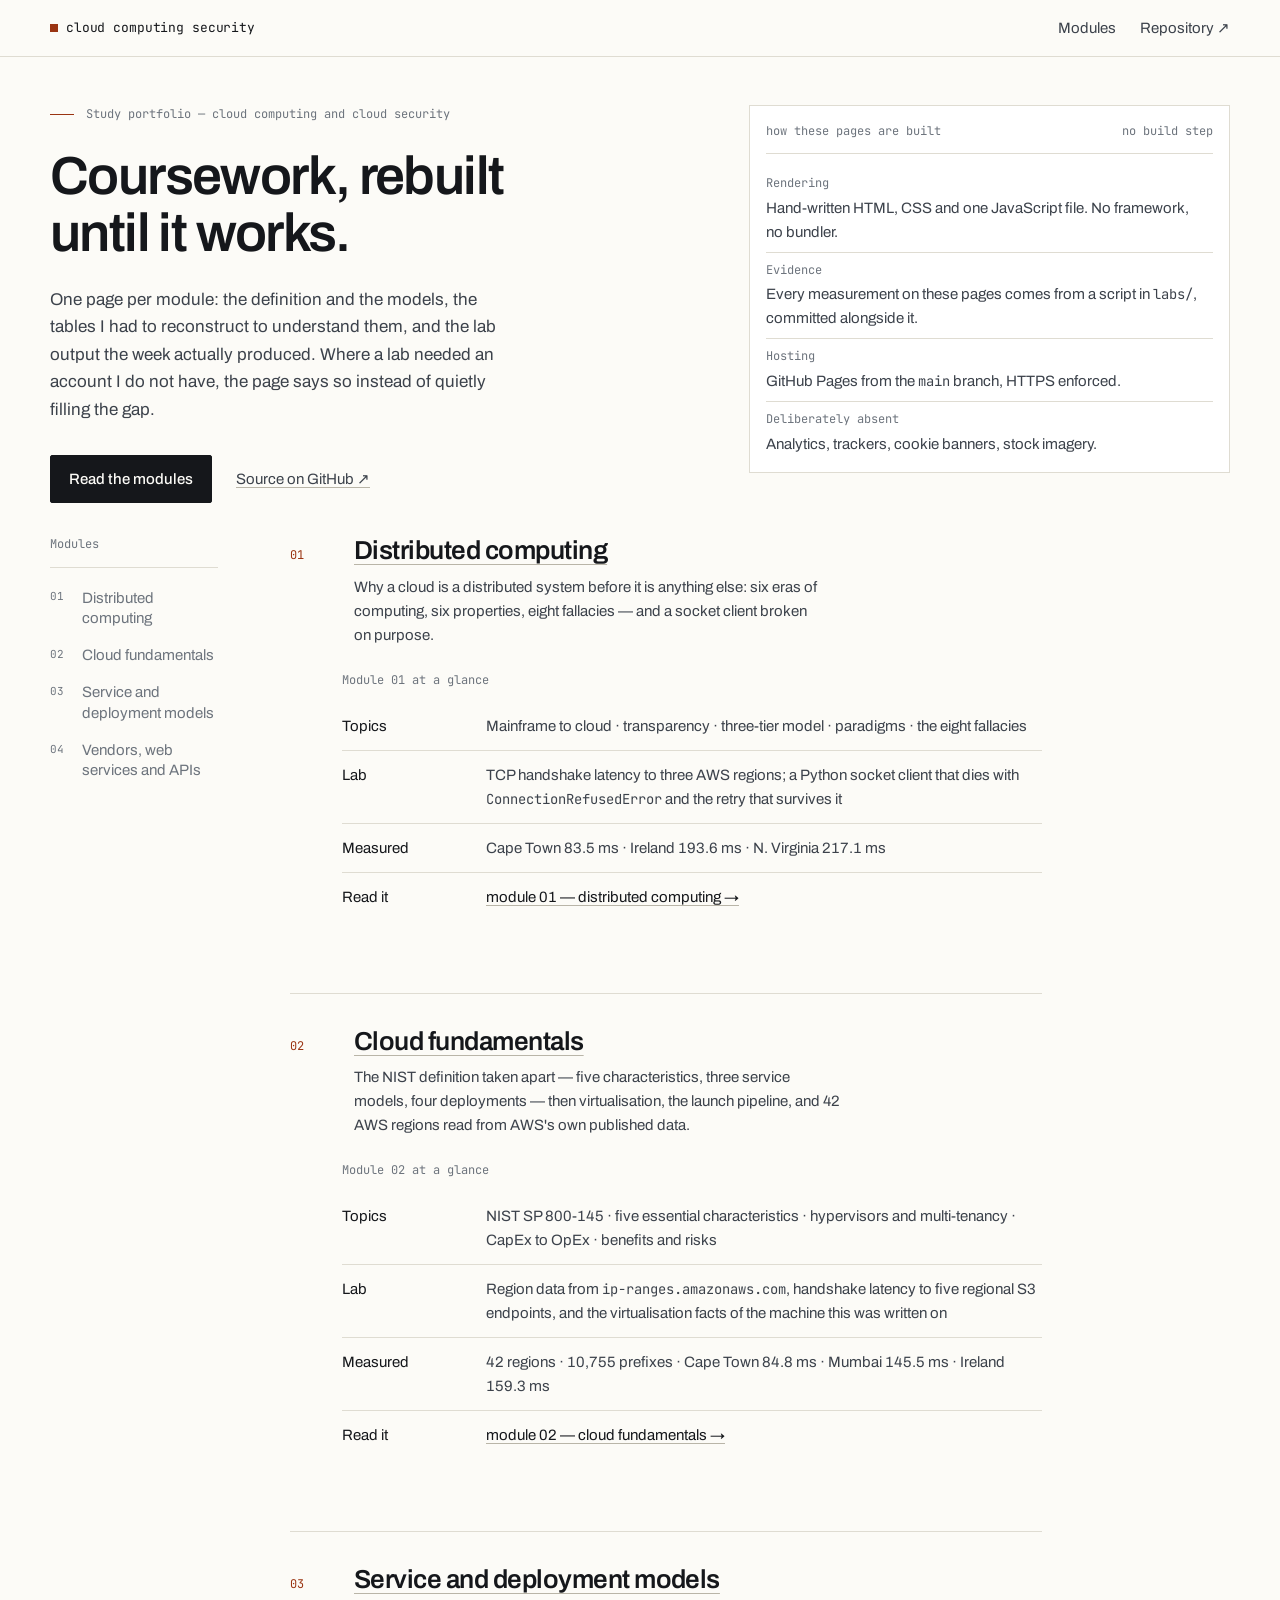
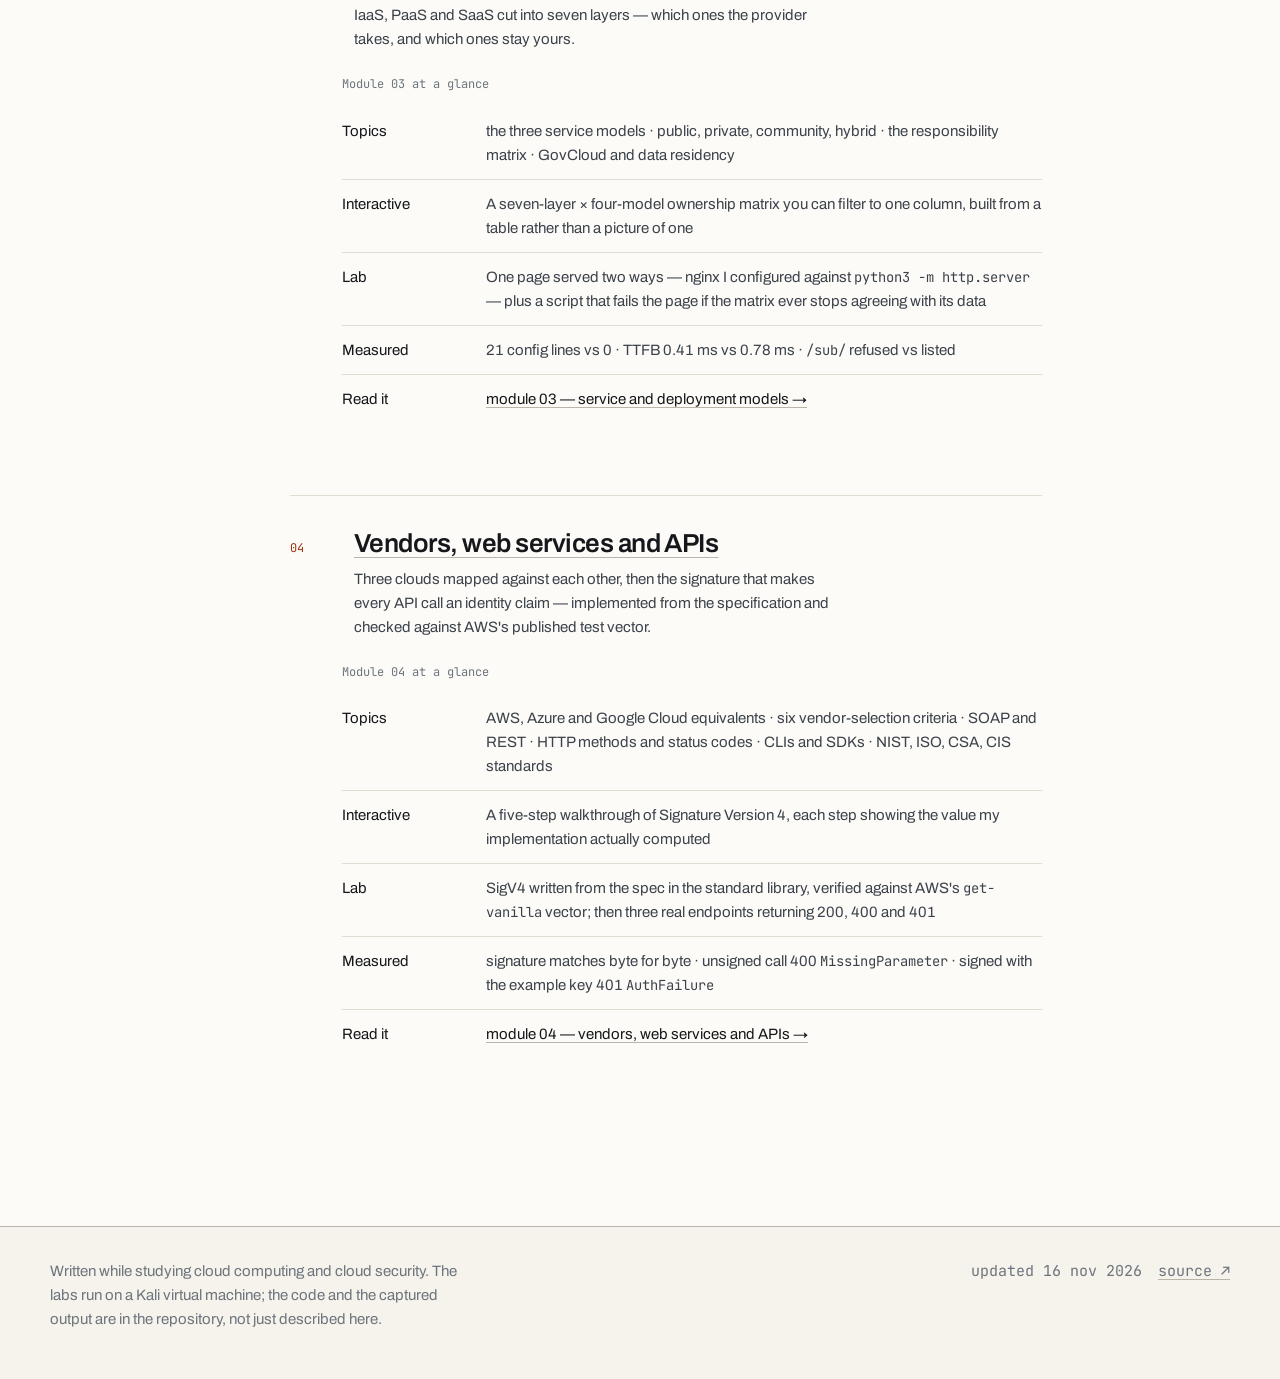
==== commit ad535396: "Add module 04 on vendors, web services and APIs, with SigV4 written from the spec The module's claim" ====
--- a/index.html
+++ b/index.html
@@ -60,6 +60,7 @@
         <li><a href="#m01"><span>01</span>Distributed computing</a></li>
         <li><a href="#m02"><span>02</span>Cloud fundamentals</a></li>
         <li><a href="#m03"><span>03</span>Service and deployment models</a></li>
+        <li><a href="#m04"><span>04</span>Vendors, web services and APIs</a></li>
       </ol>
     </aside>
 
@@ -167,6 +168,45 @@
                 <tr>
                   <td>Read it</td>
                   <td><a href="module-03/index.html">module 03 — service and deployment models →</a></td>
+                </tr>
+              </tbody>
+            </table>
+          </div>
+        </div>
+      </section>
+
+      <section class="sec" id="m04" aria-labelledby="m04-h">
+        <header class="sec-head">
+          <p class="sec-idx">04</p>
+          <div>
+            <h2 id="m04-h"><a href="module-04/index.html">Vendors, web services and APIs</a></h2>
+            <p>Three clouds mapped against each other, then the signature that makes every API call an identity claim — implemented from the specification and checked against AWS's published test vector.</p>
+          </div>
+        </header>
+        <div class="sec-body">
+          <div class="tbl-wrap">
+            <table class="tbl">
+              <caption>Module 04 at a glance</caption>
+              <tbody>
+                <tr>
+                  <td style="width:9rem">Topics</td>
+                  <td>AWS, Azure and Google Cloud equivalents · six vendor-selection criteria · SOAP and REST · HTTP methods and status codes · CLIs and SDKs · NIST, ISO, CSA, CIS standards</td>
+                </tr>
+                <tr>
+                  <td>Interactive</td>
+                  <td>A five-step walkthrough of Signature Version 4, each step showing the value my implementation actually computed</td>
+                </tr>
+                <tr>
+                  <td>Lab</td>
+                  <td>SigV4 written from the spec in the standard library, verified against AWS's <span class="mono">get-vanilla</span> vector; then three real endpoints returning 200, 400 and 401</td>
+                </tr>
+                <tr>
+                  <td>Measured</td>
+                  <td>signature matches byte for byte · unsigned call 400 <span class="mono">MissingParameter</span> · signed with the example key 401 <span class="mono">AuthFailure</span></td>
+                </tr>
+                <tr>
+                  <td>Read it</td>
+                  <td><a href="module-04/index.html">module 04 — vendors, web services and APIs →</a></td>
                 </tr>
               </tbody>
             </table>
--- a/assets/css/styles.css
+++ b/assets/css/styles.css
@@ -1420,6 +1420,30 @@
   color: var(--ink-2);
 }
 
+/* signing stepper (module 04) */
+.step { margin-top: var(--s3); }
+.step__label {
+  font-family: var(--mono);
+  font-size: var(--fs-meta);
+  color: var(--accent);
+  margin-bottom: var(--s2);
+}
+.step pre {
+  font-family: var(--mono);
+  font-size: var(--fs-meta);
+  line-height: 1.65;
+  background: var(--paper-2);
+  border: 1px solid var(--rule);
+  padding: var(--s3);
+  overflow-x: auto;
+  color: var(--ink-2);
+}
+.step p:not(.step__label) {
+  margin-top: var(--s2);
+  font-size: var(--fs-small);
+  color: var(--ink-2);
+}
+
 @media (max-width: 720px) {
   .split { grid-template-columns: 1fr; gap: var(--s5); }
   .modelspec__row { grid-template-columns: 1fr; gap: var(--s1); }
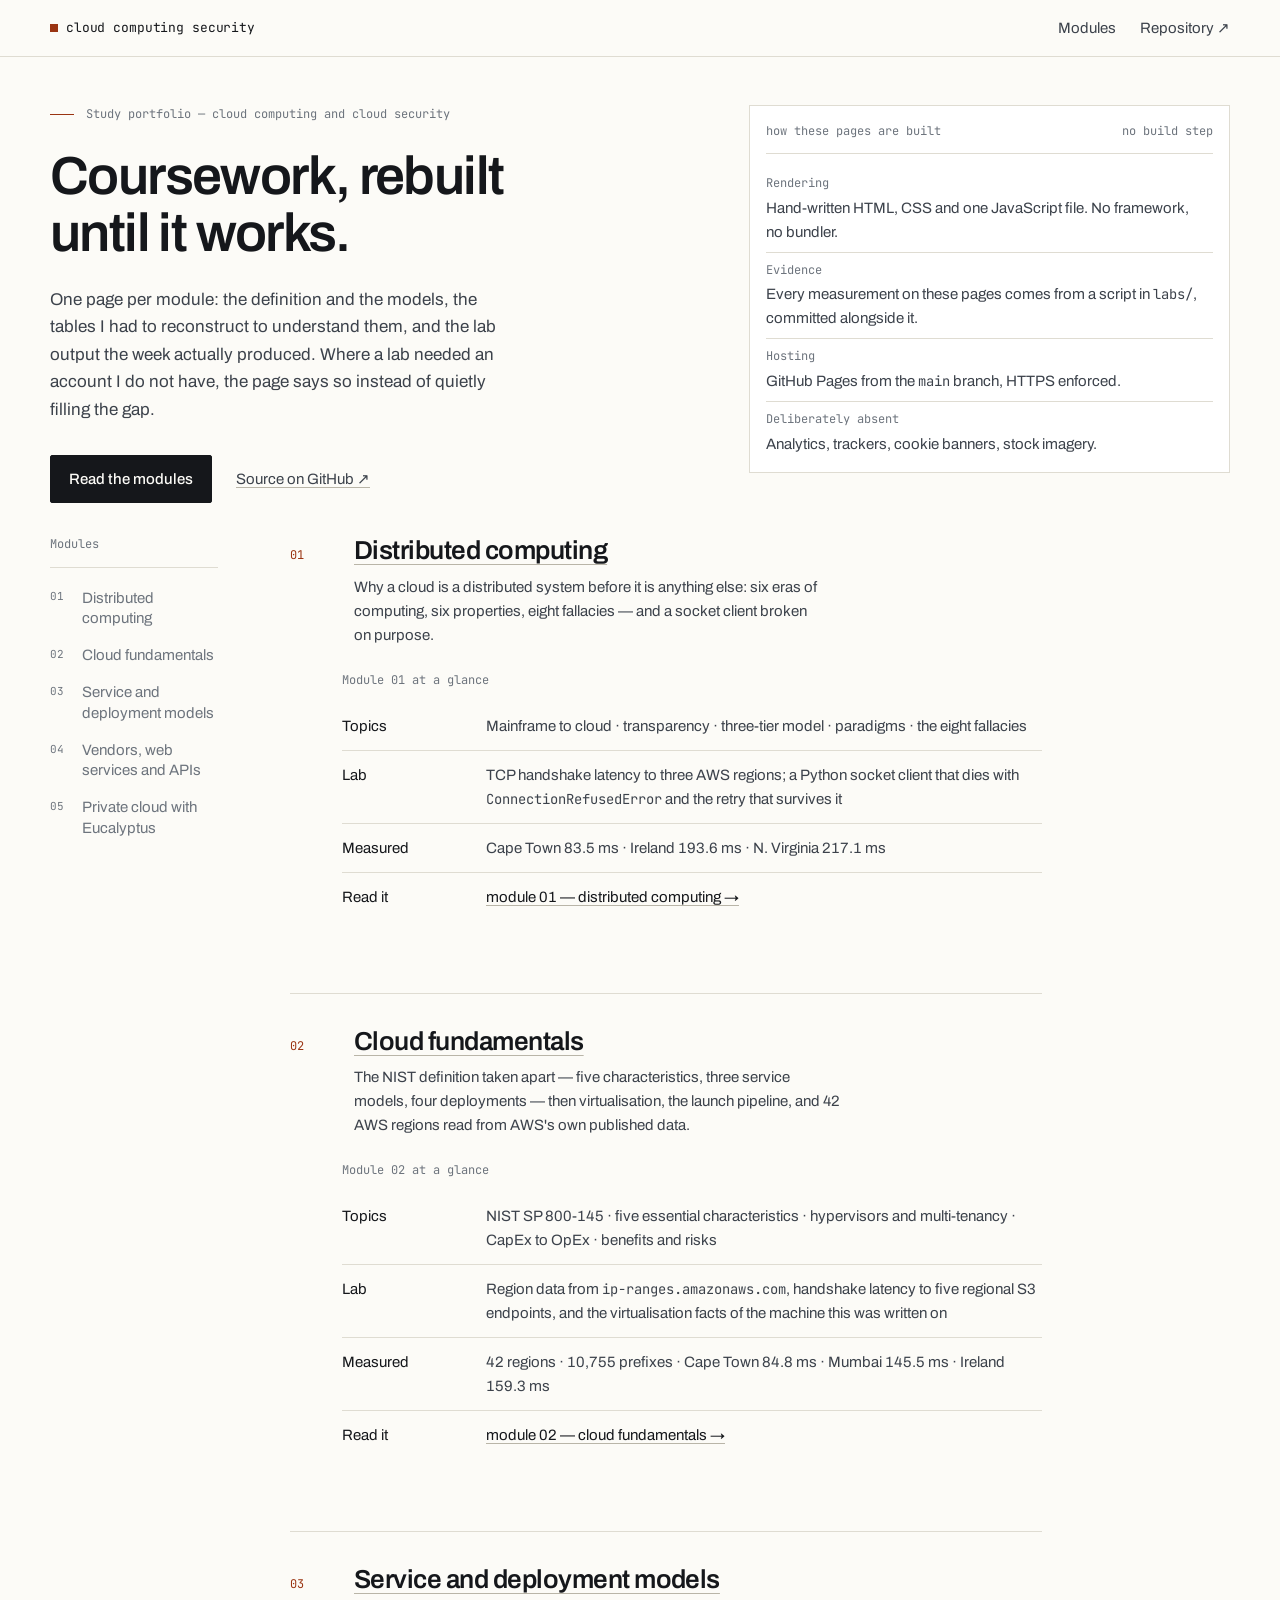
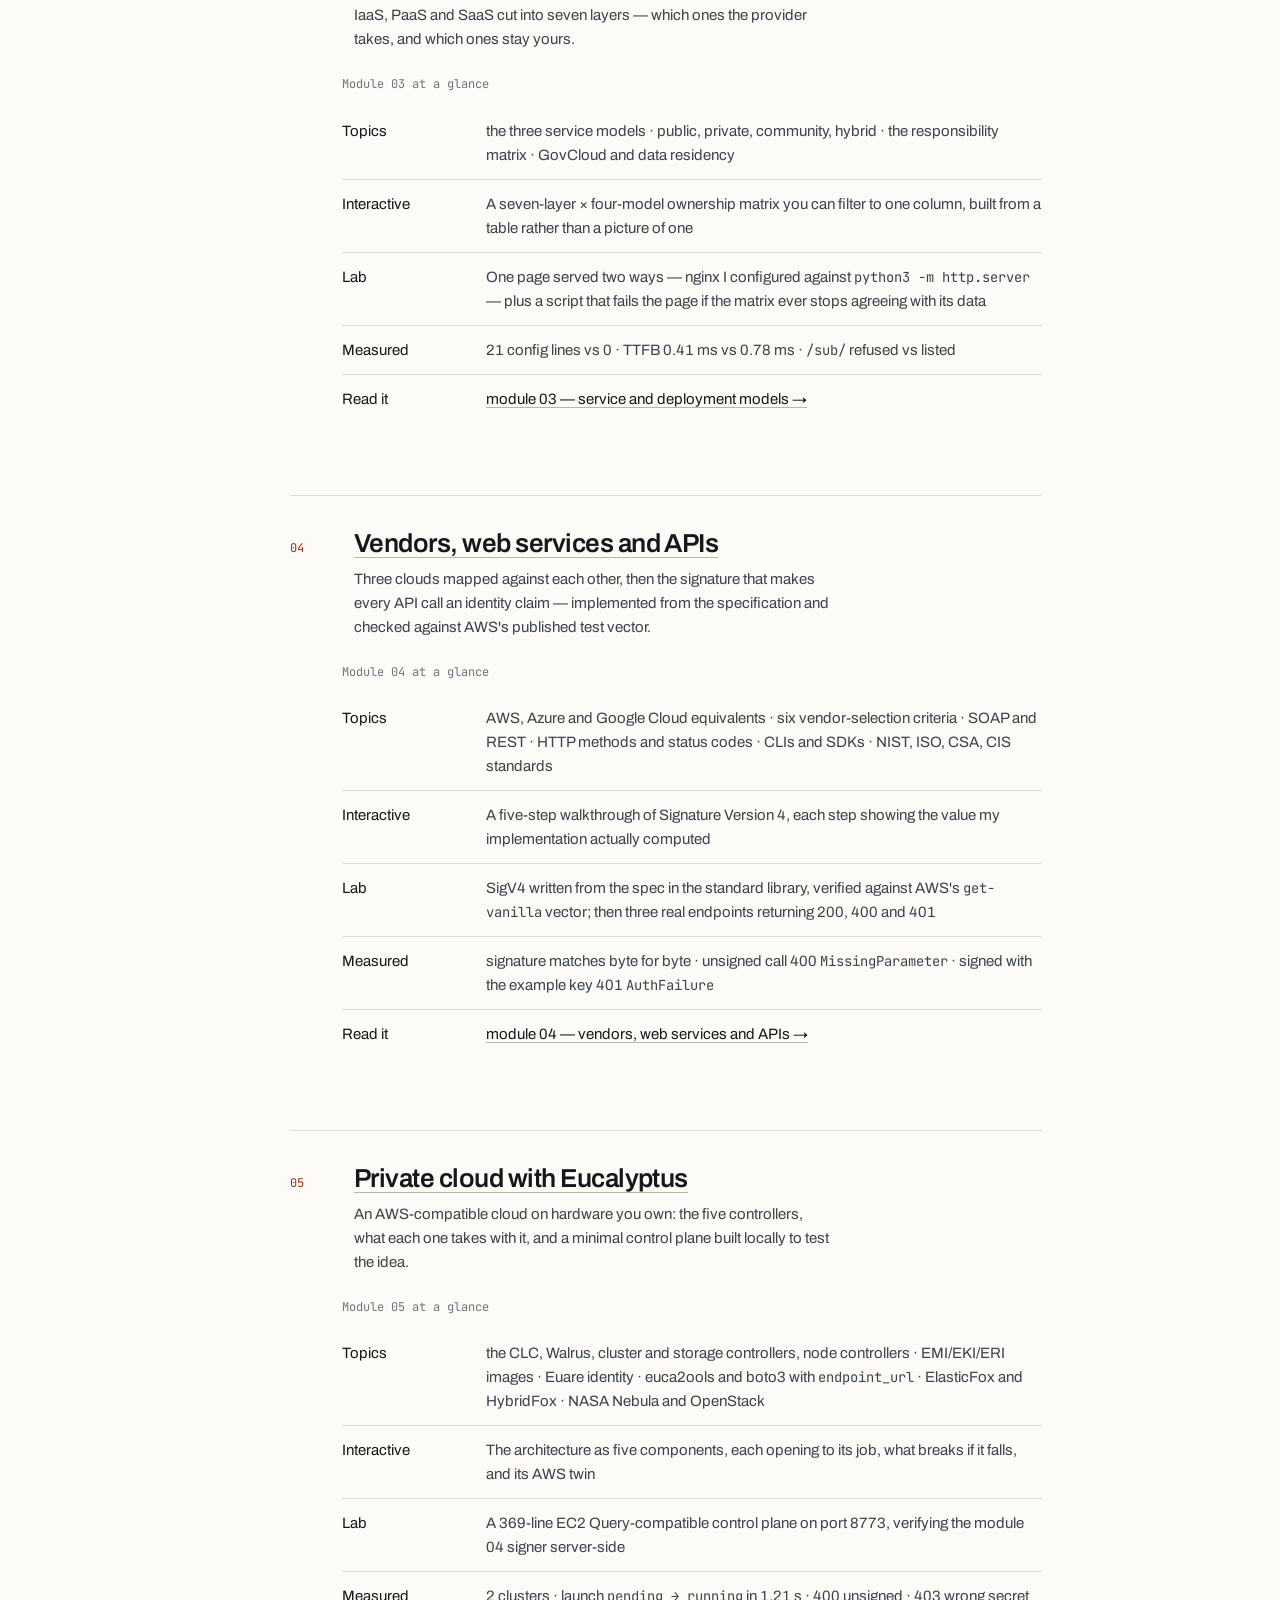
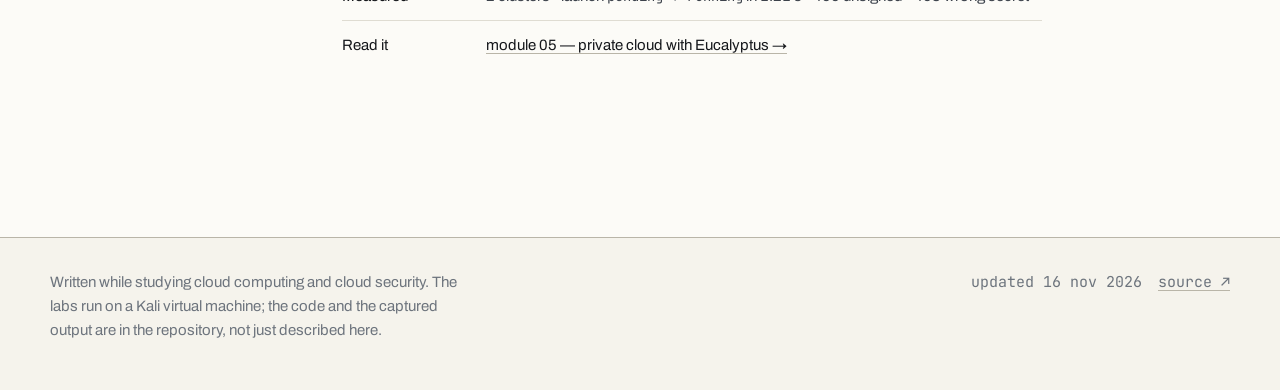
==== commit 7a81ee93: "Add module 05 on private cloud, with a control plane instead of a screenshot Eucalyptus cannot be in" ====
--- a/index.html
+++ b/index.html
@@ -61,6 +61,7 @@
         <li><a href="#m02"><span>02</span>Cloud fundamentals</a></li>
         <li><a href="#m03"><span>03</span>Service and deployment models</a></li>
         <li><a href="#m04"><span>04</span>Vendors, web services and APIs</a></li>
+        <li><a href="#m05"><span>05</span>Private cloud with Eucalyptus</a></li>
       </ol>
     </aside>
 
@@ -207,6 +208,45 @@
                 <tr>
                   <td>Read it</td>
                   <td><a href="module-04/index.html">module 04 — vendors, web services and APIs →</a></td>
+                </tr>
+              </tbody>
+            </table>
+          </div>
+        </div>
+      </section>
+
+      <section class="sec" id="m05" aria-labelledby="m05-h">
+        <header class="sec-head">
+          <p class="sec-idx">05</p>
+          <div>
+            <h2 id="m05-h"><a href="module-05/index.html">Private cloud with Eucalyptus</a></h2>
+            <p>An AWS-compatible cloud on hardware you own: the five controllers, what each one takes with it, and a minimal control plane built locally to test the idea.</p>
+          </div>
+        </header>
+        <div class="sec-body">
+          <div class="tbl-wrap">
+            <table class="tbl">
+              <caption>Module 05 at a glance</caption>
+              <tbody>
+                <tr>
+                  <td style="width:9rem">Topics</td>
+                  <td>the CLC, Walrus, cluster and storage controllers, node controllers · EMI/EKI/ERI images · Euare identity · euca2ools and boto3 with <span class="mono">endpoint_url</span> · ElasticFox and HybridFox · NASA Nebula and OpenStack</td>
+                </tr>
+                <tr>
+                  <td>Interactive</td>
+                  <td>The architecture as five components, each opening to its job, what breaks if it falls, and its AWS twin</td>
+                </tr>
+                <tr>
+                  <td>Lab</td>
+                  <td>A 369-line EC2 Query-compatible control plane on port 8773, verifying the module 04 signer server-side</td>
+                </tr>
+                <tr>
+                  <td>Measured</td>
+                  <td>2 clusters · launch <span class="mono">pending → running</span> in 1.21 s · 400 unsigned · 403 wrong secret</td>
+                </tr>
+                <tr>
+                  <td>Read it</td>
+                  <td><a href="module-05/index.html">module 05 — private cloud with Eucalyptus →</a></td>
                 </tr>
               </tbody>
             </table>
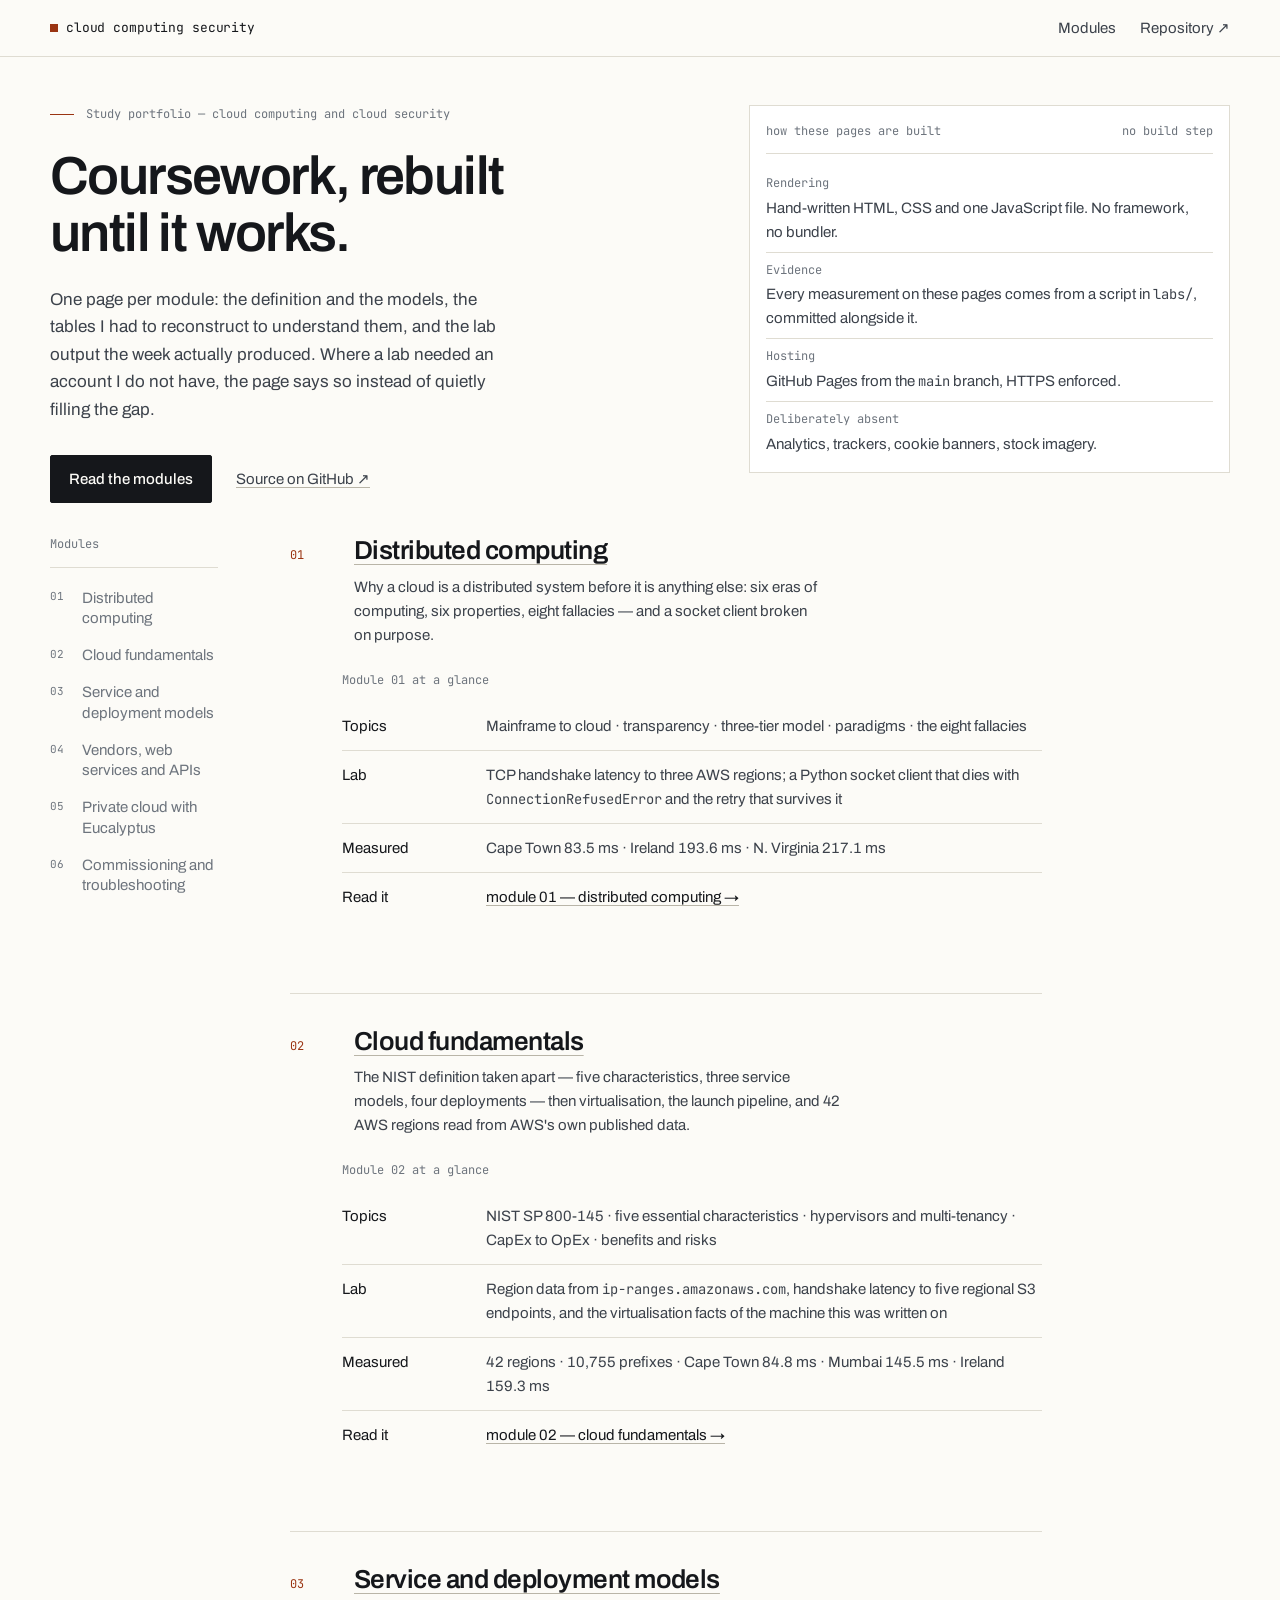
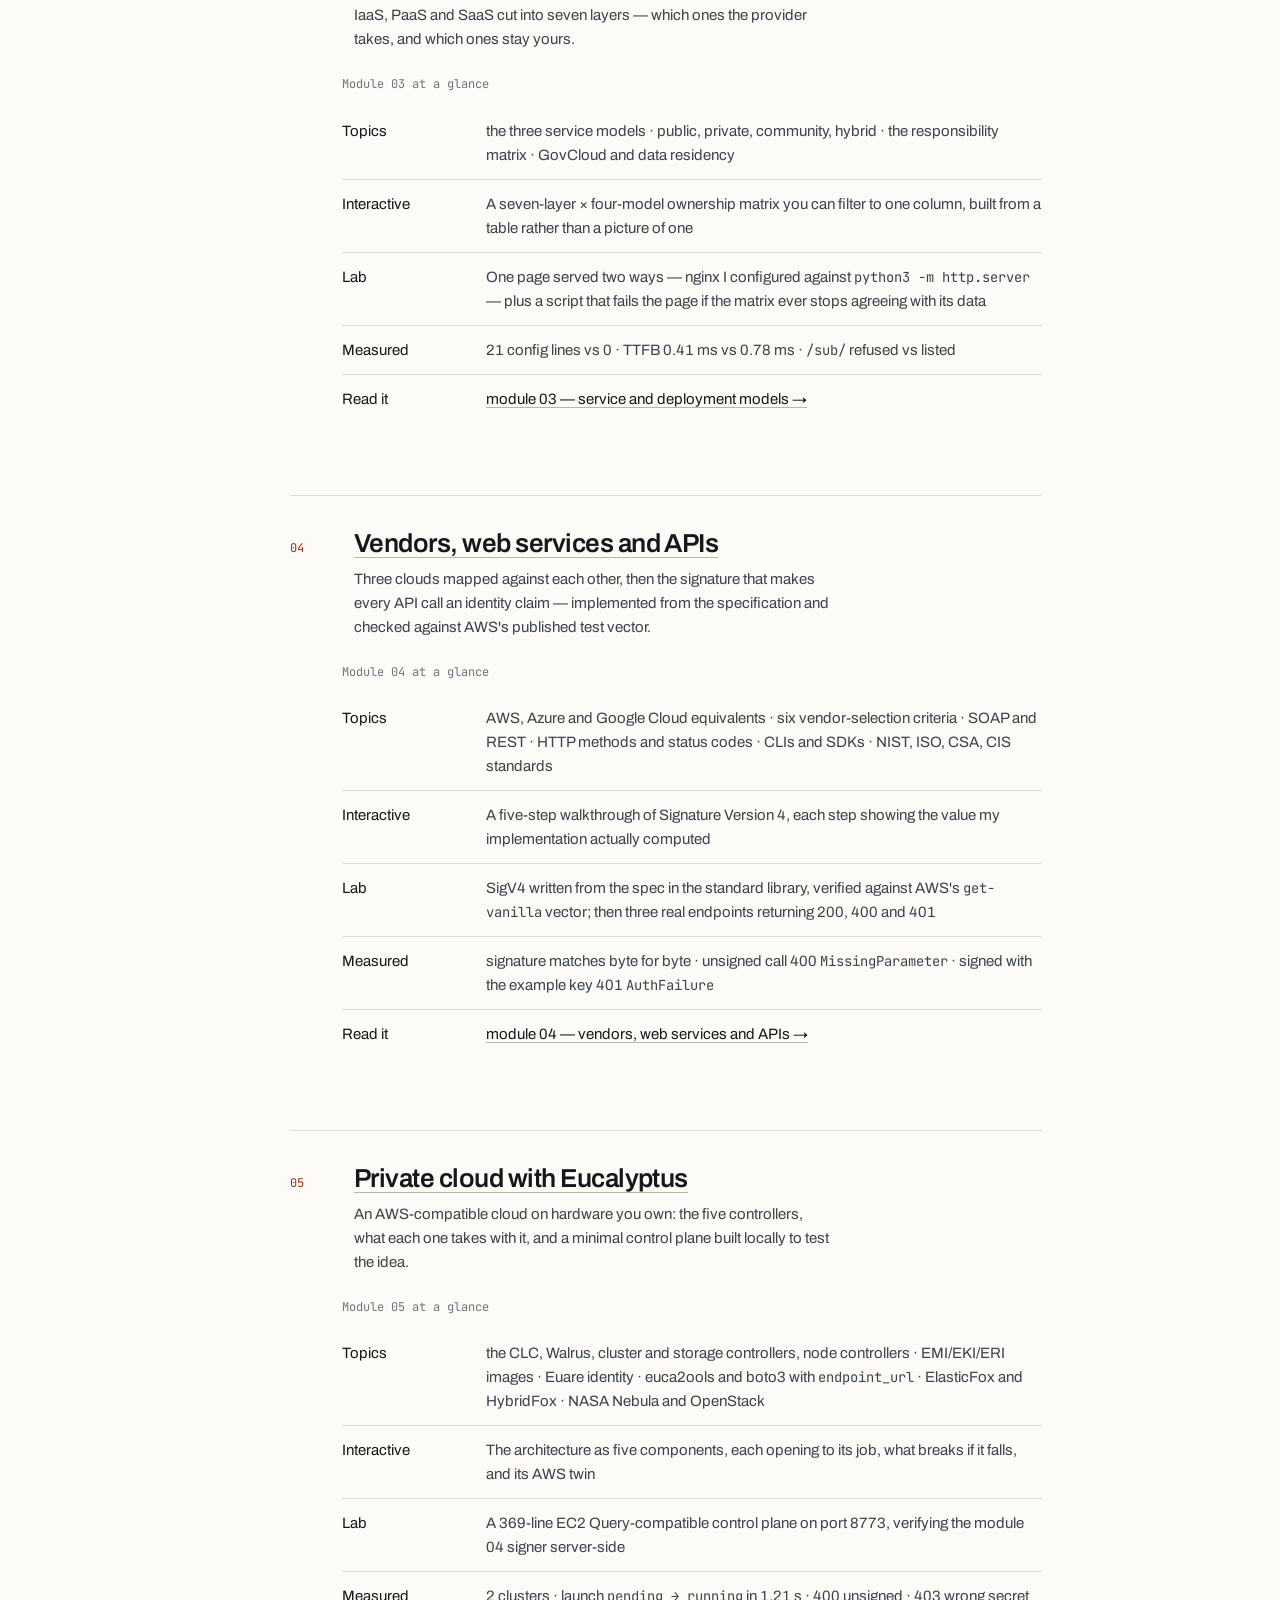
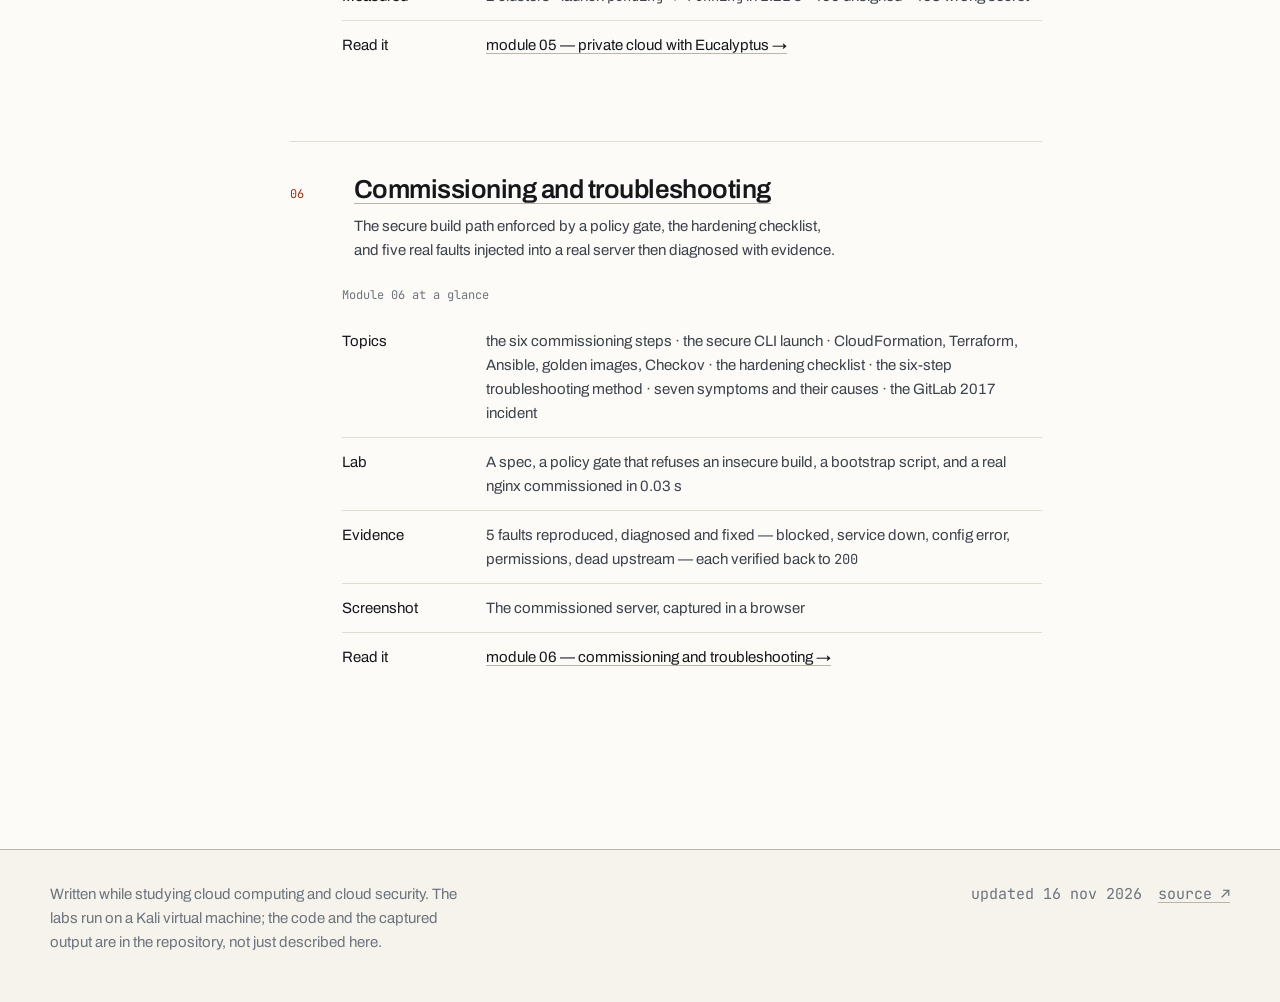
==== commit 03f1d9e2: "Add module 06: a spec-driven commissioning pipeline and a five-fault lab The build path is a spec, a" ====
--- a/index.html
+++ b/index.html
@@ -62,6 +62,7 @@
         <li><a href="#m03"><span>03</span>Service and deployment models</a></li>
         <li><a href="#m04"><span>04</span>Vendors, web services and APIs</a></li>
         <li><a href="#m05"><span>05</span>Private cloud with Eucalyptus</a></li>
+        <li><a href="#m06"><span>06</span>Commissioning and troubleshooting</a></li>
       </ol>
     </aside>
 
@@ -247,6 +248,45 @@
                 <tr>
                   <td>Read it</td>
                   <td><a href="module-05/index.html">module 05 — private cloud with Eucalyptus →</a></td>
+                </tr>
+              </tbody>
+            </table>
+          </div>
+        </div>
+      </section>
+
+      <section class="sec" id="m06" aria-labelledby="m06-h">
+        <header class="sec-head">
+          <p class="sec-idx">06</p>
+          <div>
+            <h2 id="m06-h"><a href="module-06/index.html">Commissioning and troubleshooting</a></h2>
+            <p>The secure build path enforced by a policy gate, the hardening checklist, and five real faults injected into a real server then diagnosed with evidence.</p>
+          </div>
+        </header>
+        <div class="sec-body">
+          <div class="tbl-wrap">
+            <table class="tbl">
+              <caption>Module 06 at a glance</caption>
+              <tbody>
+                <tr>
+                  <td style="width:9rem">Topics</td>
+                  <td>the six commissioning steps · the secure CLI launch · CloudFormation, Terraform, Ansible, golden images, Checkov · the hardening checklist · the six-step troubleshooting method · seven symptoms and their causes · the GitLab 2017 incident</td>
+                </tr>
+                <tr>
+                  <td>Lab</td>
+                  <td>A spec, a policy gate that refuses an insecure build, a bootstrap script, and a real nginx commissioned in 0.03 s</td>
+                </tr>
+                <tr>
+                  <td>Evidence</td>
+                  <td>5 faults reproduced, diagnosed and fixed — blocked, service down, config error, permissions, dead upstream — each verified back to <span class="mono">200</span></td>
+                </tr>
+                <tr>
+                  <td>Screenshot</td>
+                  <td>The commissioned server, captured in a browser</td>
+                </tr>
+                <tr>
+                  <td>Read it</td>
+                  <td><a href="module-06/index.html">module 06 — commissioning and troubleshooting →</a></td>
                 </tr>
               </tbody>
             </table>
--- a/assets/css/styles.css
+++ b/assets/css/styles.css
@@ -1420,6 +1420,26 @@
   color: var(--ink-2);
 }
 
+/* screenshots (module 06) */
+.shot {
+  margin: var(--s5) 0;
+  border: 1px solid var(--rule);
+  background: var(--surface);
+  padding: var(--s3);
+}
+.shot img {
+  display: block;
+  width: 100%;
+  height: auto;
+  border: 1px solid var(--rule);
+}
+.shot figcaption {
+  margin-top: var(--s2);
+  font-size: var(--fs-meta);
+  color: var(--ink-3);
+}
+.code__tag--fail { color: var(--accent); border-color: currentColor; }
+
 /* signing stepper (module 04) */
 .step { margin-top: var(--s3); }
 .step__label {
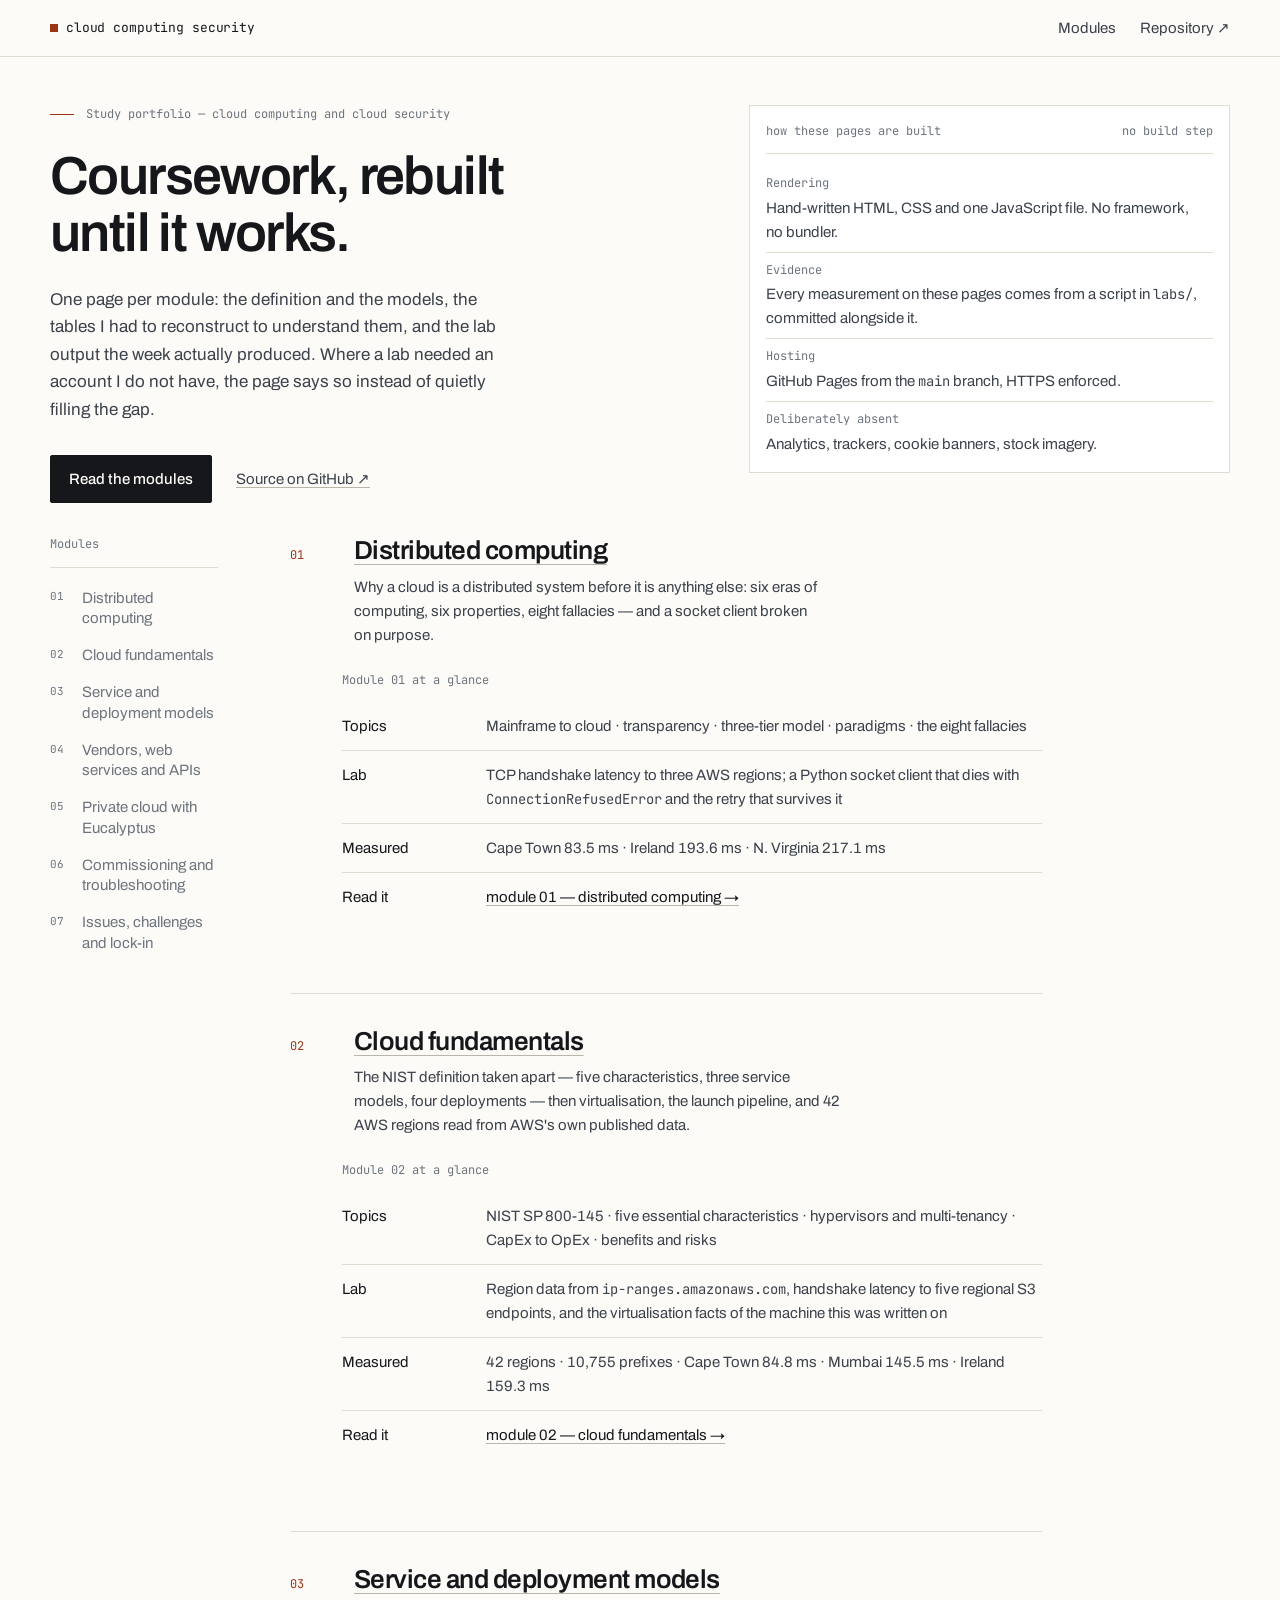
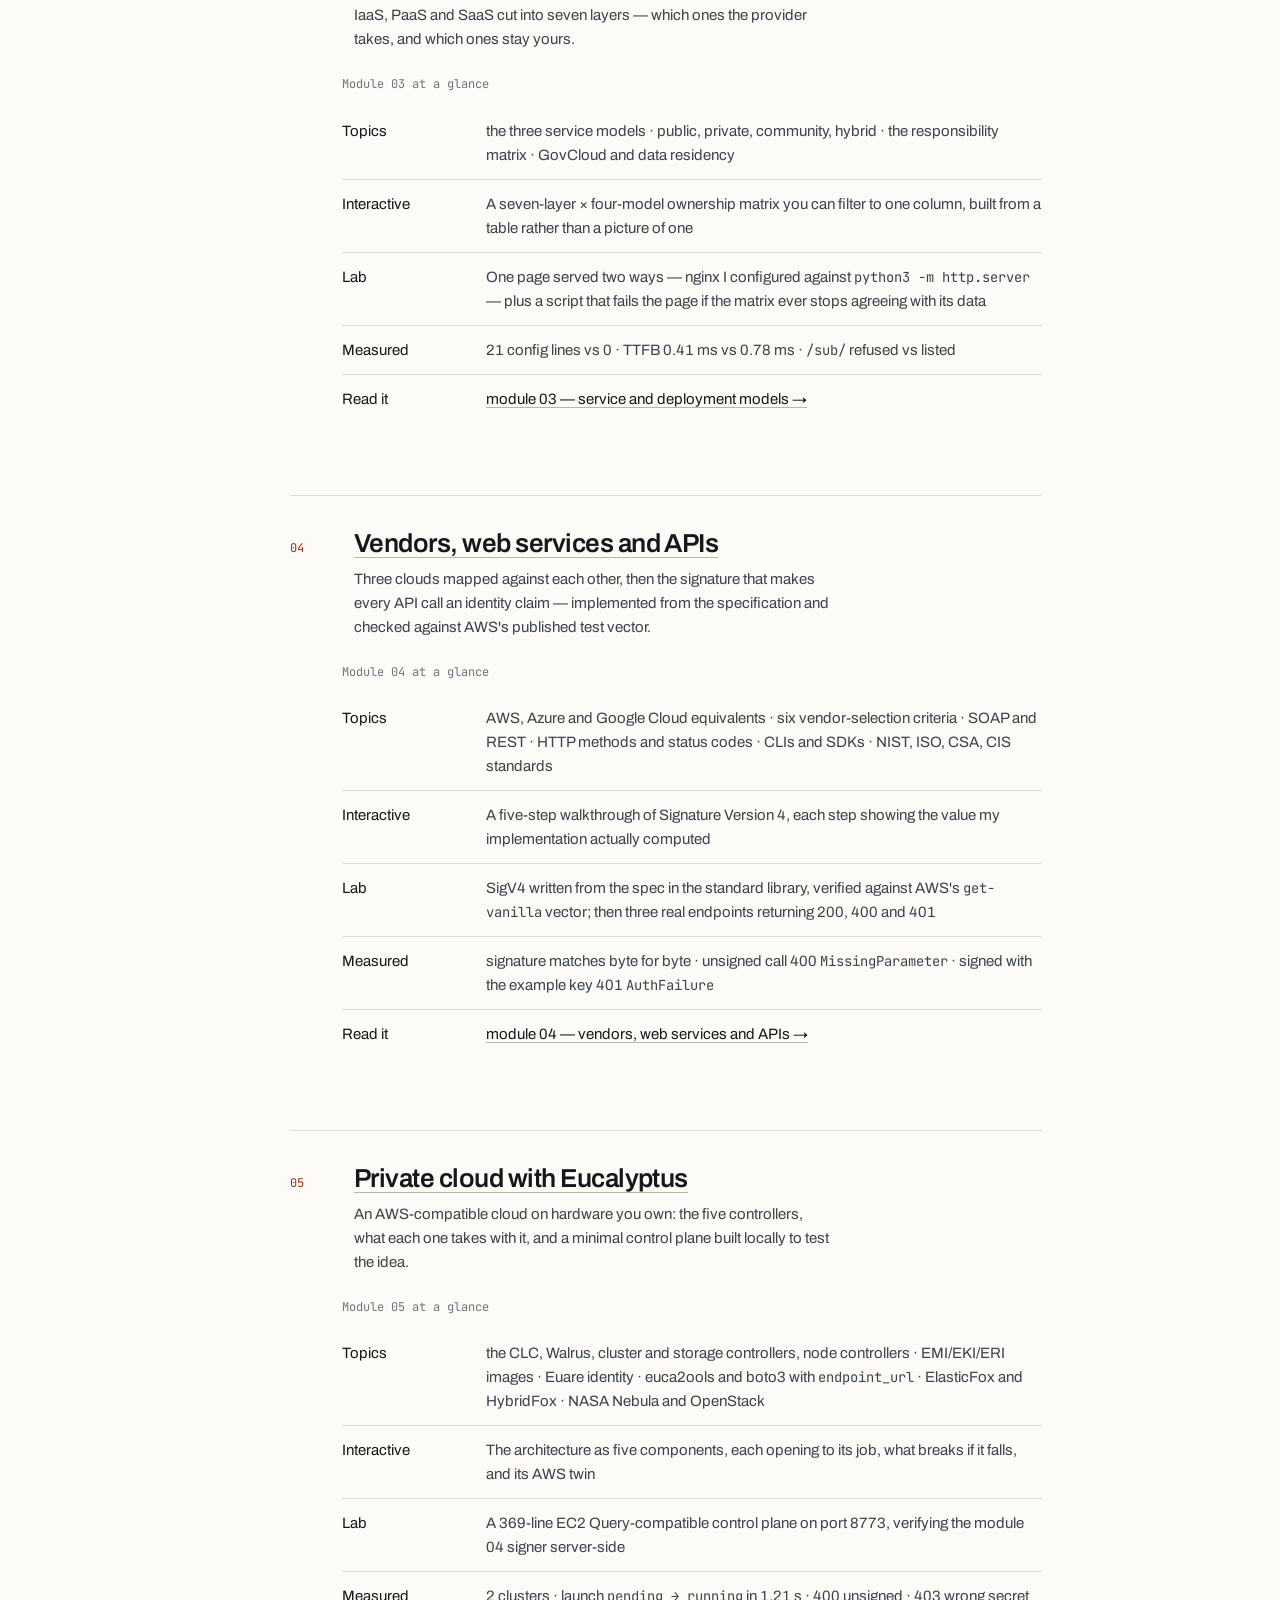
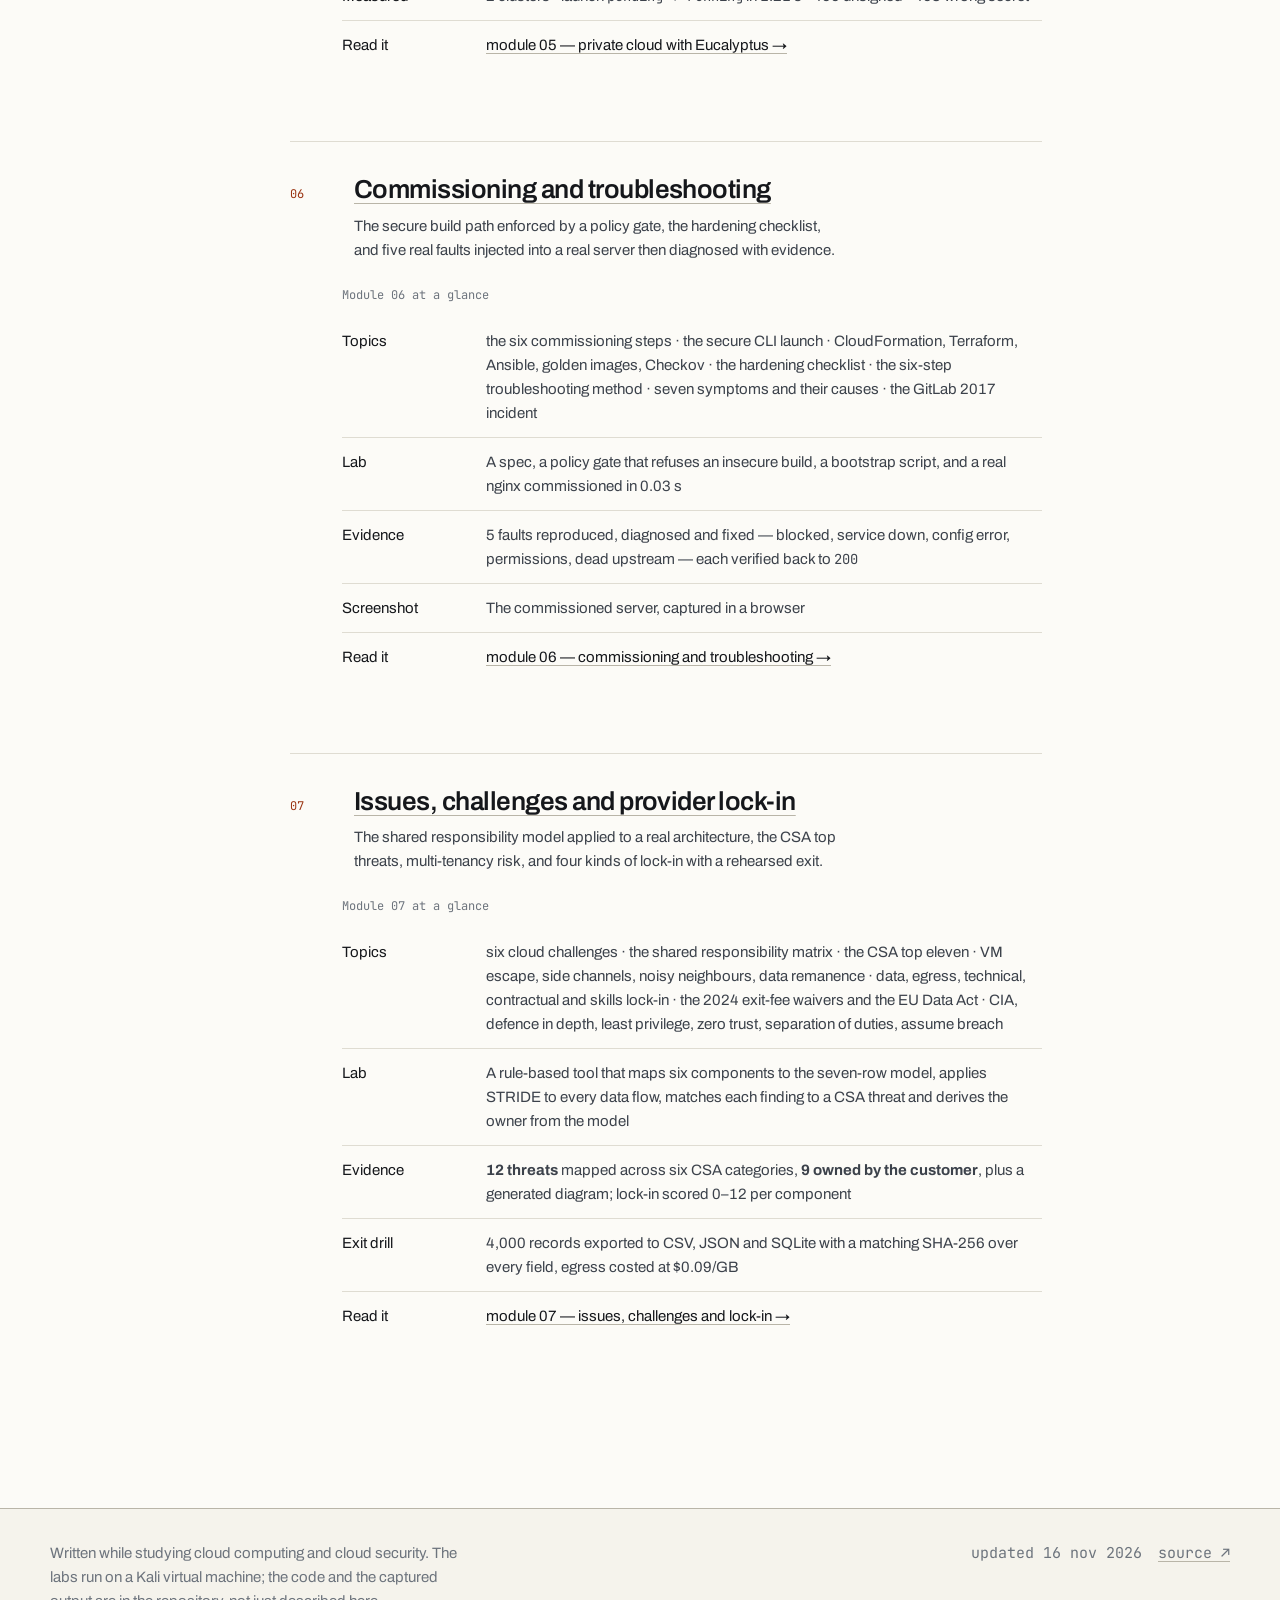
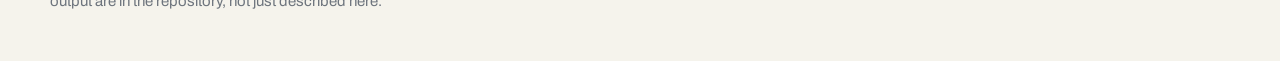
==== commit e43649e2: "Add module 07: the responsibility model computed, and an exit rehearsed responsibility.py encodes th" ====
--- a/index.html
+++ b/index.html
@@ -63,6 +63,7 @@
         <li><a href="#m04"><span>04</span>Vendors, web services and APIs</a></li>
         <li><a href="#m05"><span>05</span>Private cloud with Eucalyptus</a></li>
         <li><a href="#m06"><span>06</span>Commissioning and troubleshooting</a></li>
+        <li><a href="#m07"><span>07</span>Issues, challenges and lock-in</a></li>
       </ol>
     </aside>
 
@@ -287,6 +288,45 @@
                 <tr>
                   <td>Read it</td>
                   <td><a href="module-06/index.html">module 06 — commissioning and troubleshooting →</a></td>
+                </tr>
+              </tbody>
+            </table>
+          </div>
+        </div>
+      </section>
+
+      <section class="sec" id="m07" aria-labelledby="m07-h">
+        <header class="sec-head">
+          <p class="sec-idx">07</p>
+          <div>
+            <h2 id="m07-h"><a href="module-07/index.html">Issues, challenges and provider lock-in</a></h2>
+            <p>The shared responsibility model applied to a real architecture, the CSA top threats, multi-tenancy risk, and four kinds of lock-in with a rehearsed exit.</p>
+          </div>
+        </header>
+        <div class="sec-body">
+          <div class="tbl-wrap">
+            <table class="tbl">
+              <caption>Module 07 at a glance</caption>
+              <tbody>
+                <tr>
+                  <td style="width:9rem">Topics</td>
+                  <td>six cloud challenges · the shared responsibility matrix · the CSA top eleven · VM escape, side channels, noisy neighbours, data remanence · data, egress, technical, contractual and skills lock-in · the 2024 exit-fee waivers and the EU Data Act · CIA, defence in depth, least privilege, zero trust, separation of duties, assume breach</td>
+                </tr>
+                <tr>
+                  <td>Lab</td>
+                  <td>A rule-based tool that maps six components to the seven-row model, applies STRIDE to every data flow, matches each finding to a CSA threat and derives the owner from the model</td>
+                </tr>
+                <tr>
+                  <td>Evidence</td>
+                  <td><b>12 threats</b> mapped across six CSA categories, <b>9 owned by the customer</b>, plus a generated diagram; lock-in scored 0–12 per component</td>
+                </tr>
+                <tr>
+                  <td>Exit drill</td>
+                  <td>4,000 records exported to CSV, JSON and SQLite with a matching SHA-256 over every field, egress costed at $0.09/GB</td>
+                </tr>
+                <tr>
+                  <td>Read it</td>
+                  <td><a href="module-07/index.html">module 07 — issues, challenges and lock-in →</a></td>
                 </tr>
               </tbody>
             </table>
--- a/assets/css/styles.css
+++ b/assets/css/styles.css
@@ -1420,6 +1420,26 @@
   color: var(--ink-2);
 }
 
+/* responsibility verdicts (module 07) */
+.v {
+  display: inline-block;
+  padding: 0.1em 0.5em;
+  border: 1px solid currentColor;
+  font-family: var(--font-mono);
+  font-size: 0.72rem;
+  line-height: 1.5;
+  white-space: nowrap;
+}
+.v--c { color: #1f6f4a; }
+.v--s { color: #b45309; }
+.v--p { color: #334e7d; }
+@media (prefers-color-scheme: dark) {
+  .v--c { color: #6fcf9b; }
+  .v--s { color: #f0b46a; }
+  .v--p { color: #8fb0e8; }
+}
+.tbl--matrix td:nth-child(n + 2) { text-align: left; }
+
 /* screenshots (module 06) */
 .shot {
   margin: var(--s5) 0;
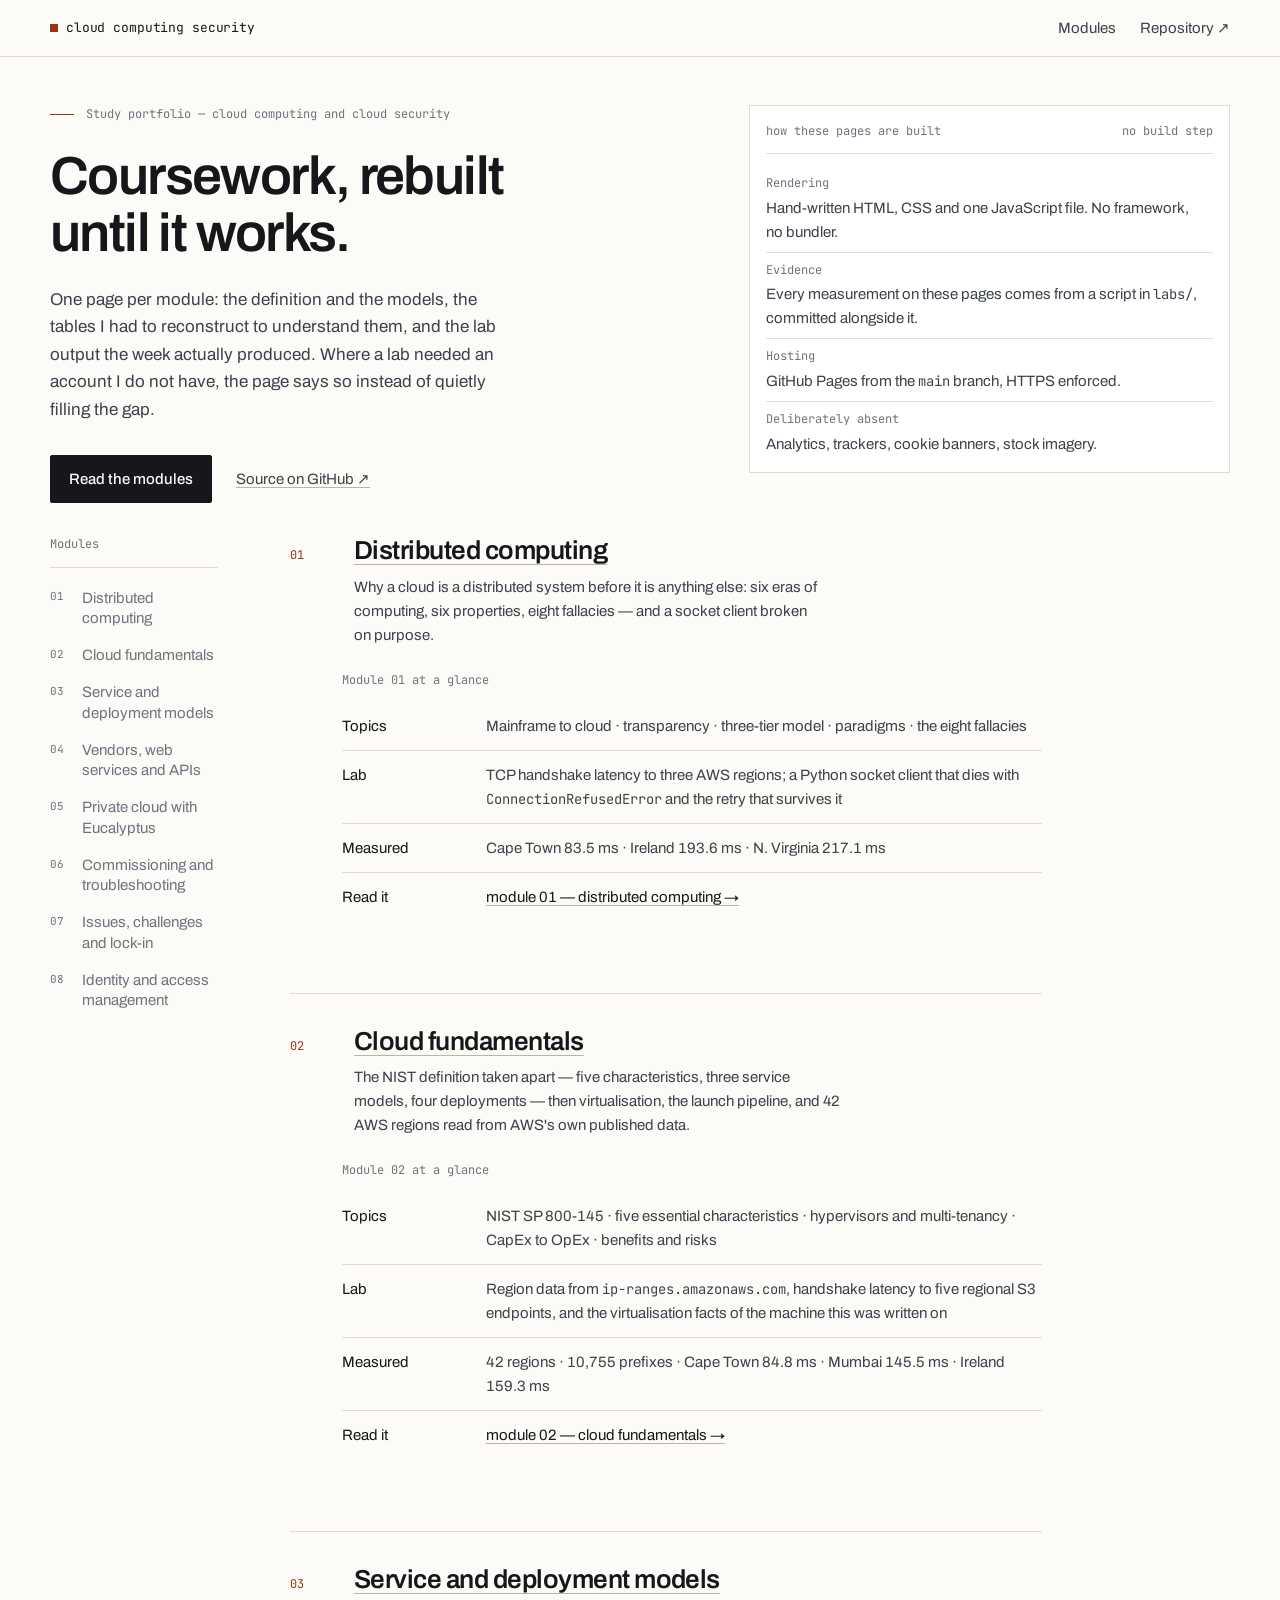
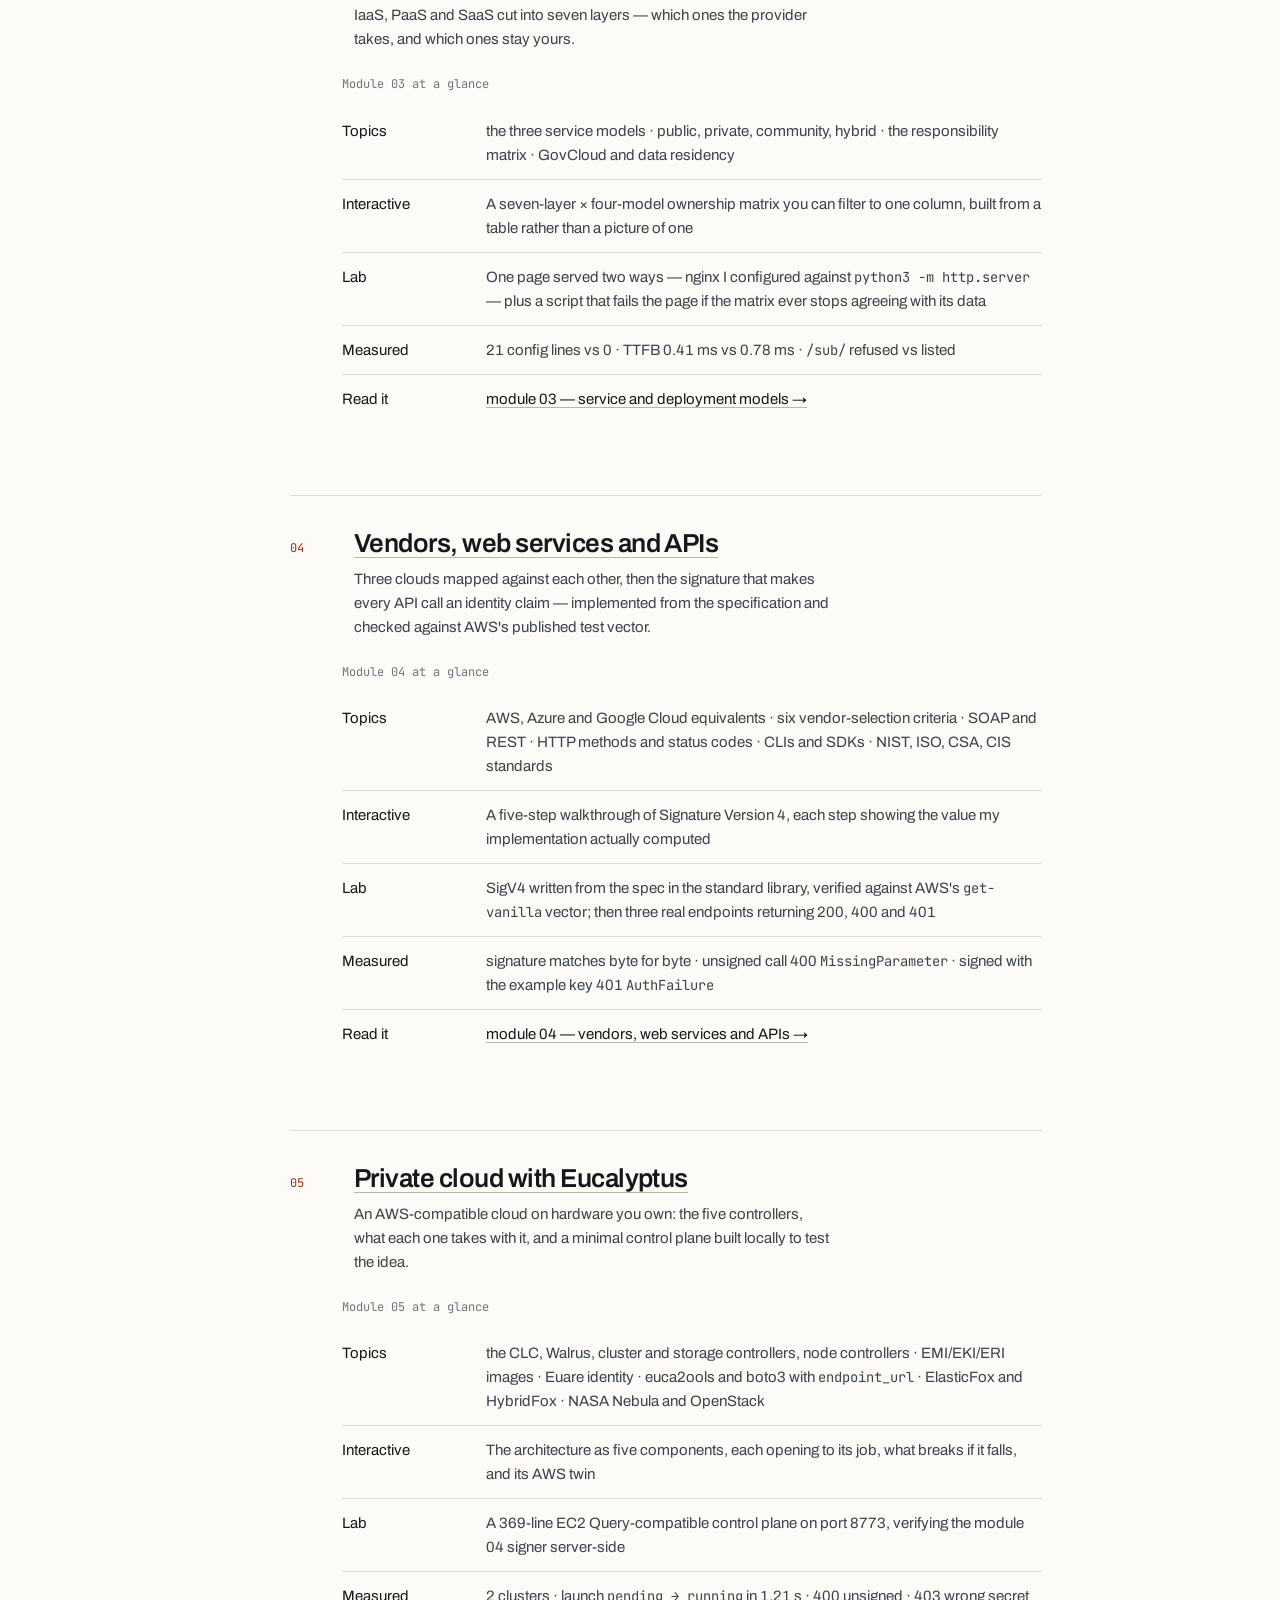
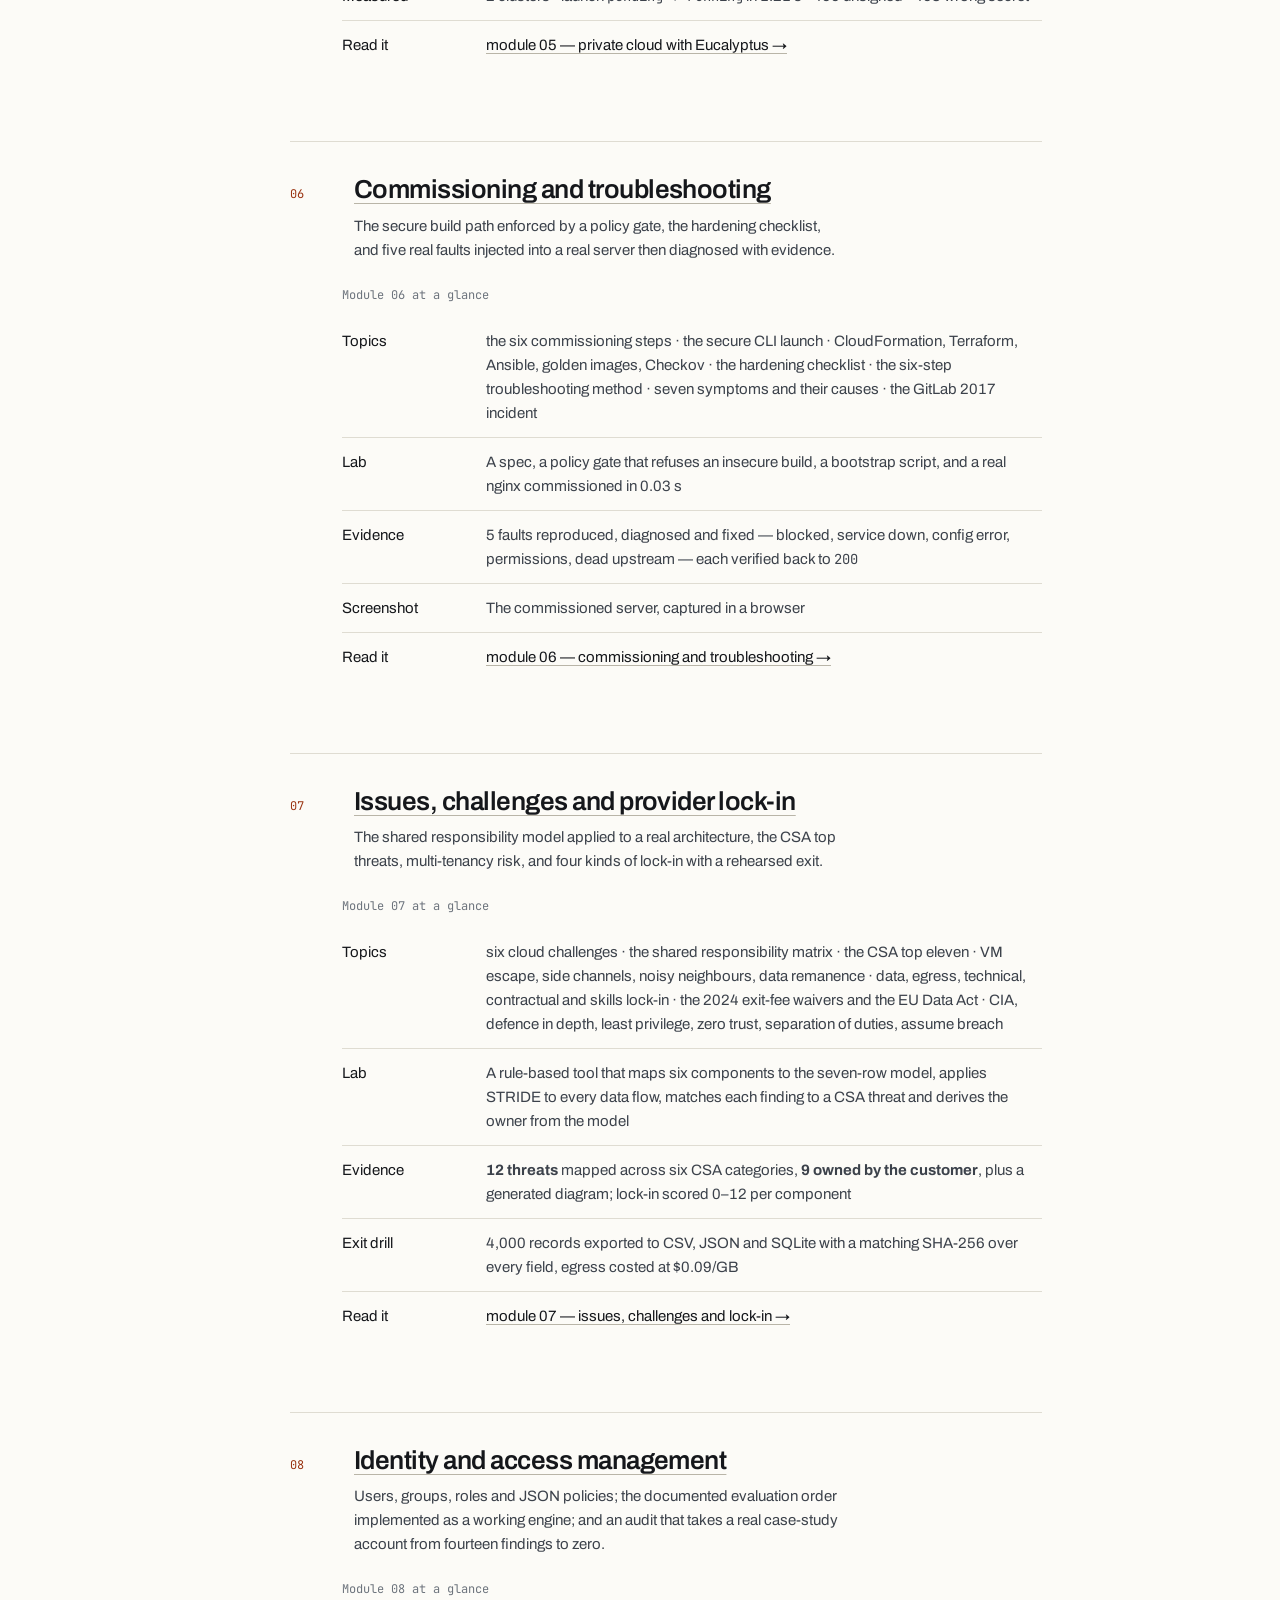
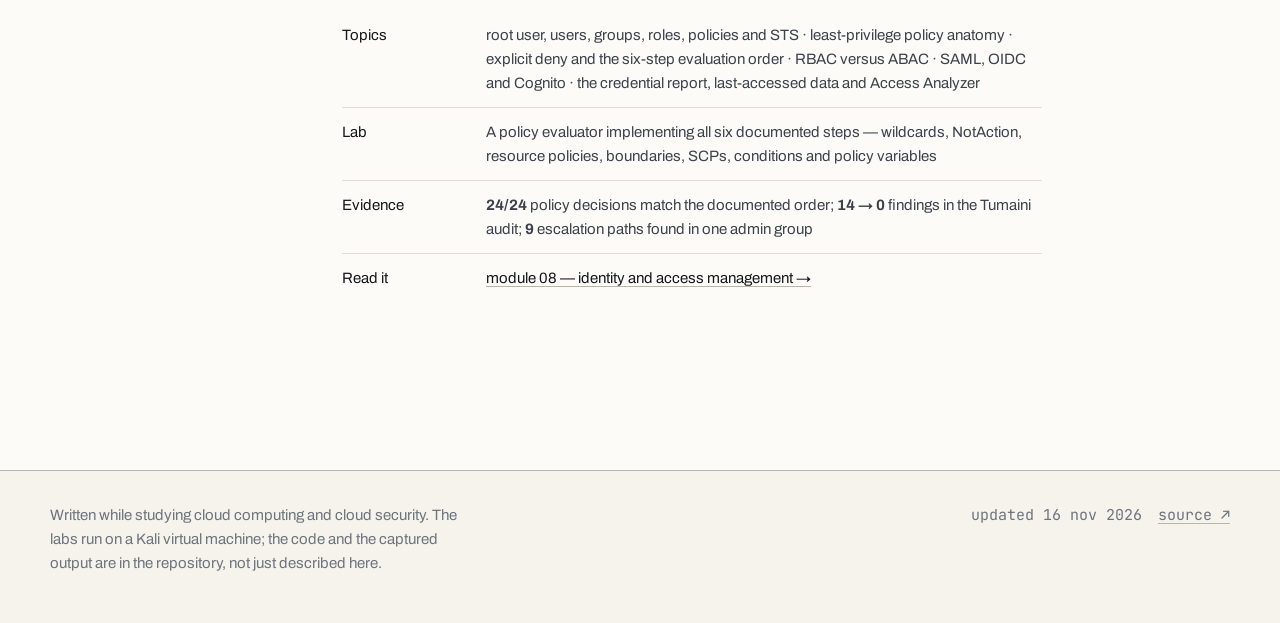
==== commit 420b786d: "Add module 08: the IAM evaluation order, implemented and audited iam_eval.py implements AWS's six do" ====
--- a/index.html
+++ b/index.html
@@ -64,6 +64,7 @@
         <li><a href="#m05"><span>05</span>Private cloud with Eucalyptus</a></li>
         <li><a href="#m06"><span>06</span>Commissioning and troubleshooting</a></li>
         <li><a href="#m07"><span>07</span>Issues, challenges and lock-in</a></li>
+        <li><a href="#m08"><span>08</span>Identity and access management</a></li>
       </ol>
     </aside>
 
@@ -327,6 +328,41 @@
                 <tr>
                   <td>Read it</td>
                   <td><a href="module-07/index.html">module 07 — issues, challenges and lock-in →</a></td>
+                </tr>
+              </tbody>
+            </table>
+          </div>
+        </div>
+      </section>
+
+      <section class="sec" id="m08" aria-labelledby="m08-h">
+        <header class="sec-head">
+          <p class="sec-idx">08</p>
+          <div>
+            <h2 id="m08-h"><a href="module-08/index.html">Identity and access management</a></h2>
+            <p>Users, groups, roles and JSON policies; the documented evaluation order implemented as a working engine; and an audit that takes a real case-study account from fourteen findings to zero.</p>
+          </div>
+        </header>
+        <div class="sec-body">
+          <div class="tbl-wrap">
+            <table class="tbl">
+              <caption>Module 08 at a glance</caption>
+              <tbody>
+                <tr>
+                  <td style="width:9rem">Topics</td>
+                  <td>root user, users, groups, roles, policies and STS · least-privilege policy anatomy · explicit deny and the six-step evaluation order · RBAC versus ABAC · SAML, OIDC and Cognito · the credential report, last-accessed data and Access Analyzer</td>
+                </tr>
+                <tr>
+                  <td>Lab</td>
+                  <td>A policy evaluator implementing all six documented steps — wildcards, NotAction, resource policies, boundaries, SCPs, conditions and policy variables</td>
+                </tr>
+                <tr>
+                  <td>Evidence</td>
+                  <td><b>24/24</b> policy decisions match the documented order; <b>14 → 0</b> findings in the Tumaini audit; <b>9</b> escalation paths found in one admin group</td>
+                </tr>
+                <tr>
+                  <td>Read it</td>
+                  <td><a href="module-08/index.html">module 08 — identity and access management →</a></td>
                 </tr>
               </tbody>
             </table>
